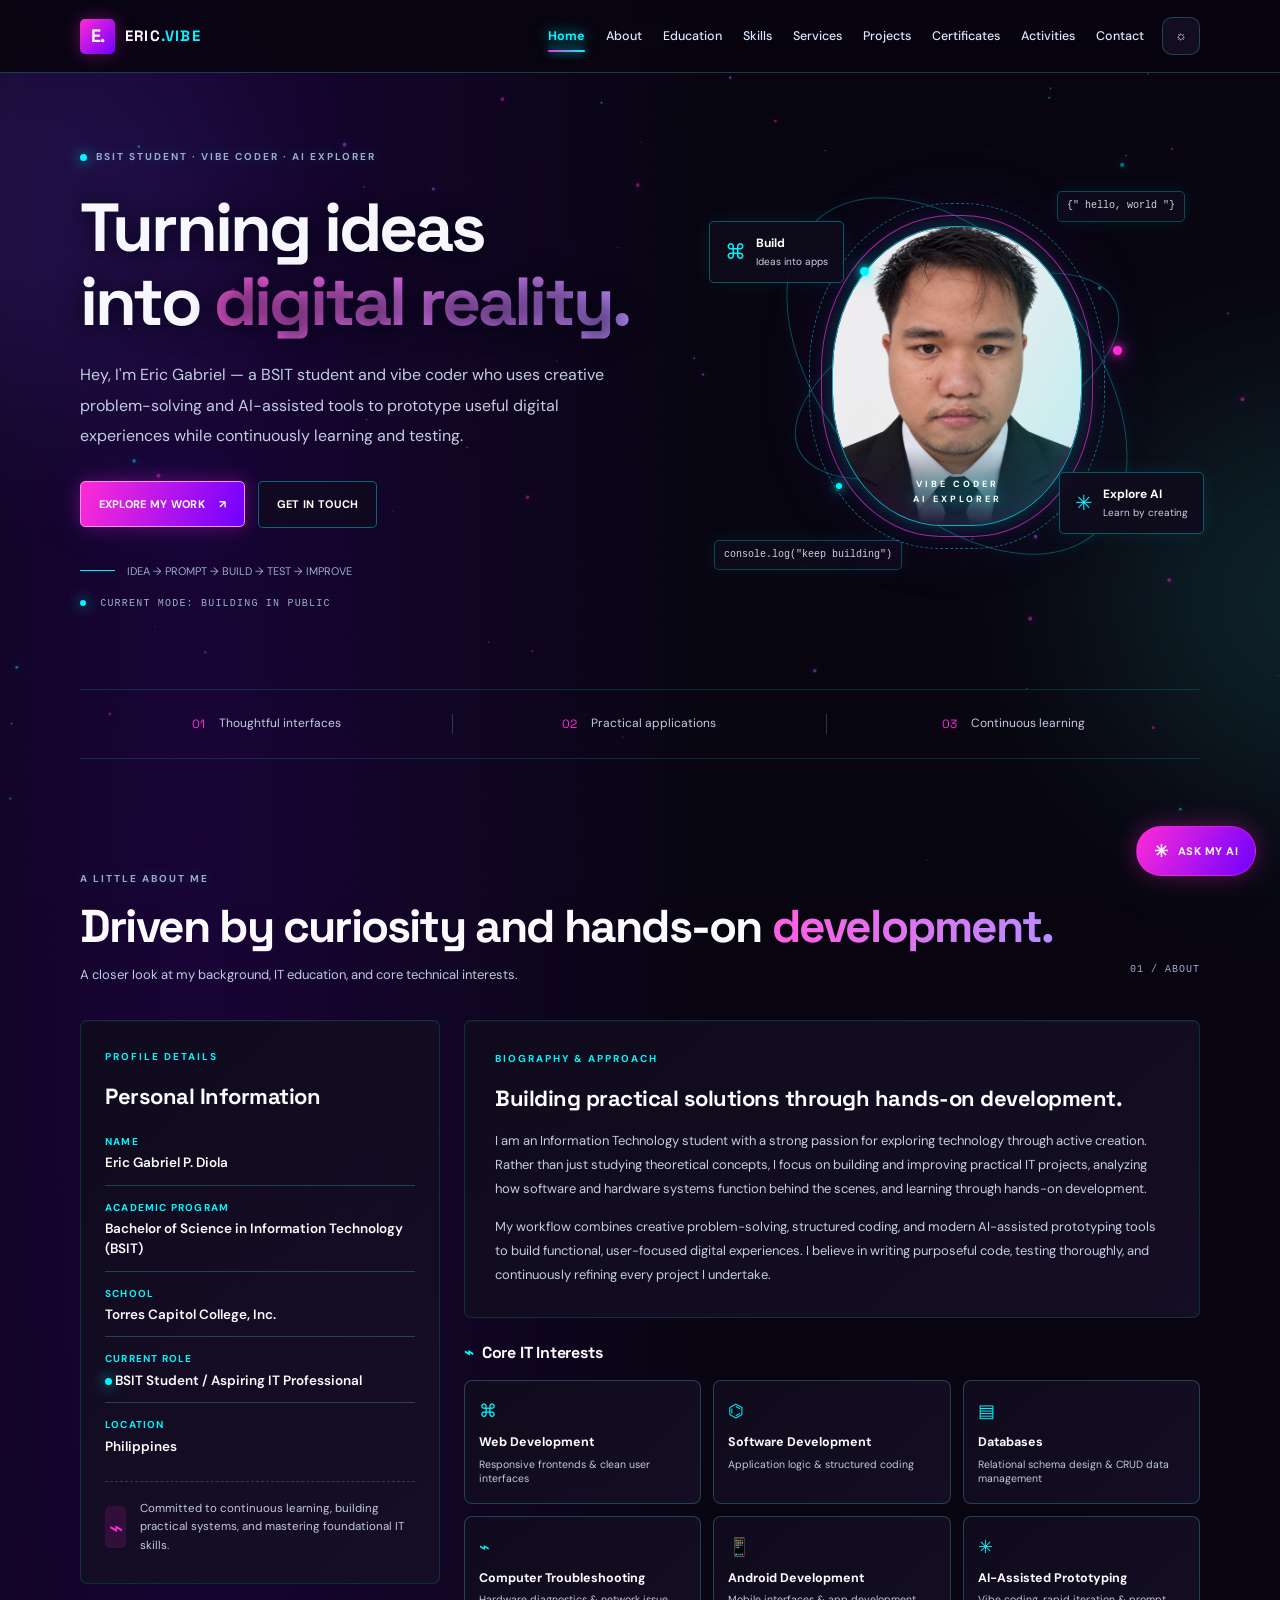
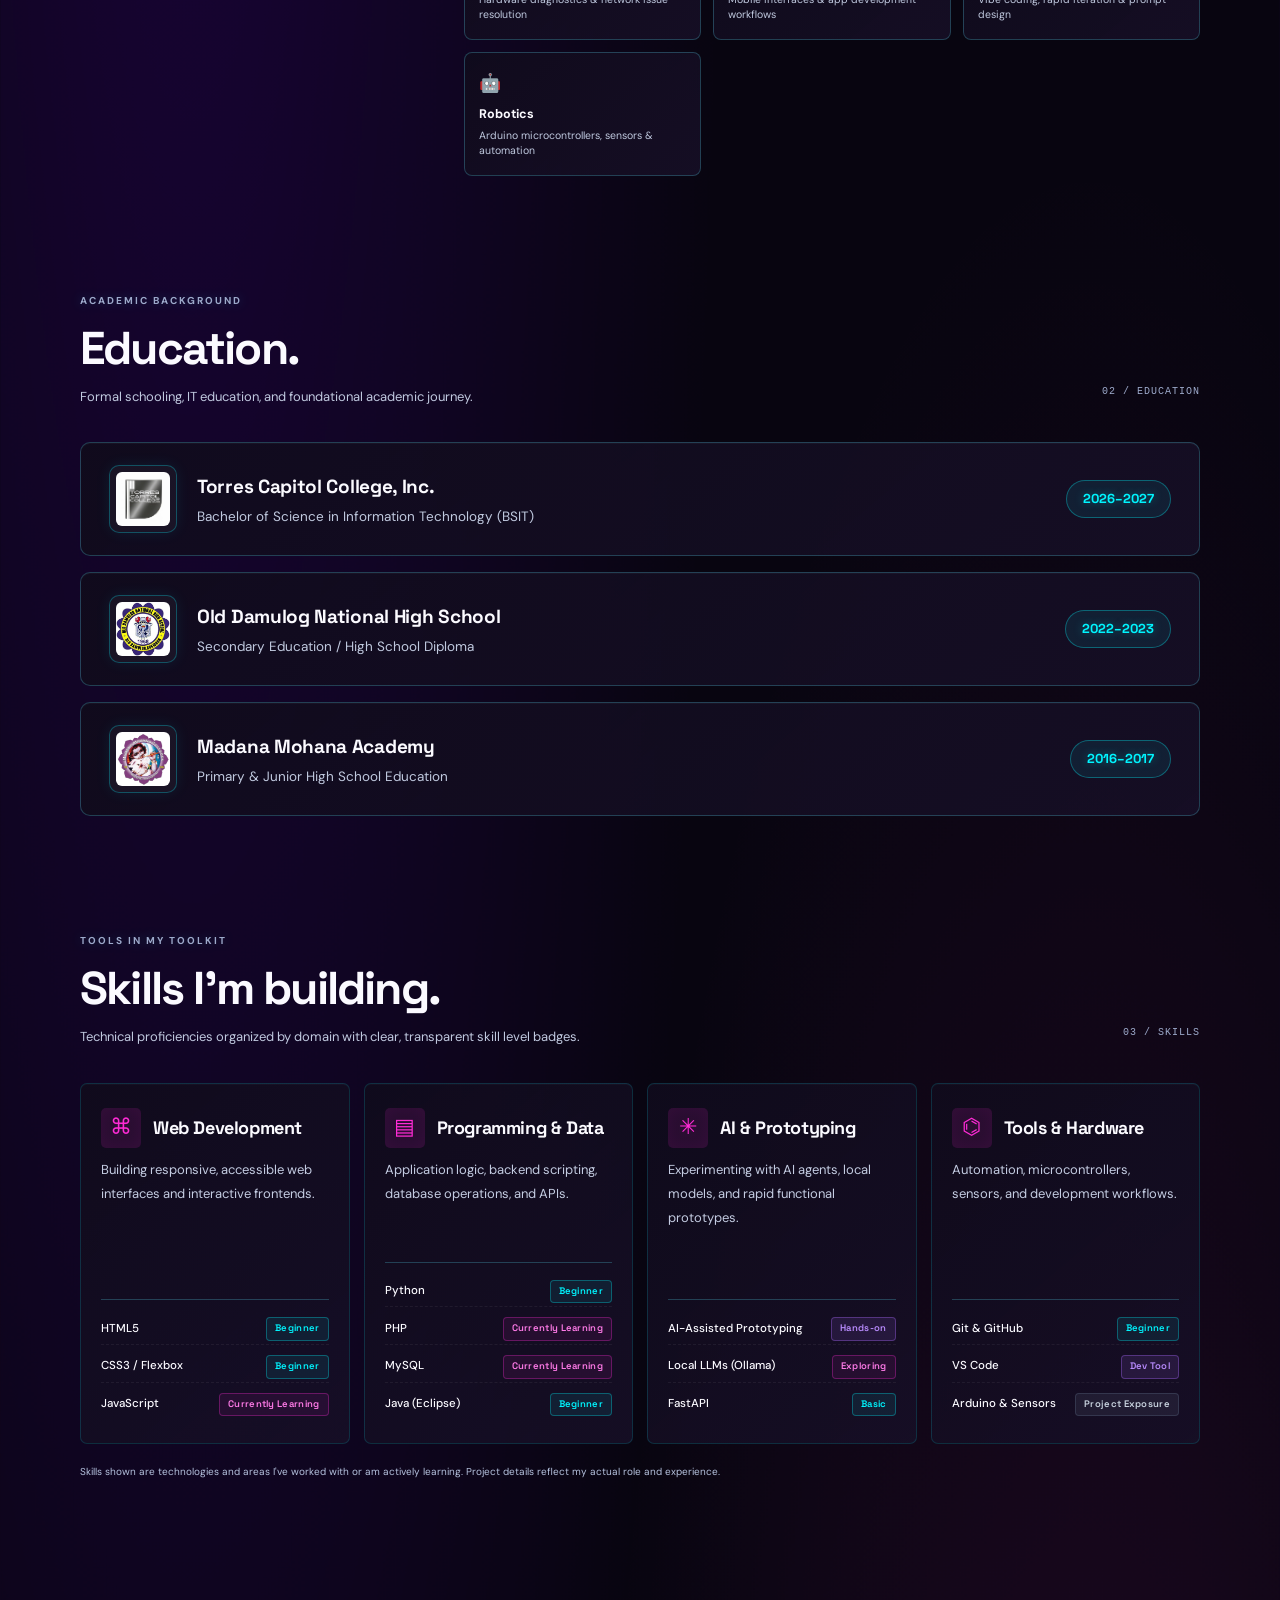
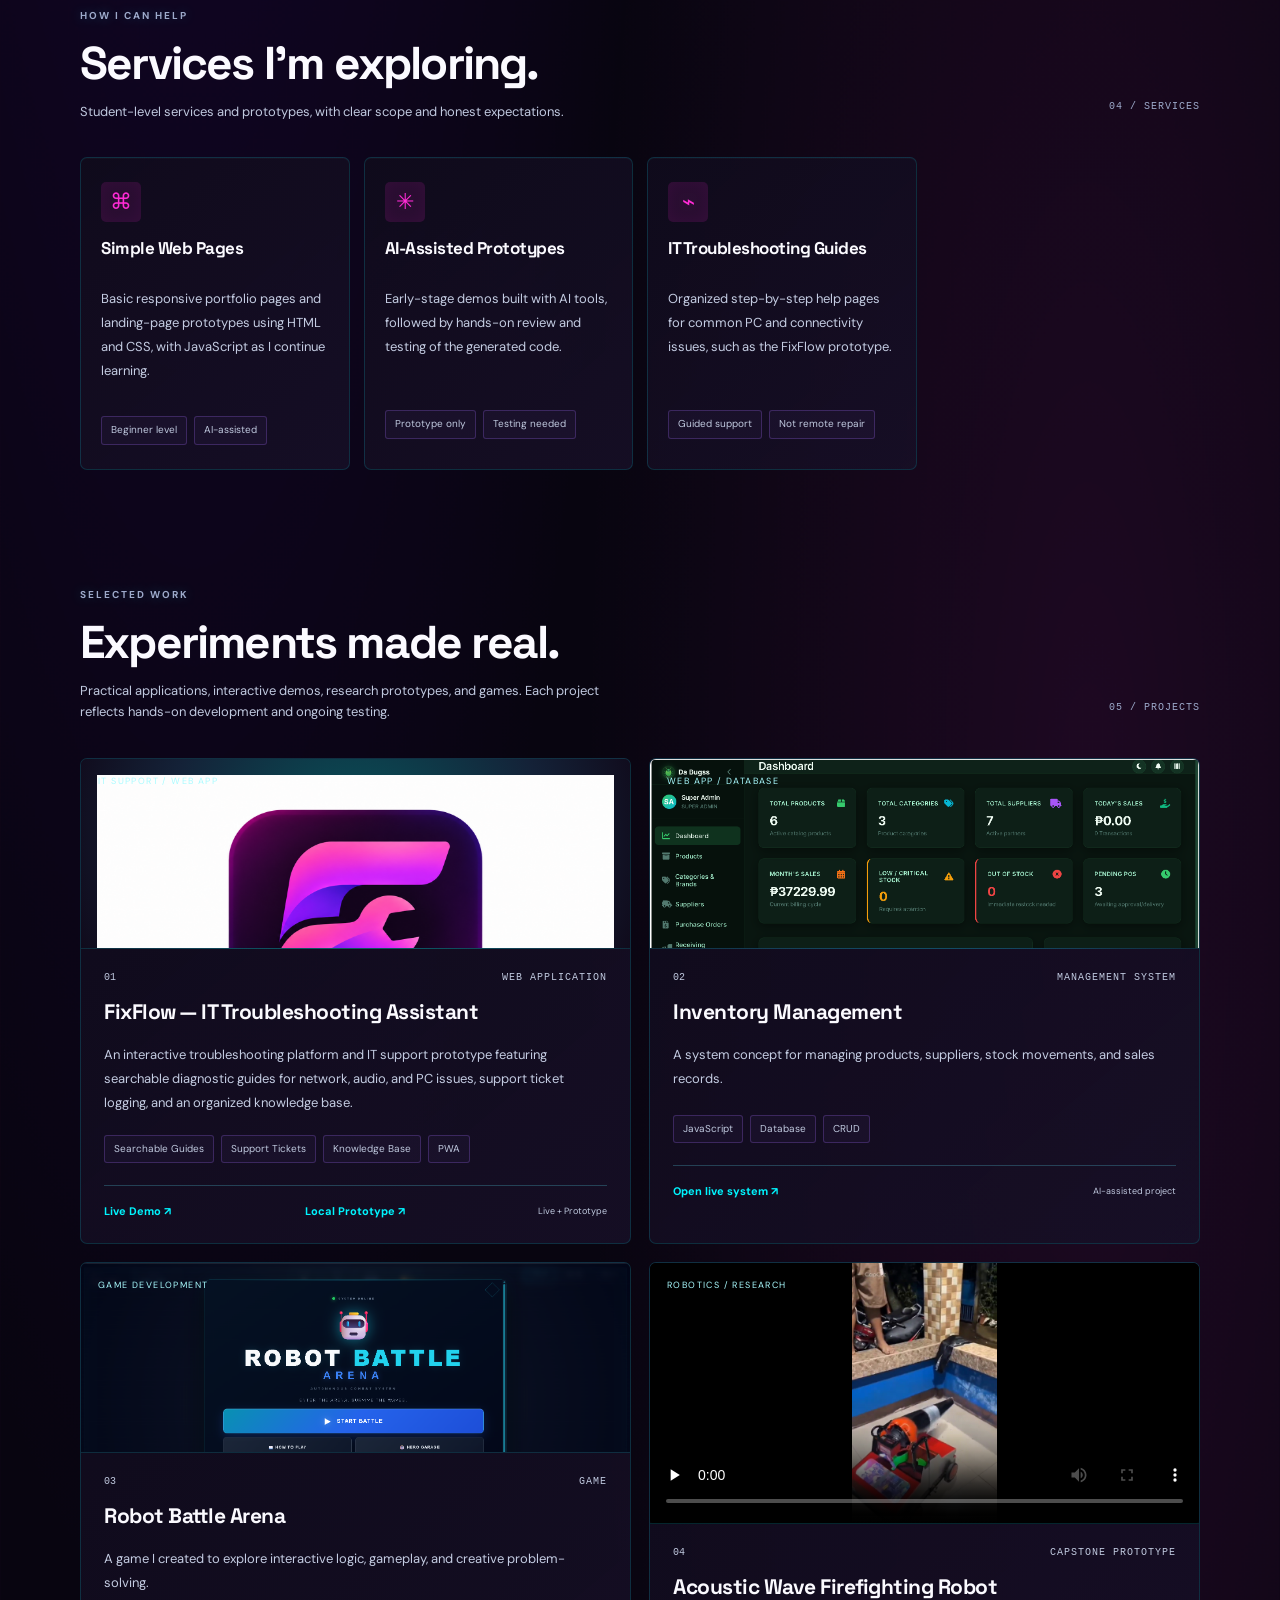
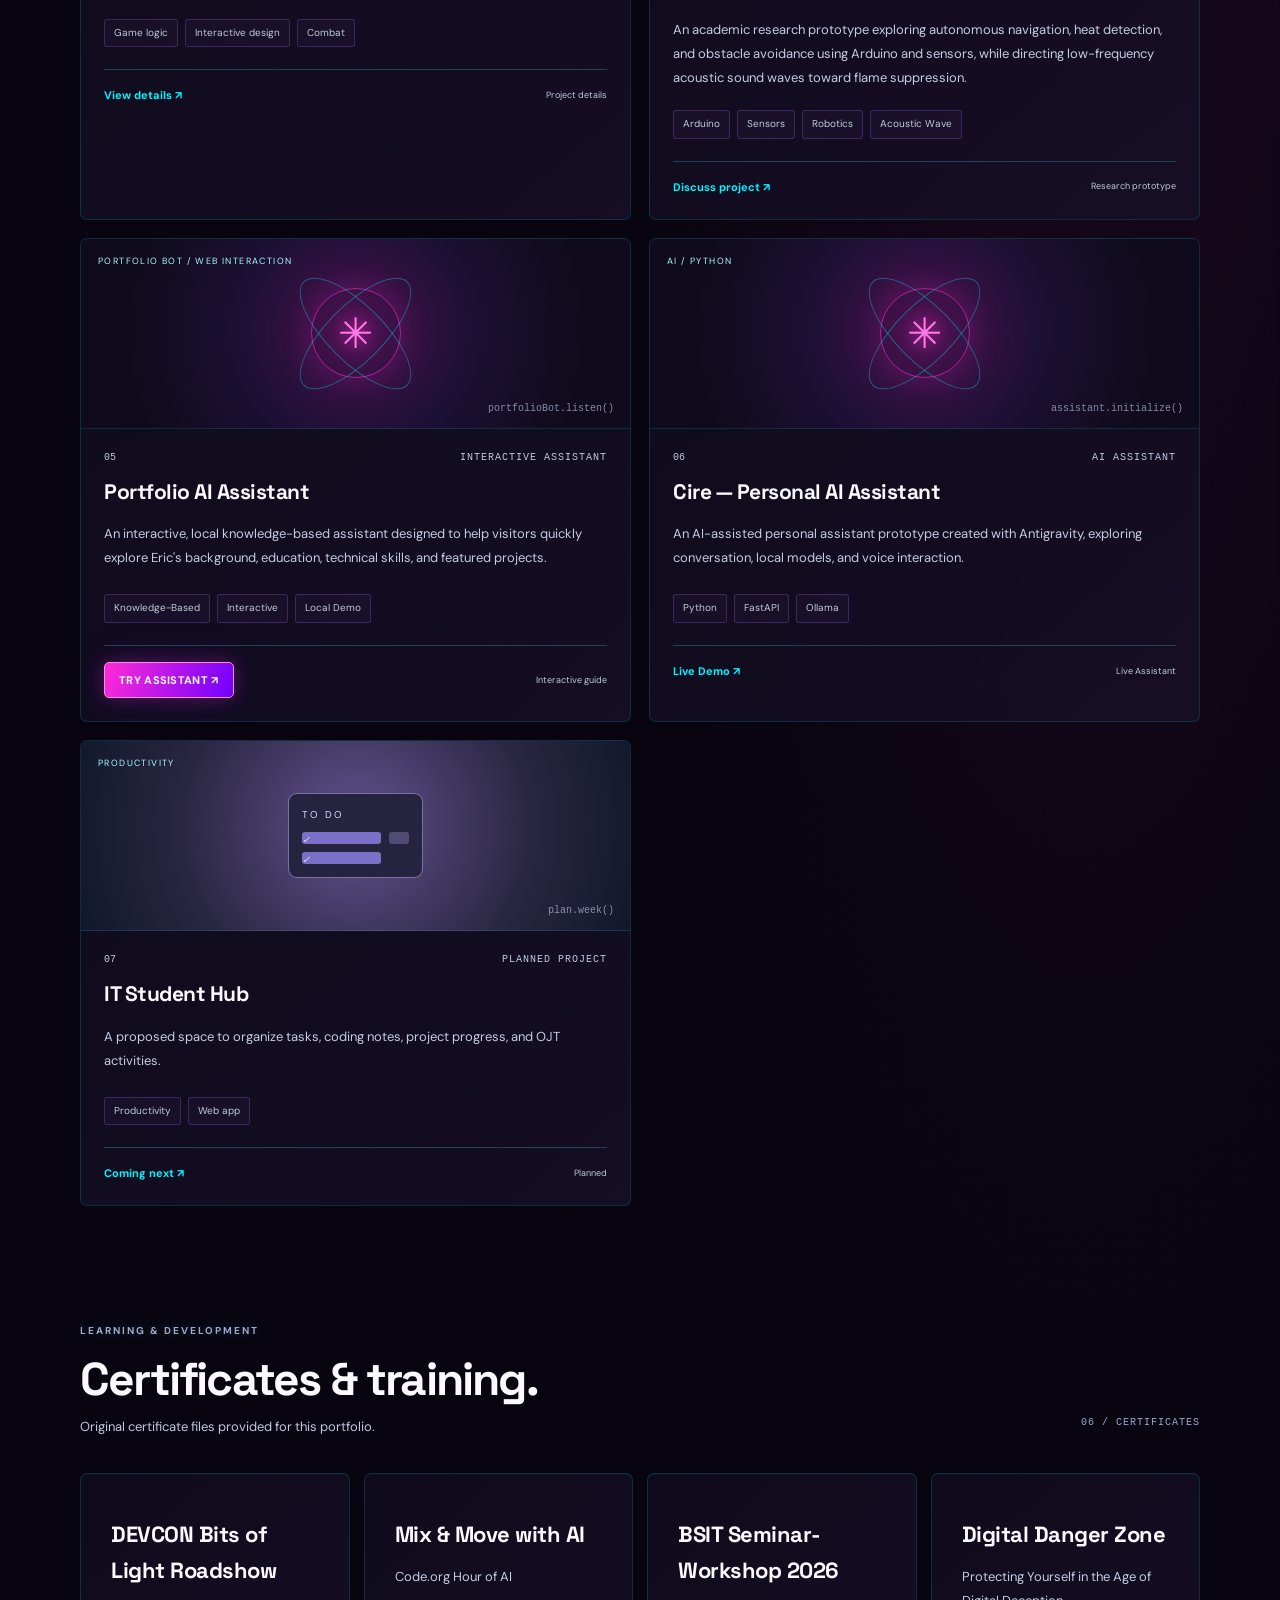
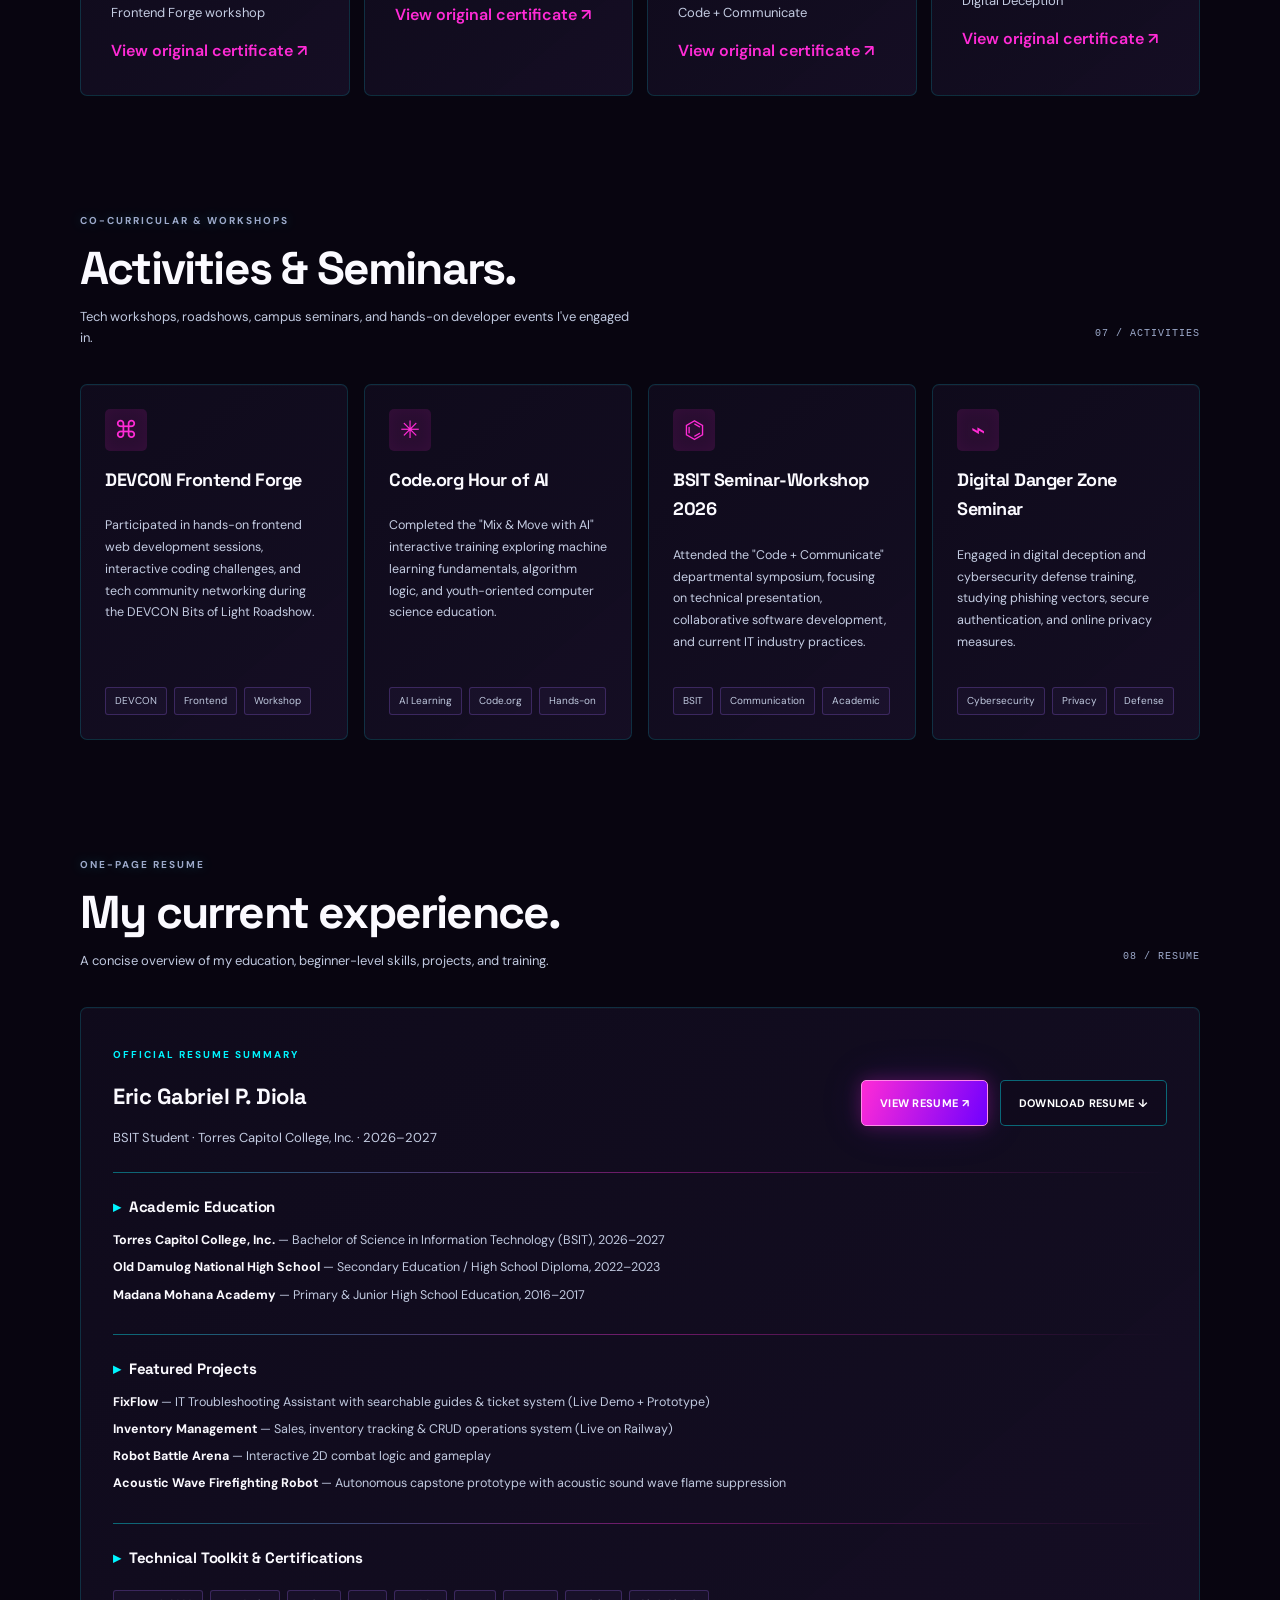
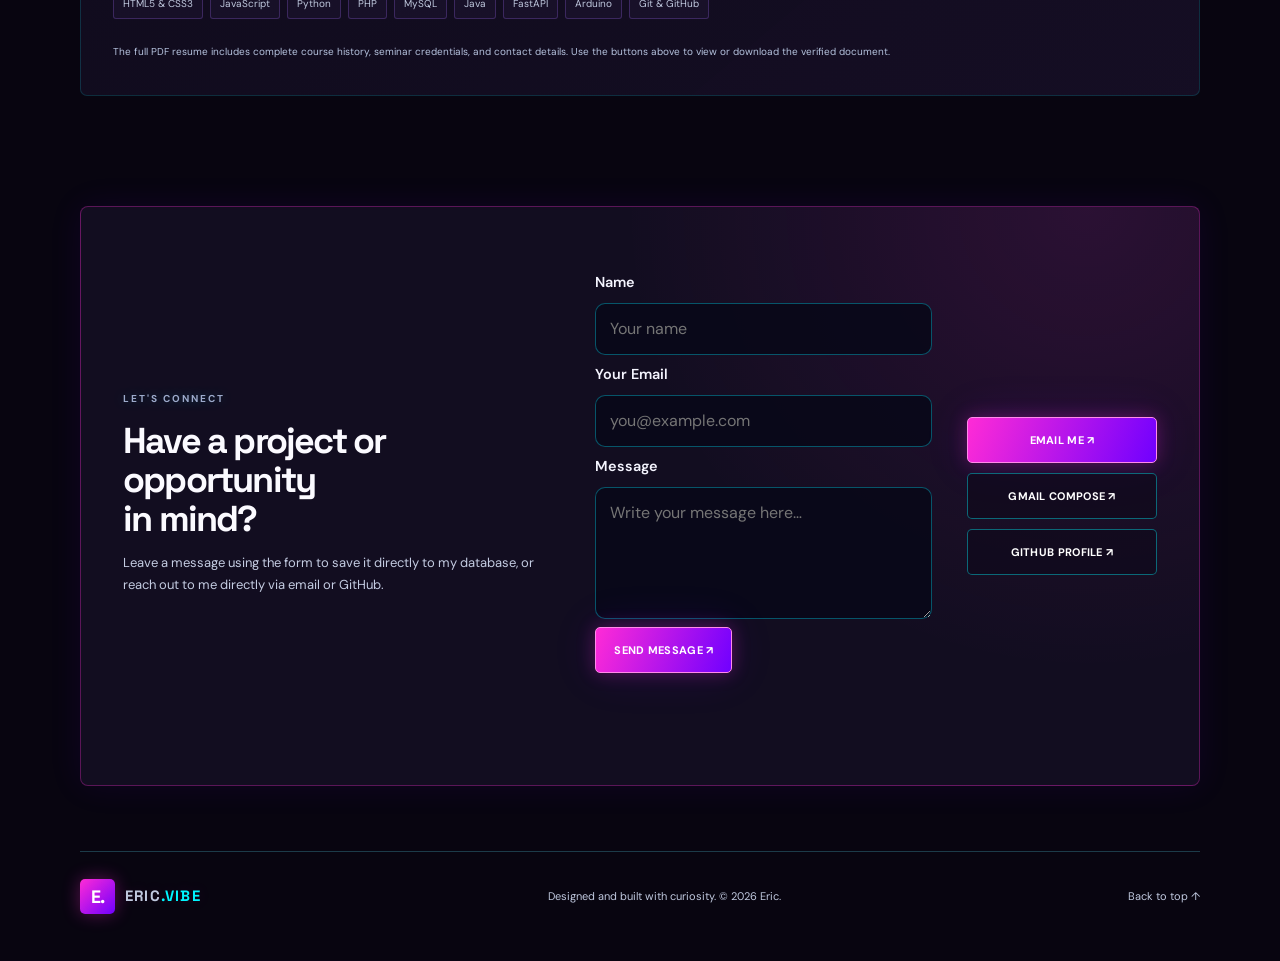
==== index.html @ 93d30a4b "Prepare Vibe Coder Portfolio for deployment" ====
<!doctype html>
<html lang="en">
<head>
  <meta charset="utf-8">
  <meta name="viewport" content="width=device-width, initial-scale=1">
  <meta name="theme-color" content="#080510">
  <meta name="color-scheme" content="dark">
  <meta name="description" content="Eric's developer portfolio — web development, AI, game development, robotics, and IT projects.">
  <title>Eric Gabriel P. Diola | Vibe Coder</title>
  <link rel="preconnect" href="https://fonts.googleapis.com">
  <link rel="preconnect" href="https://fonts.gstatic.com" crossorigin>
  <link href="https://fonts.googleapis.com/css2?family=DM+Sans:wght@400;500;600;700&family=Space+Grotesk:wght@400;500;600;700&display=swap" rel="stylesheet">
  <link rel="stylesheet" href="css/style.css">
</head>
<body class="cyberpunk-theme">
  <canvas id="particleCanvas" class="particle-canvas" aria-hidden="true"></canvas>
  <div class="scanline-overlay" aria-hidden="true"></div>
  <div class="site-glow glow-one"></div><div class="site-glow glow-two"></div>
  <header class="site-header" id="siteHeader">
    <div class="topbar">
      <a class="brand" href="#home" aria-label="Eric home"><span class="brand-mark">E.</span><span>ERIC<span class="brand-muted">.VIBE</span></span></a>
      <button class="menu-toggle" id="menuToggle" aria-label="Toggle navigation" aria-expanded="false">☰</button>
      <nav id="mainNav" aria-label="Main navigation">
        <a href="#home">Home</a>
        <a href="#about">About</a>
        <a href="#education">Education</a>
        <a href="#skills">Skills</a>
        <a href="#services">Services</a>
        <a href="#projects">Projects</a>
        <a href="#certificates">Certificates</a>
        <a href="#activities">Activities</a>
        <a href="#contact">Contact</a>
        <button class="theme-toggle" id="themeToggle" aria-label="Toggle light and dark theme">☼</button>
      </nav>
    </div>
  </header>

  <main>
    <section class="hero section-wrap" id="home">
      <div class="hero-copy">
        <div class="eyebrow"><span class="status-dot"></span> BSIT STUDENT · VIBE CODER · AI EXPLORER</div>
        <h1>Turning ideas<br>into <span class="gradient-text">digital reality.</span></h1>
        <p class="hero-lead">Hey, I'm Eric Gabriel — a BSIT student and vibe coder who uses creative problem-solving and AI-assisted tools to prototype useful digital experiences while continuously learning and testing.</p>
        <div class="hero-actions">
          <a class="button button-primary" href="#projects">Explore my work <span>↗</span></a>
          <a class="button button-ghost" href="#contact">Get in touch</a>
        </div>
        <div class="hero-footnote"><span class="line"></span> IDEA → PROMPT → BUILD → TEST → IMPROVE</div>
        <p class="hero-note"><span class="live-pulse"></span> CURRENT MODE: BUILDING IN PUBLIC</p>
      </div>
      <div class="hero-visual" aria-label="Decorative developer illustration">
        <div class="orbit orbit-a"></div><div class="orbit orbit-b"></div>
        <div class="profile-orb">
          <div class="orb-energy" aria-hidden="true"></div>
          <img class="profile-photo" src="assets/profile-photo.png" alt="Formal profile portrait of Eric Gabriel P. Diola">
          <span class="orb-caption">VIBE CODER<br>AI EXPLORER</span>
        </div>
        <span class="orbit-particle particle-one" aria-hidden="true"></span>
        <span class="orbit-particle particle-two" aria-hidden="true"></span>
        <span class="orbit-particle particle-three" aria-hidden="true"></span>
        <div class="float-card float-code"><span class="float-icon">⌘</span><div><strong>Build</strong><small>Ideas into apps</small></div></div>
        <div class="float-card float-ai"><span class="float-icon">✳</span><div><strong>Explore AI</strong><small>Learn by creating</small></div></div>
        <div class="visual-tag tag-top">{" hello, world "}</div><div class="visual-tag tag-bottom">console.log("keep building")</div>
      </div>
    </section>

    <section class="section-wrap intro-strip">
      <div><span class="strip-number">01</span><p>Thoughtful interfaces</p></div>
      <div><span class="strip-number">02</span><p>Practical applications</p></div>
      <div><span class="strip-number">03</span><p>Continuous learning</p></div>
    </section>

    <section class="section-wrap content-section" id="about">
      <div class="section-heading">
        <div>
          <span class="eyebrow">A LITTLE ABOUT ME</span>
          <h2>Driven by curiosity and hands-on <span class="gradient-text">development.</span></h2>
          <p class="section-description">A closer look at my background, IT education, and core technical interests.</p>
        </div>
        <span class="section-index">01 / ABOUT</span>
      </div>

      <div class="about-grid about-two-col">
        <!-- Left Column: Personal Information Card -->
        <article class="about-card personal-info-card">
          <div class="card-kicker">PROFILE DETAILS</div>
          <h3>Personal Information</h3>
          <div class="personal-info-list">
            <div class="info-row">
              <span class="info-label">Name</span>
              <span class="info-value">Eric Gabriel P. Diola</span>
            </div>
            <div class="info-row">
              <span class="info-label">Academic Program</span>
              <span class="info-value">Bachelor of Science in Information Technology (BSIT)</span>
            </div>
            <div class="info-row">
              <span class="info-label">School</span>
              <span class="info-value">Torres Capitol College, Inc.</span>
            </div>
            <div class="info-row">
              <span class="info-label">Current Role</span>
              <span class="info-value"><span class="status-dot"></span> BSIT Student / Aspiring IT Professional</span>
            </div>
            <div class="info-row">
              <span class="info-label">Location</span>
              <span class="info-value">Philippines</span>
            </div>
          </div>
          <div class="personal-info-tagline">
            <div class="mini-icon">⌁</div>
            <p>Committed to continuous learning, building practical systems, and mastering foundational IT skills.</p>
          </div>
        </article>

        <!-- Right Column: Personal Introduction & Core IT Interests -->
        <div class="about-right-col">
          <article class="about-card intro-card">
            <div class="card-kicker">BIOGRAPHY & APPROACH</div>
            <h3>Building practical solutions through hands-on development.</h3>
            <p>I am an Information Technology student with a strong passion for exploring technology through active creation. Rather than just studying theoretical concepts, I focus on building and improving practical IT projects, analyzing how software and hardware systems function behind the scenes, and learning through hands-on development.</p>
            <p>My workflow combines creative problem-solving, structured coding, and modern AI-assisted prototyping tools to build functional, user-focused digital experiences. I believe in writing purposeful code, testing thoroughly, and continuously refining every project I undertake.</p>
          </article>

          <div class="it-interests-section">
            <h4 class="interests-heading">Core IT Interests</h4>
            <div class="interests-grid">
              <div class="interest-card">
                <span class="interest-icon">⌘</span>
                <strong>Web Development</strong>
                <small>Responsive frontends & clean user interfaces</small>
              </div>
              <div class="interest-card">
                <span class="interest-icon">⌬</span>
                <strong>Software Development</strong>
                <small>Application logic & structured coding</small>
              </div>
              <div class="interest-card">
                <span class="interest-icon">▤</span>
                <strong>Databases</strong>
                <small>Relational schema design & CRUD data management</small>
              </div>
              <div class="interest-card">
                <span class="interest-icon">⌁</span>
                <strong>Computer Troubleshooting</strong>
                <small>Hardware diagnostics & network issue resolution</small>
              </div>
              <div class="interest-card">
                <span class="interest-icon">📱</span>
                <strong>Android Development</strong>
                <small>Mobile interfaces & app development workflows</small>
              </div>
              <div class="interest-card">
                <span class="interest-icon">✳</span>
                <strong>AI-Assisted Prototyping</strong>
                <small>Vibe coding, rapid iteration & prompt design</small>
              </div>
              <div class="interest-card">
                <span class="interest-icon">🤖</span>
                <strong>Robotics</strong>
                <small>Arduino microcontrollers, sensors & automation</small>
              </div>
            </div>
          </div>
        </div>
      </div>
    </section>

    <section class="section-wrap content-section reveal-section" id="education">
      <div class="section-heading">
        <div>
          <span class="eyebrow">ACADEMIC BACKGROUND</span>
          <h2>Education.</h2>
          <p class="section-description">Formal schooling, IT education, and foundational academic journey.</p>
        </div>
        <span class="section-index">02 / EDUCATION</span>
      </div>
      <div class="education-list">
        <article class="education-card">
          <div class="education-main">
            <div class="education-logo-container">
              <img src="assets/education/torres-capitol-college.jpg" alt="Torres Capitol College, Inc. logo" class="education-logo" loading="lazy">
            </div>
            <div class="education-details">
              <h3 class="education-school">Torres Capitol College, Inc.</h3>
              <p class="education-degree">Bachelor of Science in Information Technology (BSIT)</p>
            </div>
          </div>
          <div class="education-period">
            <span class="education-year">2026–2027</span>
          </div>
        </article>

        <article class="education-card">
          <div class="education-main">
            <div class="education-logo-container">
              <img src="assets/education/old-damulog-national-high-school.png" alt="Old Damulog National High School logo" class="education-logo" loading="lazy">
            </div>
            <div class="education-details">
              <h3 class="education-school">Old Damulog National High School</h3>
              <p class="education-degree">Secondary Education / High School Diploma</p>
            </div>
          </div>
          <div class="education-period">
            <span class="education-year">2022–2023</span>
          </div>
        </article>

        <article class="education-card">
          <div class="education-main">
            <div class="education-logo-container">
              <img src="assets/education/madana-mohana-academy.png" alt="Madana Mohana Academy logo" class="education-logo" loading="lazy">
            </div>
            <div class="education-details">
              <h3 class="education-school">Madana Mohana Academy</h3>
              <p class="education-degree">Primary & Junior High School Education</p>
            </div>
          </div>
          <div class="education-period">
            <span class="education-year">2016–2017</span>
          </div>
        </article>
      </div>
    </section>

    <section class="section-wrap content-section" id="skills">
      <div class="section-heading">
        <div>
          <span class="eyebrow">TOOLS IN MY TOOLKIT</span>
          <h2>Skills I'm building.</h2>
          <p class="section-description">Technical proficiencies organized by domain with clear, transparent skill level badges.</p>
        </div>
        <span class="section-index">03 / SKILLS</span>
      </div>
      <div class="skills-grid">
        <article class="skill-card">
          <div class="skill-header">
            <span class="skill-symbol">⌘</span>
            <h3>Web Development</h3>
          </div>
          <p class="skill-summary">Building responsive, accessible web interfaces and interactive frontends.</p>
          <div class="skill-rows">
            <div class="skill-row"><span class="skill-name">HTML5</span><span class="skill-badge badge-beginner">Beginner</span></div>
            <div class="skill-row"><span class="skill-name">CSS3 / Flexbox</span><span class="skill-badge badge-beginner">Beginner</span></div>
            <div class="skill-row"><span class="skill-name">JavaScript</span><span class="skill-badge badge-learning">Currently Learning</span></div>
          </div>
        </article>

        <article class="skill-card">
          <div class="skill-header">
            <span class="skill-symbol">▤</span>
            <h3>Programming & Data</h3>
          </div>
          <p class="skill-summary">Application logic, backend scripting, database operations, and APIs.</p>
          <div class="skill-rows">
            <div class="skill-row"><span class="skill-name">Python</span><span class="skill-badge badge-beginner">Beginner</span></div>
            <div class="skill-row"><span class="skill-name">PHP</span><span class="skill-badge badge-learning">Currently Learning</span></div>
            <div class="skill-row"><span class="skill-name">MySQL</span><span class="skill-badge badge-learning">Currently Learning</span></div>
            <div class="skill-row"><span class="skill-name">Java (Eclipse)</span><span class="skill-badge badge-beginner">Beginner</span></div>
          </div>
        </article>

        <article class="skill-card">
          <div class="skill-header">
            <span class="skill-symbol">✳</span>
            <h3>AI & Prototyping</h3>
          </div>
          <p class="skill-summary">Experimenting with AI agents, local models, and rapid functional prototypes.</p>
          <div class="skill-rows">
            <div class="skill-row"><span class="skill-name">AI-Assisted Prototyping</span><span class="skill-badge badge-active">Hands-on</span></div>
            <div class="skill-row"><span class="skill-name">Local LLMs (Ollama)</span><span class="skill-badge badge-learning">Exploring</span></div>
            <div class="skill-row"><span class="skill-name">FastAPI</span><span class="skill-badge badge-beginner">Basic</span></div>
          </div>
        </article>

        <article class="skill-card">
          <div class="skill-header">
            <span class="skill-symbol">⌬</span>
            <h3>Tools & Hardware</h3>
          </div>
          <p class="skill-summary">Automation, microcontrollers, sensors, and development workflows.</p>
          <div class="skill-rows">
            <div class="skill-row"><span class="skill-name">Git & GitHub</span><span class="skill-badge badge-beginner">Beginner</span></div>
            <div class="skill-row"><span class="skill-name">VS Code</span><span class="skill-badge badge-active">Dev Tool</span></div>
            <div class="skill-row"><span class="skill-name">Arduino & Sensors</span><span class="skill-badge badge-project">Project Exposure</span></div>
          </div>
        </article>
      </div>
      <p class="small-note">Skills shown are technologies and areas I've worked with or am actively learning. Project details reflect my actual role and experience.</p>
    </section>

    <section class="section-wrap content-section reveal-section" id="services">
      <div class="section-heading"><div><span class="eyebrow">HOW I CAN HELP</span><h2>Services I'm exploring.</h2><p class="section-description">Student-level services and prototypes, with clear scope and honest expectations.</p></div><span class="section-index">04 / SERVICES</span></div>
      <div class="skills-grid services-grid">
        <article class="skill-card"><span class="skill-symbol">⌘</span><h3>Simple Web Pages</h3><p>Basic responsive portfolio pages and landing-page prototypes using HTML and CSS, with JavaScript as I continue learning.</p><div class="chip-row"><span>Beginner level</span><span>AI-assisted</span></div></article>
        <article class="skill-card"><span class="skill-symbol">✳</span><h3>AI-Assisted Prototypes</h3><p>Early-stage demos built with AI tools, followed by hands-on review and testing of the generated code.</p><div class="chip-row"><span>Prototype only</span><span>Testing needed</span></div></article>
        <article class="skill-card"><span class="skill-symbol">⌁</span><h3>IT Troubleshooting Guides</h3><p>Organized step-by-step help pages for common PC and connectivity issues, such as the FixFlow prototype.</p><div class="chip-row"><span>Guided support</span><span>Not remote repair</span></div></article>
      </div>
    </section>

    <section class="section-wrap content-section" id="projects">
      <div class="section-heading"><div><span class="eyebrow">SELECTED WORK</span><h2>Experiments made real.</h2><p class="section-description">Practical applications, interactive demos, research prototypes, and games. Each project reflects hands-on development and ongoing testing.</p></div><span class="section-index">05 / PROJECTS</span></div>
      <div class="project-grid">
        <article class="project-card">
          <div class="project-art art-troubleshoot">
            <img src="assets/projects/fix-flow-logo.png" alt="FixFlow logo" loading="lazy" style="width:100%;height:100%;object-fit:contain;padding:16px;">
            <span class="art-label">IT SUPPORT / WEB APP</span>
          </div>
          <div class="project-body">
            <div class="project-meta"><span>01</span><span class="project-type">WEB APPLICATION</span></div>
            <h3>FixFlow — IT Troubleshooting Assistant</h3>
            <p>An interactive troubleshooting platform and IT support prototype featuring searchable diagnostic guides for network, audio, and PC issues, support ticket logging, and an organized knowledge base.</p>
            <div class="chip-row"><span>Searchable Guides</span><span>Support Tickets</span><span>Knowledge Base</span><span>PWA</span></div>
            <div class="project-links">
              <a href="https://fixflow-web-opnb.onrender.com/" target="_blank" rel="noopener noreferrer">Live Demo ↗</a>
              <a href="projects/fixflow/index.html">Local Prototype ↗</a>
              <span class="status-label">Live + Prototype</span>
            </div>
          </div>
        </article>

        <article class="project-card">
          <div class="project-art art-inventory">
            <img src="assets/projects/inventory-dashboard.png" alt="Screenshot of the inventory management system dashboard" loading="lazy" style="width:100%;height:100%;object-fit:cover;object-position:top;">
            <span class="art-label">WEB APP / DATABASE</span>
          </div>
          <div class="project-body">
            <div class="project-meta"><span>02</span><span class="project-type">MANAGEMENT SYSTEM</span></div>
            <h3>Inventory Management</h3>
            <p>A system concept for managing products, suppliers, stock movements, and sales records.</p>
            <div class="chip-row"><span>JavaScript</span><span>Database</span><span>CRUD</span></div>
            <div class="project-links">
              <a href="https://inventory-management-system-production-7080.up.railway.app/" target="_blank" rel="noopener noreferrer">Open live system ↗</a>
              <span class="status-label">AI-assisted project</span>
            </div>
          </div>
        </article>

        <article class="project-card">
          <div class="project-art art-game">
            <img src="assets/projects/Robot-Battle-Arena.png" alt="Robot Battle Arena game art and thumbnail" loading="lazy" style="width:100%;height:100%;object-fit:cover;object-position:center;">
            <span class="art-label">GAME DEVELOPMENT</span>
          </div>
          <div class="project-body">
            <div class="project-meta"><span>03</span><span class="project-type">GAME</span></div>
            <h3>Robot Battle Arena</h3>
            <p>A game I created to explore interactive logic, gameplay, and creative problem-solving.</p>
            <div class="chip-row"><span>Game logic</span><span>Interactive design</span><span>Combat</span></div>
            <div class="project-links">
              <a href="#contact">View details ↗</a>
              <span class="status-label">Project details</span>
            </div>
          </div>
        </article>

        <article class="project-card project-featured">
          <div class="project-art art-robot" style="height:auto;min-height:220px;padding:0;background:#05030a;">
            <video class="project-video" controls preload="none" poster="assets/projects/acoustic-wave-firefighting-robot-poster.jpg" title="Acoustic Wave Firefighting Robot demonstration video" aria-label="Demonstration video showing the acoustic wave firefighting robot prototype in action" style="width:100%;height:100%;max-height:260px;object-fit:contain;display:block;">
              <source src="assets/projects/acoustic-wave-firefighting-robot.mp4" type="video/mp4">
              Your browser does not support the video tag. You can <a href="assets/projects/acoustic-wave-firefighting-robot.mp4">download the demonstration video</a> directly to watch it.
            </video>
            <span class="art-label" style="pointer-events:none;">ROBOTICS / RESEARCH</span>
          </div>
          <div class="project-body">
            <div class="project-meta"><span>04</span><span class="project-type">CAPSTONE PROTOTYPE</span></div>
            <h3>Acoustic Wave Firefighting Robot</h3>
            <p>An academic research prototype exploring autonomous navigation, heat detection, and obstacle avoidance using Arduino and sensors, while directing low-frequency acoustic sound waves toward flame suppression.</p>
            <div class="chip-row"><span>Arduino</span><span>Sensors</span><span>Robotics</span><span>Acoustic Wave</span></div>
            <div class="project-links">
              <a href="#contact">Discuss project ↗</a>
              <span class="status-label">Research prototype</span>
            </div>
          </div>
        </article>

        <article class="project-card">
          <div class="project-art art-troubleshoot" style="background: radial-gradient(circle at 50% 48%, #4c124f 0, #1c1034 40%, #100b1c 78%);">
            <span class="art-label">PORTFOLIO BOT / WEB INTERACTION</span>
            <div class="ai-orbit"><span>✳</span></div>
            <span class="art-code">portfolioBot.listen()</span>
          </div>
          <div class="project-body">
            <div class="project-meta"><span>05</span><span class="project-type">INTERACTIVE ASSISTANT</span></div>
            <h3>Portfolio AI Assistant</h3>
            <p>An interactive, local knowledge-based assistant designed to help visitors quickly explore Eric's background, education, technical skills, and featured projects.</p>
            <div class="chip-row"><span>Knowledge-Based</span><span>Interactive</span><span>Local Demo</span></div>
            <div class="project-links">
              <button type="button" class="button button-primary" id="tryAssistantBtn" aria-label="Try Portfolio AI Assistant" style="padding: 8px 14px; font-size: 11px; cursor: pointer;">Try Assistant ↗</button>
              <span class="status-label">Interactive guide</span>
            </div>
          </div>
        </article>

        <article class="project-card">
          <div class="project-art art-ai">
            <span class="art-label">AI / PYTHON</span>
            <div class="ai-orbit"><span>✳</span></div>
            <span class="art-code">assistant.initialize()</span>
          </div>
          <div class="project-body">
            <div class="project-meta"><span>06</span><span class="project-type">AI ASSISTANT</span></div>
            <h3>Cire — Personal AI Assistant</h3>
            <p>An AI-assisted personal assistant prototype created with Antigravity, exploring conversation, local models, and voice interaction.</p>
            <div class="chip-row"><span>Python</span><span>FastAPI</span><span>Ollama</span></div>
            <div class="project-links">
              <a href="https://cire-web.onrender.com/" target="_blank" rel="noopener noreferrer">Live Demo ↗</a>
              <span class="status-label">Live Assistant</span>
            </div>
          </div>
        </article>

        <article class="project-card project-coming">
          <div class="project-art art-student">
            <span class="art-label">PRODUCTIVITY</span>
            <div class="planner"><span>TO DO</span><i>✓</i><i></i><i>✓</i></div>
            <span class="art-code">plan.week()</span>
          </div>
          <div class="project-body">
            <div class="project-meta"><span>07</span><span class="project-type">PLANNED PROJECT</span></div>
            <h3>IT Student Hub</h3>
            <p>A proposed space to organize tasks, coding notes, project progress, and OJT activities.</p>
            <div class="chip-row"><span>Productivity</span><span>Web app</span></div>
            <div class="project-links">
              <a href="#contact">Coming next ↗</a>
              <span class="status-label">Planned</span>
            </div>
          </div>
        </article>
      </div>
    </section>

    <section class="section-wrap content-section" id="certificates">
      <div class="section-heading"><div><span class="eyebrow">LEARNING & DEVELOPMENT</span><h2>Certificates & training.</h2><p class="section-description">Original certificate files provided for this portfolio.</p></div><span class="section-index">06 / CERTIFICATES</span></div>
      <div class="skills-grid certificate-grid">
        <article class="about-card"><h3>DEVCON Bits of Light Roadshow</h3><p>Frontend Forge workshop</p><a href="assets/certificates/devcon-bits-of-light.jpg" target="_blank" rel="noopener noreferrer">View original certificate ↗</a></article>
        <article class="about-card"><h3>Mix & Move with AI</h3><p>Code.org Hour of AI</p><a href="assets/certificates/mix-move-with-ai.jpg" target="_blank" rel="noopener noreferrer">View original certificate ↗</a></article>
        <article class="about-card"><h3>BSIT Seminar-Workshop 2026</h3><p>Code + Communicate</p><a href="assets/certificates/bsit-seminar-workshop-2026.pdf" target="_blank" rel="noopener noreferrer">View original certificate ↗</a></article>
        <article class="about-card"><h3>Digital Danger Zone</h3><p>Protecting Yourself in the Age of Digital Deception</p><a href="assets/certificates/digital-danger-zone.pdf" target="_blank" rel="noopener noreferrer">View original certificate ↗</a></article>
      </div>
    </section>

    <section class="section-wrap content-section reveal-section" id="activities">
      <div class="section-heading">
        <div>
          <span class="eyebrow">CO-CURRICULAR & WORKSHOPS</span>
          <h2>Activities & Seminars.</h2>
          <p class="section-description">Tech workshops, roadshows, campus seminars, and hands-on developer events I've engaged in.</p>
        </div>
        <span class="section-index">07 / ACTIVITIES</span>
      </div>
      <div class="skills-grid activities-grid">
        <article class="about-card">
          <div class="mini-icon">⌘</div>
          <h3>DEVCON Frontend Forge</h3>
          <p>Participated in hands-on frontend web development sessions, interactive coding challenges, and tech community networking during the DEVCON Bits of Light Roadshow.</p>
          <div class="about-tags"><span>DEVCON</span><span>Frontend</span><span>Workshop</span></div>
        </article>
        <article class="about-card">
          <div class="mini-icon">✳</div>
          <h3>Code.org Hour of AI</h3>
          <p>Completed the "Mix & Move with AI" interactive training exploring machine learning fundamentals, algorithm logic, and youth-oriented computer science education.</p>
          <div class="about-tags"><span>AI Learning</span><span>Code.org</span><span>Hands-on</span></div>
        </article>
        <article class="about-card">
          <div class="mini-icon">⌬</div>
          <h3>BSIT Seminar-Workshop 2026</h3>
          <p>Attended the "Code + Communicate" departmental symposium, focusing on technical presentation, collaborative software development, and current IT industry practices.</p>
          <div class="about-tags"><span>BSIT</span><span>Communication</span><span>Academic</span></div>
        </article>
        <article class="about-card">
          <div class="mini-icon">⌁</div>
          <h3>Digital Danger Zone Seminar</h3>
          <p>Engaged in digital deception and cybersecurity defense training, studying phishing vectors, secure authentication, and online privacy measures.</p>
          <div class="about-tags"><span>Cybersecurity</span><span>Privacy</span><span>Defense</span></div>
        </article>
      </div>
    </section>

    <section class="section-wrap content-section" id="resume">
      <div class="section-heading">
        <div>
          <span class="eyebrow">ONE-PAGE RESUME</span>
          <h2>My current experience.</h2>
          <p class="section-description">A concise overview of my education, beginner-level skills, projects, and training.</p>
        </div>
        <span class="section-index">08 / RESUME</span>
      </div>
      <div class="about-card resume-card">
        <div class="resume-card-header">
          <div>
            <span class="card-kicker">OFFICIAL RESUME SUMMARY</span>
            <h3>Eric Gabriel P. Diola</h3>
            <p class="resume-subtitle">BSIT Student · Torres Capitol College, Inc. · 2026–2027</p>
          </div>
          <div class="hero-actions resume-actions">
            <a class="button button-primary" href="assets/eric-gabriel-diola-resume.pdf" target="_blank" rel="noopener noreferrer">View Resume ↗</a>
            <a class="button button-ghost" href="assets/eric-gabriel-diola-resume.pdf" download="Eric-Gabriel-Diola-Resume.pdf">Download Resume ↓</a>
          </div>
        </div>

        <hr class="resume-divider" aria-hidden="true">

        <div class="resume-content-groups">
          <div class="resume-group">
            <h4>Academic Education</h4>
            <div class="resume-group-content">
              <p><strong>Torres Capitol College, Inc.</strong> — Bachelor of Science in Information Technology (BSIT), 2026–2027</p>
              <p><strong>Old Damulog National High School</strong> — Secondary Education / High School Diploma, 2022–2023</p>
              <p><strong>Madana Mohana Academy</strong> — Primary & Junior High School Education, 2016–2017</p>
            </div>
          </div>

          <hr class="resume-divider" aria-hidden="true">

          <div class="resume-group">
            <h4>Featured Projects</h4>
            <div class="resume-group-content">
              <p><strong>FixFlow</strong> — IT Troubleshooting Assistant with searchable guides & ticket system (Live Demo + Prototype)</p>
              <p><strong>Inventory Management</strong> — Sales, inventory tracking & CRUD operations system (Live on Railway)</p>
              <p><strong>Robot Battle Arena</strong> — Interactive 2D combat logic and gameplay</p>
              <p><strong>Acoustic Wave Firefighting Robot</strong> — Autonomous capstone prototype with acoustic sound wave flame suppression</p>
            </div>
          </div>

          <hr class="resume-divider" aria-hidden="true">

          <div class="resume-group">
            <h4>Technical Toolkit & Certifications</h4>
            <div class="chip-row">
              <span>HTML5 & CSS3</span>
              <span>JavaScript</span>
              <span>Python</span>
              <span>PHP</span>
              <span>MySQL</span>
              <span>Java</span>
              <span>FastAPI</span>
              <span>Arduino</span>
              <span>Git & GitHub</span>
            </div>
          </div>
        </div>

        <div class="resume-footer-note">
          <small class="small-note">The full PDF resume includes complete course history, seminar credentials, and contact details. Use the buttons above to view or download the verified document.</small>
        </div>
      </div>
    </section>
    <section class="section-wrap contact-banner" id="contact">
      <div>
        <span class="eyebrow">LET'S CONNECT</span>
        <h2>Have a project or opportunity<br>in mind?</h2>
        <p>Leave a message using the form to save it directly to my database, or reach out to me directly via email or GitHub.</p>
      </div>
      <form id="portfolioContactForm" class="portfolio-contact-form" novalidate>
        <label for="contactName">Name</label>
        <input id="contactName" name="name" maxlength="100" required placeholder="Your name" autocomplete="name">
        <label for="contactEmail">Your Email</label>
        <input id="contactEmail" name="email" type="email" maxlength="190" required placeholder="you@example.com" autocomplete="email">
        <label for="contactMessage">Message</label>
        <textarea id="contactMessage" name="message" rows="4" maxlength="5000" required placeholder="Write your message here…"></textarea>
        <button class="button button-primary" type="submit" id="contactSubmitBtn">Send message ↗</button>
        <p id="contactFormStatus" role="status" aria-live="polite"></p>
      </form>
      <div class="contact-actions">
        <a class="button button-primary" href="mailto:ericgabrieldiola9@gmail.com?subject=Portfolio%20Inquiry">Email me ↗</a>
        <a class="button button-ghost" href="https://mail.google.com/mail/?view=cm&fs=1&to=ericgabrieldiola9@gmail.com&su=Portfolio+Inquiry" target="_blank" rel="noopener noreferrer">Gmail compose ↗</a>
        <a class="button button-ghost" href="https://github.com/ericgabrieldiola" target="_blank" rel="noopener noreferrer">GitHub profile ↗</a>
      </div>
    </section>
  </main>

  <footer class="footer section-wrap"><a class="brand" href="#home"><span class="brand-mark">E.</span><span>ERIC<span class="brand-muted">.VIBE</span></span></a><p>Designed and built with curiosity. © <span id="year"></span> Eric.</p><a href="#home">Back to top ↑</a></footer>

  <button class="chat-launcher" id="chatLauncher" aria-label="Open portfolio AI assistant"><span class="chat-spark">✳</span><span>Ask my AI</span></button>
  <section class="chat-panel" id="chatPanel" aria-label="Portfolio AI assistant" hidden>
    <header class="chat-header"><div class="chat-avatar">✳</div><div><strong>Eric's Portfolio AI</strong><small><span class="status-dot"></span> Portfolio guide · Demo mode</small></div><button id="chatClose" aria-label="Close assistant">×</button></header>
    <div class="chat-messages" id="chatMessages" aria-live="polite"><div class="message assistant-message">Hi! I'm Eric's portfolio assistant. Ask me about Eric Gabriel, his education, technical skills, or featured projects!</div><div class="quick-prompts"><button data-prompt="Tell me about Eric">About Eric</button><button data-prompt="Where does Eric study?">Education</button><button data-prompt="What skills does Eric have?">Skills</button><button data-prompt="What projects has Eric built?">Projects</button></div></div>
    <form class="chat-form" id="chatForm"><label class="sr-only" for="chatInput">Ask a question</label><input id="chatInput" placeholder="Ask about Eric's work…" autocomplete="off" maxlength="300"><button type="submit" aria-label="Send message">↑</button></form>
    <p class="chat-disclaimer">Demo assistant using portfolio information. A live AI API can be connected later.</p>
  </section>
  <script src="js/portfolio-api.js"></script>
  <script src="js/script.js"></script>
  <script src="js/cyber-effects.js"></script>
</body>
</html>
---- css/style.css ----
:root{--bg:#0b1020;--panel:#11182b;--panel2:#151e34;--text:#f4f6ff;--muted:#9ba8c3;--border:rgba(168,185,222,.15);--accent:#9b8cff;--cyan:#61e6d5;--shadow:0 20px 60px rgba(0,0,0,.25)}
*{box-sizing:border-box}html{scroll-behavior:smooth;scroll-padding-top:95px}body{margin:0;background:var(--bg);color:var(--text);font-family:'DM Sans',sans-serif;line-height:1.65;overflow-x:hidden}body.light-theme{--bg:#f5f7fc;--panel:#fff;--panel2:#eef2fa;--text:#171d32;--muted:#5d6880;--border:rgba(41,56,91,.14);--shadow:0 20px 50px rgba(35,48,82,.10)}a{color:inherit;text-decoration:none}button,input{font:inherit}.site-glow{position:absolute;width:400px;height:400px;border-radius:50%;filter:blur(100px);opacity:.14;pointer-events:none;z-index:-1}.glow-one{background:#725dff;top:0;left:-180px}.glow-two{background:#36d8c5;top:400px;right:-230px}.section-wrap{width:min(1120px,calc(100% - 48px));margin-inline:auto}.topbar{width:min(1120px,calc(100% - 48px));margin:auto;height:84px;display:flex;align-items:center;justify-content:space-between;border-bottom:1px solid var(--border);position:relative;z-index:5}.brand{display:inline-flex;align-items:center;gap:10px;font-family:'Space Grotesk',sans-serif;font-size:15px;font-weight:700;letter-spacing:1.2px}.brand-mark{width:35px;height:35px;border-radius:11px;display:grid;place-items:center;background:linear-gradient(135deg,var(--accent),#6655d9);color:white;font-size:18px;letter-spacing:-1px}.brand-muted{color:var(--muted)}nav{display:flex;align-items:center;gap:28px;color:var(--muted);font-size:13px}nav a:hover,footer a:hover{color:var(--text)}.theme-toggle,.menu-toggle{background:var(--panel);border:1px solid var(--border);color:var(--text);border-radius:10px;width:38px;height:38px;cursor:pointer}.menu-toggle{display:none}.hero{min-height:610px;display:grid;grid-template-columns:1.1fr .9fr;align-items:center;gap:40px;padding-block:70px 80px}.eyebrow{font-size:10px;letter-spacing:2px;font-weight:700;color:var(--cyan);display:inline-flex;align-items:center;gap:9px}.status-dot{display:inline-block;width:7px;height:7px;border-radius:50%;background:var(--cyan);box-shadow:0 0 12px #61e6d577}.hero h1,.section-heading h2,.contact-banner h2{font-family:'Space Grotesk',sans-serif;font-size:clamp(42px,5.6vw,68px);letter-spacing:-2.8px;line-height:1.08;margin:22px 0}.gradient-text{background:linear-gradient(100deg,#b0a5ff,#69e6d7);-webkit-background-clip:text;background-clip:text;color:transparent}.hero-lead{max-width:570px;color:var(--muted);font-size:16px;line-height:1.9}.hero-actions{display:flex;gap:12px;flex-wrap:wrap;margin-top:30px}.button{display:inline-flex;align-items:center;justify-content:center;gap:14px;border-radius:10px;padding:13px 18px;font-size:13px;font-weight:700;transition:transform .2s,border-color .2s}.button:hover{transform:translateY(-2px)}.button-primary{background:linear-gradient(110deg,#9281ff,#7565e6);color:white;box-shadow:0 10px 30px #7866e533}.button-ghost{border:1px solid var(--border);background:var(--panel);color:var(--text)}.hero-footnote{margin-top:34px;display:flex;align-items:center;gap:12px;color:var(--muted);font-size:11px}.line{height:1px;width:35px;background:var(--cyan)}.hero-visual{height:420px;position:relative;display:grid;place-items:center}.profile-orb{width:230px;height:230px;border-radius:50%;border:1px solid #a99bff66;background:radial-gradient(circle at 35% 25%,#2c3154,#141b30 65%);box-shadow:inset 0 0 45px #8c7bff1c,0 0 80px #7e6aff1c;display:flex;align-items:center;justify-content:center;flex-direction:column;position:relative;z-index:1}.orb-initials{font-family:'Space Grotesk';font-size:100px;letter-spacing:-8px;line-height:1;color:#f4f1ff}.orb-initials span{color:var(--cyan)}.orb-caption{font-size:9px;letter-spacing:3px;text-align:center;color:#aeb8d3;margin-top:12px}.orbit{position:absolute;border:1px solid var(--border);border-radius:50%;transform:rotate(-25deg)}.orbit-a{width:350px;height:160px}.orbit-b{width:420px;height:260px;transform:rotate(48deg)}.float-card{position:absolute;display:flex;align-items:center;gap:10px;padding:12px 15px;border:1px solid var(--border);background:color-mix(in srgb,var(--panel) 92%,transparent);box-shadow:var(--shadow);border-radius:12px;z-index:2}.float-card strong,.float-card small{display:block}.float-card strong{font-size:12px}.float-card small{font-size:10px;color:var(--muted)}.float-icon{font-size:21px;color:var(--cyan)}.float-code{top:55px;left:-5px}.float-ai{bottom:52px;right:-4px}.visual-tag{position:absolute;font-family:monospace;font-size:10px;color:var(--muted);border:1px solid var(--border);background:var(--panel);padding:6px 9px;border-radius:6px}.tag-top{right:15px;top:25px}.tag-bottom{bottom:15px;left:0}.intro-strip{display:grid;grid-template-columns:repeat(3,1fr);border-block:1px solid var(--border);padding:24px 0;margin-bottom:105px}.intro-strip>div{display:flex;align-items:center;gap:14px;justify-content:center;border-right:1px solid var(--border)}.intro-strip>div:last-child{border:0}.strip-number{color:var(--cyan);font:12px 'Space Grotesk'}.intro-strip p{font-size:12px;color:var(--muted);margin:0}.content-section{padding-bottom:110px}.section-heading{display:flex;align-items:end;justify-content:space-between;gap:24px;margin-bottom:35px}.section-heading h2,.contact-banner h2{font-size:clamp(32px,4vw,46px);letter-spacing:-1.8px;margin:12px 0}.section-index{font:10px monospace;letter-spacing:1px;color:var(--muted);padding-bottom:10px;white-space:nowrap}.about-grid{display:grid;grid-template-columns:1.35fr .65fr;gap:18px}.about-card,.skill-card,.project-card{border:1px solid var(--border);background:linear-gradient(140deg,var(--panel),color-mix(in srgb,var(--panel) 80%,var(--panel2)));border-radius:17px;overflow:hidden}.about-card{padding:30px}.card-kicker{font-size:10px;letter-spacing:2px;color:var(--cyan);font-weight:700}.about-card h3,.skill-card h3,.project-body h3{font-family:'Space Grotesk';font-size:22px;letter-spacing:-.5px;margin:12px 0}.about-card p,.skill-card p,.project-body p{color:var(--muted);font-size:13px;line-height:1.85}.about-side{display:flex;flex-direction:column;justify-content:center}.mini-icon{width:42px;height:42px;border-radius:12px;display:grid;place-items:center;background:#8f7fff20;color:var(--accent);font-size:24px}.about-tags,.chip-row{display:flex;flex-wrap:wrap;gap:7px;margin-top:20px}.about-tags span,.chip-row span{font-size:10px;color:var(--muted);padding:5px 9px;border-radius:6px;border:1px solid var(--border);background:var(--panel2)}.skills-grid{display:grid;grid-template-columns:repeat(4,1fr);gap:14px}.skill-card{padding:23px 20px}.skill-symbol{display:grid;place-items:center;width:40px;height:40px;border-radius:11px;background:#8f7fff1b;color:var(--accent);font-size:22px}.skill-card h3{font-size:17px}.skill-card p{min-height:90px}.small-note{font-size:10px;color:var(--muted);margin-top:20px}.section-description{font-size:13px;color:var(--muted);margin:0;max-width:550px}.project-grid{display:grid;grid-template-columns:repeat(2,minmax(0,1fr));gap:18px}.project-card{transition:transform .25s,border-color .25s}.project-card:hover{transform:translateY(-4px);border-color:#9b8cff66}.project-art{height:190px;position:relative;overflow:hidden;display:grid;place-items:center;border-bottom:1px solid var(--border)}.art-ai{background:radial-gradient(circle at 50% 48%,#54459a 0,#202344 35%,#11182b 75%)}.art-game{background:radial-gradient(circle at 55% 40%,#256b69,#132a3d 65%,#10182a)}.art-robot{background:radial-gradient(circle at 50% 40%,#594b36,#282338 55%,#12182a)}.art-inventory{background:radial-gradient(circle at 50% 45%,#314f79,#18243c 60%,#11182b)}.art-troubleshoot{background:radial-gradient(circle at 50% 45%,#28665e,#172d3b 65%,#11182b)}.art-student{background:radial-gradient(circle at 50% 45%,#62518d,#292641 60%,#11182b)}.art-label{position:absolute;top:15px;left:17px;font-size:9px;letter-spacing:1.4px;color:#d0d8f4}.art-code{position:absolute;bottom:14px;right:16px;font:10px monospace;color:#c1c8e6aa}.ai-orbit{width:90px;height:90px;border-radius:50%;border:1px solid #b1a6ff99;display:grid;place-items:center;box-shadow:0 0 35px #9380ff33}.ai-orbit:before,.ai-orbit:after{content:"";position:absolute;width:145px;height:55px;border:1px solid #b1a6ff66;border-radius:50%;transform:rotate(45deg)}.ai-orbit:after{transform:rotate(-45deg)}.ai-orbit span{font-size:42px;color:#c7c0ff}.pixel-scene{width:180px;height:90px;position:relative;border-bottom:3px solid #7ce6d3}.pixel-scene i{position:absolute;width:24px;height:24px;background:#6ce1ce;bottom:0;box-shadow:0 0 20px #61e6d577}.pixel-scene i:nth-child(1){left:20px;height:40px}.pixel-scene i:nth-child(2){left:70px;height:60px;background:#9b8cff}.pixel-scene i:nth-child(3){right:22px;height:30px}.pixel-scene b{position:absolute;top:5px;right:8px;font-size:18px;color:#fff}.robot-drawing{width:110px;height:78px;border:2px solid #d3b783;border-radius:12px;background:#8a7958;position:relative;box-shadow:0 12px 30px #0005}.robot-eye{position:absolute;width:18px;height:18px;border-radius:50%;background:#f7b77c;left:45px;top:13px;box-shadow:0 0 15px #f7b77c}.robot-grill{position:absolute;bottom:12px;left:28px;width:52px;height:15px;border-block:2px solid #51475c}.robot-wheel{position:absolute;width:25px;height:25px;border-radius:50%;background:#252a3c;border:4px solid #777b8e;bottom:-15px}.wheel-left{left:7px}.wheel-right{right:7px}.inventory-bars{height:95px;width:180px;display:flex;align-items:end;justify-content:center;gap:12px;border-bottom:1px solid #9dc5ff77}.inventory-bars i{display:block;width:17px;border-radius:5px 5px 0 0;background:#9dc5ff}.inventory-bars i:nth-child(1){height:35%}.inventory-bars i:nth-child(2){height:60%;background:#8f80ff}.inventory-bars i:nth-child(3){height:48%}.inventory-bars i:nth-child(4){height:85%;background:#61e6d5}.inventory-bars i:nth-child(5){height:70%}.inventory-bars i:nth-child(6){height:100%;background:#8f80ff}.diag-window{width:175px;height:110px;border:1px solid #9be4d1aa;border-radius:10px;background:#122c37;padding:12px;position:relative}.diag-dots{font-size:8px;letter-spacing:3px;color:#7ae1c8}.diag-line{height:5px;width:100px;background:#527a81;border-radius:5px;margin-top:13px}.diag-line.short{width:70px;margin-top:8px}.diag-check{position:absolute;right:13px;bottom:13px;color:#7ce6c5;font-size:28px}.planner{width:135px;padding:13px;border:1px solid #c4b7ff88;border-radius:9px;background:#26233f;display:grid;grid-template-columns:1fr 20px;gap:8px;color:#ddd8ff;font-size:10px}.planner span{grid-column:span 2;letter-spacing:2px}.planner i{height:12px;border-radius:3px;background:#514b75}.planner i:nth-of-type(1),.planner i:nth-of-type(3){background:#7a70c7}.project-body{padding:23px}.project-meta{display:flex;justify-content:space-between;color:var(--muted);font:10px monospace}.project-type{letter-spacing:1px}.project-body h3{font-size:21px}.project-body p{min-height:52px}.project-links{display:flex;align-items:center;justify-content:space-between;gap:10px;margin-top:22px;padding-top:16px;border-top:1px solid var(--border);font-size:11px}.project-links a{color:var(--cyan);font-weight:700}.status-label{color:var(--muted);font-size:9px;text-align:right}.contact-banner{margin-bottom:65px;padding:42px;border:1px solid var(--border);border-radius:20px;background:radial-gradient(circle at 90% 0%,#7766e31c,transparent 40%),var(--panel);display:flex;align-items:center;justify-content:space-between;gap:35px}.contact-banner h2{font-size:36px}.contact-banner p{font-size:13px;color:var(--muted)}.contact-actions{min-width:190px;display:flex;flex-direction:column;align-items:stretch;gap:10px}.contact-actions .small-note{margin:0}.footer{min-height:90px;border-top:1px solid var(--border);display:flex;align-items:center;justify-content:space-between;gap:20px;color:var(--muted);font-size:11px}.footer p{margin:0}.chat-launcher{position:fixed;right:24px;bottom:22px;z-index:20;border:1px solid #c1b7ff55;border-radius:999px;background:linear-gradient(120deg,#8978f5,#6556ce);color:white;box-shadow:0 12px 35px #4f40a855;padding:12px 17px;display:flex;align-items:center;gap:9px;font-size:12px;font-weight:700;cursor:pointer}.chat-spark{font-size:17px}.chat-panel{position:fixed;right:24px;bottom:82px;width:min(360px,calc(100vw - 32px));height:460px;max-height:calc(100vh - 115px);z-index:20;border:1px solid var(--border);border-radius:17px;background:var(--panel);box-shadow:var(--shadow);overflow:hidden;display:flex;flex-direction:column}.chat-panel[hidden]{display:none}.chat-header{padding:15px;display:flex;align-items:center;gap:10px;border-bottom:1px solid var(--border)}.chat-avatar{width:35px;height:35px;border-radius:11px;display:grid;place-items:center;background:#8f7fff25;color:var(--accent);font-size:22px}.chat-header strong,.chat-header small{display:block}.chat-header strong{font-size:12px}.chat-header small{font-size:10px;color:var(--muted)}.chat-header small .status-dot{width:6px;height:6px;margin-right:5px}.chat-header button{margin-left:auto;border:0;background:transparent;color:var(--muted);font-size:24px;cursor:pointer}.chat-messages{flex:1;overflow:auto;padding:15px;display:flex;flex-direction:column;align-items:flex-start;gap:12px}.message{max-width:92%;padding:11px 12px;border-radius:12px;font-size:12px;line-height:1.65}.assistant-message{background:var(--panel2);border:1px solid var(--border)}.user-message{align-self:flex-end;background:#7565d9;color:white}.quick-prompts{display:flex;gap:6px;flex-wrap:wrap}.quick-prompts button{border:1px solid var(--border);background:transparent;color:var(--muted);padding:6px 9px;border-radius:999px;font-size:10px;cursor:pointer}.chat-form{display:flex;gap:8px;padding:12px;border-top:1px solid var(--border)}.chat-form input{min-width:0;flex:1;border:1px solid var(--border);background:var(--bg);color:var(--text);border-radius:9px;padding:11px;font-size:12px;outline:none}.chat-form input:focus{border-color:var(--accent)}.chat-form button{width:40px;border:0;border-radius:9px;background:var(--accent);color:white;font-size:20px;cursor:pointer}.chat-disclaimer{margin:0;padding:0 13px 11px;color:var(--muted);font-size:9px}.sr-only{position:absolute;width:1px;height:1px;padding:0;margin:-1px;overflow:hidden;clip:rect(0,0,0,0);white-space:nowrap;border:0}
@media(max-width:850px){.hero{grid-template-columns:1fr;padding-top:65px;gap:10px}.hero-visual{height:360px}.float-code{left:10%}.float-ai{right:8%}.skills-grid{grid-template-columns:repeat(2,1fr)}.about-grid{grid-template-columns:1fr 1fr}.contact-banner{align-items:flex-start;flex-direction:column}.contact-actions{width:100%;flex-direction:row;flex-wrap:wrap}.contact-actions .small-note{flex-basis:100%}.contact-actions .button{flex:1}}
@media(max-width:600px){.section-wrap,.topbar{width:calc(100% - 32px)}.topbar{height:70px}.menu-toggle{display:block}nav{display:none;position:absolute;top:62px;right:0;left:0;padding:16px;background:var(--panel);border:1px solid var(--border);border-radius:13px;flex-direction:column;gap:17px;align-items:stretch}nav.open{display:flex}nav a{text-align:center}.theme-toggle{align-self:center}.hero{padding-block:55px 45px;min-height:auto}.hero h1{font-size:44px;letter-spacing:-2px}.hero-lead{font-size:14px}.hero-visual{height:320px;transform:scale(.92);margin-inline:-10px}.profile-orb{width:190px;height:190px}.orb-initials{font-size:82px}.orbit-a{width:300px}.orbit-b{width:340px}.intro-strip{margin-bottom:75px;padding:17px 0}.intro-strip>div{gap:7px;flex-direction:column;text-align:center}.intro-strip p{font-size:10px}.content-section{padding-bottom:75px}.section-heading{align-items:flex-start;flex-direction:column;gap:4px}.section-heading h2{font-size:35px}.about-grid,.project-grid{grid-template-columns:1fr}.about-card{padding:23px}.skills-grid{gap:10px}.skill-card{padding:17px 14px}.skill-card h3{font-size:15px}.skill-card p{font-size:12px;min-height:0}.project-art{height:175px}.project-body{padding:19px}.project-body p{min-height:0}.contact-banner{padding:25px 21px}.contact-banner h2{font-size:30px}.contact-actions{flex-direction:column}.footer{padding-block:20px;flex-wrap:wrap}.footer p{order:3;flex-basis:100%}.chat-launcher{right:14px;bottom:14px}.chat-panel{right:12px;bottom:72px}}
@media(prefers-reduced-motion:reduce){html{scroll-behavior:auto}*,*::before,*::after{transition:none!important}}


/* === CYBERPUNK VIBE CODER UPGRADE === */
:root{--bg:#080510;--panel:#100b1c;--panel2:#171027;--text:#f7f3ff;--muted:#b0a3c9;--border:rgba(0,245,255,.2);--accent:#ff2bd6;--cyan:#00f5ff;--shadow:0 0 30px rgba(0,245,255,.08),0 18px 60px rgba(0,0,0,.4)}
html{scroll-behavior:smooth}body{background:radial-gradient(ellipse at 15% 10%,rgba(112,0,255,.16),transparent 35%),radial-gradient(ellipse at 85% 45%,rgba(255,43,214,.09),transparent 33%),#080510}body.light-theme{--bg:#f7f3ff;--panel:#fff;--panel2:#f0e8ff;--text:#171027;--muted:#625674;--border:rgba(112,0,255,.2);--shadow:0 15px 45px rgba(65,0,120,.1)}
.particle-canvas{position:fixed;inset:0;width:100%;height:100%;pointer-events:none;z-index:0;opacity:.58}.scanline-overlay{position:fixed;inset:0;pointer-events:none;z-index:30;opacity:.07;background:repeating-linear-gradient(to bottom,transparent 0px,transparent 3px,rgba(0,245,255,.22) 4px);mix-blend-mode:screen}.topbar,.hero,.intro-strip,.content-section,.contact-banner,.footer{position:relative;z-index:1}.topbar{border-bottom-color:rgba(0,245,255,.22)}.brand-mark{border-radius:5px;background:linear-gradient(135deg,#ff2bd6,#7000ff);box-shadow:0 0 18px #ff2bd655;color:white}.brand{text-shadow:0 0 14px #ff2bd622}.brand-muted{color:var(--cyan)}nav a{transition:color .2s,text-shadow .2s}nav a:hover{color:var(--cyan);text-shadow:0 0 12px #00f5ff99}.eyebrow{color:var(--cyan);text-shadow:0 0 12px #00f5ff44}.status-dot,.live-pulse{background:var(--cyan);box-shadow:0 0 14px var(--cyan)}.hero h1{animation:heroIn .85s cubic-bezier(.2,.8,.2,1) both}.hero-lead{animation:heroIn .9s .12s both}.hero-actions{animation:heroIn .9s .2s both}.gradient-text{background:linear-gradient(100deg,#ff2bd6 0%,#a96bff 42%,#00f5ff 100%);background-size:200% auto;animation:gradientFlow 6s linear infinite;-webkit-background-clip:text;background-clip:text;color:transparent}.button{border-radius:5px;letter-spacing:.3px;text-transform:uppercase;font-size:11px}.button-primary{background:linear-gradient(110deg,#ff2bd6,#7000ff);border:1px solid #ff8ae9;box-shadow:0 0 18px #ff2bd644,0 0 45px #7000ff22}.button-primary:hover{box-shadow:0 0 24px #ff2bd688,0 0 55px #7000ff44;transform:translateY(-3px) scale(1.02)}.button-ghost{border-color:#00f5ff55;background:rgba(16,11,28,.72)}.button-ghost:hover{border-color:var(--cyan);box-shadow:0 0 20px #00f5ff22}.profile-orb{border-radius:28%;border-color:#00f5ff99;background:radial-gradient(circle at 35% 25%,#38204c,#100b1c 70%);box-shadow:inset 0 0 55px #ff2bd622,0 0 28px #00f5ff22,0 0 95px #7000ff25;animation:orbFloat 7s ease-in-out infinite}.orb-initials{text-shadow:0 0 20px #ff2bd655}.orbit{border-color:#00f5ff2d;animation:orbitSpin 24s linear infinite}.orbit-b{animation-direction:reverse;animation-duration:32s}.float-card,.visual-tag{border-radius:5px;border-color:#00f5ff45;background:rgba(16,11,28,.84);backdrop-filter:blur(12px);box-shadow:0 0 20px #00f5ff13}.float-card{animation:cardFloat 5s ease-in-out infinite}.float-ai{animation-delay:-2.5s}.visual-tag{color:#d7c9ff}.intro-strip{border-color:#00f5ff28}.strip-number{color:var(--accent)}.about-card,.skill-card,.project-card{border-radius:7px;border-color:#00f5ff26;background:linear-gradient(140deg,rgba(16,11,28,.94),rgba(23,16,39,.86));box-shadow:inset 0 1px rgba(255,255,255,.025);transition:transform .3s,border-color .3s,box-shadow .3s}.about-card:hover,.skill-card:hover,.project-card:hover{transform:translateY(-6px);border-color:#ff2bd688;box-shadow:0 0 26px #ff2bd614,0 16px 55px rgba(0,0,0,.28)}.card-kicker,.project-links a{color:var(--cyan)}.mini-icon,.skill-symbol{border-radius:5px;background:#ff2bd61c;color:var(--accent);box-shadow:inset 0 0 15px #ff2bd60d}.about-tags span,.chip-row span{border-radius:3px;border-color:#a96bff40;background:#a96bff0b}.project-art{border-bottom-color:#00f5ff24}.art-ai{background:radial-gradient(circle at 50% 48%,#4c124f 0,#1c1034 40%,#100b1c 78%)}.art-game{background:radial-gradient(circle at 55% 40%,#07565c,#132039 65%,#100b1c)}.art-robot{background:radial-gradient(circle at 50% 40%,#3e2451,#20162f 55%,#100b1c)}.art-inventory{background:radial-gradient(circle at 50% 45%,#133c59,#18203b 60%,#100b1c)}.art-troubleshoot{background:radial-gradient(circle at 50% 45%,#07565c,#142238 65%,#100b1c)}.art-label{color:#a9fbff}.ai-orbit{border-color:#ff2bd699;box-shadow:0 0 35px #ff2bd633;animation:orbFloat 6s ease-in-out infinite}.ai-orbit:before,.ai-orbit:after{border-color:#00f5ff55}.ai-orbit span{color:#ff7be8;text-shadow:0 0 20px #ff2bd6}.contact-banner{border-radius:8px;border-color:#ff2bd64d;background:radial-gradient(circle at 90% 0%,#ff2bd61b,transparent 40%),var(--panel);box-shadow:0 0 35px #7000ff15}.section-index{color:var(--cyan)}.hero-note{margin:18px 0 0;font:10px monospace;letter-spacing:1.2px;color:var(--muted)}.live-pulse{display:inline-block;width:6px;height:6px;border-radius:50%;margin-right:7px;animation:pulse 1.5s ease-in-out infinite}.chat-launcher{border-radius:5px;background:linear-gradient(120deg,#ff2bd6,#7000ff);box-shadow:0 0 24px #ff2bd655;text-transform:uppercase;letter-spacing:.5px}.chat-panel{border-radius:8px;border-color:#00f5ff55;box-shadow:0 0 35px #7000ff33}.chat-header{border-bottom-color:#00f5ff33}.chat-form button{background:linear-gradient(135deg,#ff2bd6,#7000ff)}.reveal{opacity:0;transform:translateY(24px);transition:opacity .7s ease,transform .7s cubic-bezier(.2,.8,.2,1)}.reveal.is-visible{opacity:1;transform:translateY(0)}.project-card.reveal:nth-child(2),.skill-card.reveal:nth-child(2){transition-delay:.08s}.project-card.reveal:nth-child(3),.skill-card.reveal:nth-child(3){transition-delay:.16s}.project-card.reveal:nth-child(4),.skill-card.reveal:nth-child(4){transition-delay:.24s}.project-card.reveal:nth-child(5){transition-delay:.32s}
@keyframes gradientFlow{to{background-position:200% center}}@keyframes heroIn{from{opacity:0;transform:translateY(18px)}to{opacity:1;transform:translateY(0)}}@keyframes orbFloat{0%,100%{transform:translateY(0) rotate(-2deg)}50%{transform:translateY(-12px) rotate(2deg)}}@keyframes cardFloat{0%,100%{transform:translateY(0)}50%{transform:translateY(-8px)}}@keyframes orbitSpin{from{rotate:0deg}to{rotate:360deg}}@keyframes pulse{0%,100%{opacity:.55;box-shadow:0 0 5px var(--cyan)}50%{opacity:1;box-shadow:0 0 15px var(--cyan)}}
@media(max-width:600px){.scanline-overlay{opacity:.035}.hero-visual{overflow:visible}.hero-note{font-size:9px}.project-card:hover,.skill-card:hover,.about-card:hover{transform:translateY(-2px)}}
@media(prefers-reduced-motion:reduce){.particle-canvas,.scanline-overlay{display:none!important}.reveal{opacity:1;transform:none;transition:none}.hero h1,.hero-lead,.hero-actions,.profile-orb,.orbit,.float-card,.gradient-text,.ai-orbit,.live-pulse{animation:none!important}*,*::before,*::after{scroll-behavior:auto!important;transition-duration:.01ms!important}}

/* Readability + animated profile core upgrade */
:root{--muted:#c0c9df;--text:#fbfaff;--panel:#120d20;--panel2:#1a1230;--border:rgba(94,235,255,.24)}
body{color:var(--text)}
nav{color:#d4d9ee}
.hero-lead,.about-card p,.skill-card p,.project-body p,.contact-banner p,footer,.intro-strip p{color:#c5cce0}
.hero-note,.hero-footnote,.section-index,.float-card small,.visual-tag{color:#cbd3e8}
.button-ghost{color:#fff;border-color:#00f5ff66}
.profile-orb{width:250px;height:300px;border-radius:48% 48% 44% 44%;overflow:visible;border:1px solid #00f5ffb3;background:radial-gradient(circle at 50% 20%,#38204e,#100a1b 70%);box-shadow:inset 0 0 45px #ff2bd622,0 0 24px #00f5ff33,0 0 85px #8b2cff22;animation:coreHover 5s ease-in-out infinite}
.profile-orb:before{content:"";position:absolute;inset:-12px;border-radius:inherit;border:1px solid #ff2bd6a6;animation:corePulse 3s ease-in-out infinite;pointer-events:none}
.profile-orb:after{content:"";position:absolute;inset:-24px;border-radius:inherit;border:1px dashed #00f5ff70;animation:coreSpin 18s linear infinite;pointer-events:none}
.profile-photo{display:block;width:100%;height:100%;position:absolute;inset:0;object-fit:cover;object-position:center 25%;border-radius:inherit;opacity:.93;mask-image:linear-gradient(to bottom,#000 0%,#000 74%,transparent 100%)}
.orb-energy{position:absolute;inset:0;border-radius:inherit;pointer-events:none;background:linear-gradient(115deg,transparent 25%,#00f5ff28 48%,#ff2bd62c 54%,transparent 72%);background-size:220% 100%;animation:energySweep 4.5s ease-in-out infinite;z-index:1}
.orb-caption{position:absolute;bottom:18px;left:0;right:0;z-index:3;color:#fff;text-shadow:0 0 12px #00f5ff;font-weight:700;letter-spacing:3px}
.orbit{border-color:#00f5ff4f;box-shadow:0 0 15px #00f5ff0c}
.orbit-a{animation:orbitSpin 14s linear infinite}
.orbit-b{animation:orbitSpin 22s linear infinite reverse}
.orbit-particle{position:absolute;width:9px;height:9px;border-radius:50%;background:#00f5ff;box-shadow:0 0 8px #00f5ff,0 0 20px #00f5ff;z-index:2;animation:particleDrift 4s ease-in-out infinite}
.particle-one{top:24%;left:30%}.particle-two{right:16%;top:43%;background:#ff2bd6;box-shadow:0 0 8px #ff2bd6,0 0 20px #ff2bd6;animation-delay:-1.2s}.particle-three{bottom:23%;left:25%;width:6px;height:6px;animation-delay:-2.3s}
.float-card{color:#fbfaff;border-color:#00f5ff55}
.float-card strong{color:#fff}
.gradient-text{background-image:linear-gradient(100deg,#ff5de0,#ba8cff,#00f5ff);background-size:200% auto;animation:gradientFlow 5s linear infinite}
@keyframes coreHover{0%,100%{transform:translateY(0) rotate(-1deg)}50%{transform:translateY(-9px) rotate(1deg)}}
@keyframes corePulse{0%,100%{transform:scale(1);opacity:.55;box-shadow:0 0 8px #ff2bd633}50%{transform:scale(1.025);opacity:1;box-shadow:0 0 25px #ff2bd655}}
@keyframes coreSpin{from{transform:rotate(0deg)}to{transform:rotate(360deg)}}
@keyframes energySweep{0%,100%{background-position:120% 0}50%{background-position:-120% 0}}
@keyframes particleDrift{0%,100%{transform:translate(0,0)}50%{transform:translate(12px,-18px)}}
body.light-theme{--muted:#4a5671;--text:#15182a;--panel:#fff;--panel2:#edf1fa;--border:rgba(41,56,91,.18);background:#f7f3ff;color:#15182a}
body.light-theme .section-heading h2{color:#14162b}
body.light-theme nav{color:#3f4962}
body.light-theme .hero-lead,body.light-theme .about-card p,body.light-theme .skill-card p,body.light-theme .project-body p,body.light-theme .contact-banner p,body.light-theme footer,body.light-theme .intro-strip p{color:#46516b}
body.light-theme .hero-note,body.light-theme .hero-footnote,body.light-theme .section-index,body.light-theme .visual-tag{color:#46516b}
body.light-theme .float-card,body.light-theme .float-card strong{color:#15182a}
@media(max-width:760px){.profile-orb{width:205px;height:250px}.hero-visual{min-height:370px}.float-code{left:0}.float-ai{right:0}}
@media(prefers-reduced-motion:reduce){.profile-orb,.profile-orb:before,.profile-orb:after,.orbit,.orbit-particle,.orb-energy,.gradient-text{animation:none!important}}

/* Portfolio review additions */
.certificate-grid .about-card a { color: var(--accent, #66f6ff); font-weight: 600; text-decoration: none; }
.certificate-grid .about-card a:hover { text-decoration: underline; }
#resume .hero-actions { margin-top: 1rem; flex-wrap: wrap; }
.project-art img { display: block; }


/* Sticky Navigation Header & Contrast improvements */
:root { scroll-behavior: smooth; scroll-padding-top: 86px; }
.site-header {
  position: sticky;
  top: 0;
  left: 0;
  width: 100%;
  z-index: 1000;
  background: rgba(8, 5, 16, 0.90);
  backdrop-filter: blur(14px);
  -webkit-backdrop-filter: blur(14px);
  border-bottom: 1px solid var(--border);
  transition: background-color 0.25s ease, border-color 0.25s ease, box-shadow 0.25s ease;
}
.site-header.scrolled {
  background: rgba(8, 5, 16, 0.97);
  border-bottom-color: rgba(0, 245, 255, 0.4);
  box-shadow: 0 4px 25px rgba(0, 0, 0, 0.6), 0 0 15px rgba(0, 245, 255, 0.12);
}
.topbar {
  width: min(1120px, calc(100% - 48px));
  margin: auto;
  height: 72px;
  display: flex;
  align-items: center;
  justify-content: space-between;
  border-bottom: none;
  position: relative;
  z-index: 5;
}
.topbar nav { display: flex; align-items: center; gap: 15px; flex-wrap: nowrap; }
.topbar nav a {
  color: #dce6ff;
  font-size: 12.5px;
  font-weight: 500;
  white-space: nowrap;
  position: relative;
  padding: 6px 3px;
  text-decoration: none;
  transition: color .22s ease, text-shadow .22s ease;
}
.topbar nav a:hover, .topbar nav a:focus-visible {
  color: #55f6ff;
  text-shadow: 0 0 12px #00eaff75;
}
.topbar nav a.active {
  color: #00f5ff;
  font-weight: 700;
  text-shadow: 0 0 14px rgba(0, 245, 255, 0.85);
}
.topbar nav a.active::after {
  content: '';
  position: absolute;
  bottom: 0px;
  left: 3px;
  right: 3px;
  height: 2px;
  background: linear-gradient(90deg, #ff2bd6, #00f5ff);
  box-shadow: 0 0 8px #00f5ff;
  border-radius: 2px;
}
.hero-copy h1 { color: #f7f8ff; text-shadow: 0 2px 24px #070015; }
.hero-lead, .about-card p, .skill-card p, .project-body p, .contact-banner p, .intro-strip p { color: #c4cce2; }
.eyebrow, .section-index, .hero-note, .hero-footnote { color: #9daacb; }
.small-note { color: #b6c3df; }
.content-section, .contact-banner, .intro-strip { opacity: 1; }
.reveal-ready .reveal-section, .reveal-ready .content-section, .reveal-ready .contact-banner, .reveal-ready .intro-strip { opacity: 0; transform: translateY(24px); transition: opacity .7s ease, transform .7s cubic-bezier(.2,.75,.25,1); }
.reveal-ready .is-visible { opacity: 1 !important; transform: translateY(0) !important; }
.reveal-ready .skills-grid > *, .reveal-ready .project-grid > * { transition: transform .35s ease, box-shadow .35s ease, border-color .35s ease; }
.skills-grid > *:hover, .project-grid > *:hover { transform: translateY(-6px); box-shadow: 0 14px 38px #0005, 0 0 22px #00eaff12; border-color: #00eaff6b; }
.services-grid { margin-top: 1.4rem; }
body.light-theme .site-header { background: rgba(248, 247, 252, 0.94); border-bottom-color: rgba(90, 60, 150, 0.28); }
body.light-theme .site-header.scrolled { background: rgba(248, 247, 252, 0.98); border-bottom-color: rgba(112, 0, 255, 0.35); box-shadow: 0 4px 20px rgba(65, 0, 120, 0.1); }
body.light-theme .topbar nav a { color: #26314c; }
body.light-theme .topbar nav a:hover, body.light-theme .topbar nav a:focus-visible { color: #7000ff; text-shadow: none; }
body.light-theme .topbar nav a.active { color: #7000ff; font-weight: 700; text-shadow: none; }
body.light-theme .topbar nav a.active::after { background: #7000ff; box-shadow: 0 0 6px rgba(112, 0, 255, 0.4); }
body.light-theme .hero-copy h1 { color: #14162b; text-shadow: none; }
body.light-theme .hero-lead, body.light-theme .about-card p, body.light-theme .skill-card p, body.light-theme .project-body p, body.light-theme .contact-banner p, body.light-theme .intro-strip p { color: #34405a; }
body.light-theme .eyebrow, body.light-theme .section-index, body.light-theme .hero-note, body.light-theme .hero-footnote, body.light-theme .small-note { color: #4b5874; }
@media (prefers-reduced-motion: reduce) { html { scroll-behavior: auto; } .reveal-ready .reveal-section, .reveal-ready .content-section, .reveal-ready .contact-banner, .reveal-ready .intro-strip { transition: none; transform: none; opacity: 1; } }


/* === EDUCATION SECTION STYLES === */
.education-list {
  display: flex;
  flex-direction: column;
  gap: 16px;
}
.education-card {
  display: flex;
  align-items: center;
  justify-content: space-between;
  gap: 22px;
  padding: 22px 28px;
  border-radius: 10px;
  border: 1px solid var(--border);
  background: linear-gradient(140deg, rgba(16, 11, 28, 0.94), rgba(23, 16, 39, 0.86));
  box-shadow: inset 0 1px rgba(255, 255, 255, 0.03);
  transition: transform 0.3s ease, border-color 0.3s ease, box-shadow 0.3s ease;
}
.education-card:hover {
  transform: translateY(-4px);
  border-color: #00f5ff88;
  box-shadow: 0 0 24px rgba(0, 245, 255, 0.14), 0 16px 40px rgba(0, 0, 0, 0.35);
}
.education-main {
  display: flex;
  align-items: center;
  gap: 20px;
  flex: 1;
  min-width: 0;
}
.education-logo-container {
  width: 68px;
  height: 68px;
  min-width: 68px;
  border-radius: 10px;
  background: rgba(255, 255, 255, 0.04);
  border: 1px solid rgba(0, 245, 255, 0.28);
  display: flex;
  align-items: center;
  justify-content: center;
  padding: 6px;
  box-shadow: 0 0 15px rgba(0, 245, 255, 0.08);
}
.education-logo {
  width: 100%;
  height: 100%;
  object-fit: contain;
  display: block;
  border-radius: 6px;
}
.education-details {
  flex: 1;
  min-width: 0;
  text-align: left;
}
.education-school {
  font-family: 'Space Grotesk', sans-serif;
  font-size: 19px;
  font-weight: 700;
  color: var(--text);
  margin: 0 0 4px 0;
  letter-spacing: -0.3px;
  text-align: left;
}
.education-degree {
  font-size: 13.5px;
  color: var(--muted);
  margin: 0;
  line-height: 1.5;
  text-align: left;
}
.education-period {
  margin-left: auto;
  text-align: right;
  white-space: nowrap;
  flex-shrink: 0;
}
.education-year {
  font-family: 'Space Grotesk', monospace;
  font-size: 13px;
  font-weight: 700;
  color: var(--cyan);
  background: rgba(0, 245, 255, 0.08);
  border: 1px solid rgba(0, 245, 255, 0.32);
  padding: 7px 16px;
  border-radius: 999px;
  text-shadow: 0 0 10px rgba(0, 245, 255, 0.35);
  display: inline-block;
}

/* === ENHANCED TECHNICAL SKILLS STYLES === */
.skill-card {
  display: flex;
  flex-direction: column;
  padding: 24px 20px;
}
.skill-header {
  display: flex;
  align-items: center;
  gap: 12px;
  margin-bottom: 10px;
}
.skill-header h3 {
  margin: 0;
  font-size: 18px;
  letter-spacing: -0.4px;
}
.skill-summary {
  color: var(--muted);
  font-size: 12.5px;
  line-height: 1.6;
  margin: 0 0 14px 0;
  flex-grow: 1;
}
.skill-rows {
  display: flex;
  flex-direction: column;
  gap: 7px;
  margin-top: auto;
  padding-top: 14px;
  border-top: 1px solid var(--border);
}
.skill-row {
  display: flex;
  align-items: center;
  justify-content: space-between;
  gap: 8px;
  font-size: 11.5px;
  padding: 3px 0;
  border-bottom: 1px dashed rgba(255, 255, 255, 0.06);
}
.skill-row:last-child {
  border-bottom: 0;
}
.skill-name {
  color: var(--text);
  font-weight: 500;
}
.skill-badge {
  font-size: 9.5px;
  font-family: 'Space Grotesk', sans-serif;
  letter-spacing: 0.3px;
  padding: 3px 8px;
  border-radius: 4px;
  font-weight: 600;
  white-space: nowrap;
}
.badge-beginner {
  background: rgba(0, 245, 255, 0.08);
  color: var(--cyan);
  border: 1px solid rgba(0, 245, 255, 0.3);
}
.badge-learning {
  background: rgba(255, 43, 214, 0.08);
  color: #ff7be8;
  border: 1px solid rgba(255, 43, 214, 0.3);
}
.badge-active {
  background: rgba(169, 107, 255, 0.12);
  color: #ba8cff;
  border: 1px solid rgba(169, 107, 255, 0.35);
}
.badge-project {
  background: rgba(100, 116, 139, 0.15);
  color: #cbd5e1;
  border: 1px solid rgba(100, 116, 139, 0.3);
}

/* Light Theme Overrides */
body.light-theme .education-card {
  background: #fff;
  border-color: rgba(41, 56, 91, 0.16);
  box-shadow: 0 4px 20px rgba(35, 48, 82, 0.08);
}
body.light-theme .education-card:hover {
  border-color: rgba(112, 0, 255, 0.4);
  box-shadow: 0 8px 30px rgba(65, 0, 120, 0.12);
}
body.light-theme .education-logo-container {
  background: #f4f6fc;
  border-color: rgba(41, 56, 91, 0.18);
}
body.light-theme .education-school {
  color: #171d32;
}
body.light-theme .education-degree {
  color: #5d6880;
}
body.light-theme .education-year {
  color: #6343e8;
  background: rgba(112, 0, 255, 0.08);
  border-color: rgba(112, 0, 255, 0.25);
  text-shadow: none;
}
body.light-theme .skill-row {
  border-bottom-color: rgba(41, 56, 91, 0.08);
}
body.light-theme .skill-name {
  color: #171d32;
}
body.light-theme .badge-beginner {
  background: rgba(0, 160, 180, 0.08);
  color: #0369a1;
  border-color: rgba(3, 105, 161, 0.25);
}
body.light-theme .badge-learning {
  background: rgba(219, 39, 119, 0.08);
  color: #be185d;
  border-color: rgba(190, 24, 93, 0.25);
}
body.light-theme .badge-active {
  background: rgba(109, 40, 217, 0.08);
  color: #6d28d9;
  border-color: rgba(109, 40, 217, 0.25);
}
body.light-theme .badge-project {
  background: rgba(71, 85, 105, 0.08);
  color: #475569;
  border-color: rgba(71, 85, 105, 0.25);
}

/* Responsive adjustments */
@media(max-width: 600px) {
  .education-card {
    display: flex;
    flex-direction: column;
    align-items: stretch;
    gap: 12px;
    padding: 18px 18px;
  }
  .education-main {
    display: flex;
    align-items: center;
    gap: 14px;
    width: 100%;
  }
  .education-logo-container {
    width: 52px;
    height: 52px;
    min-width: 52px;
  }
  .education-details {
    flex: 1;
    min-width: 0;
    text-align: left;
  }
  .education-school {
    font-size: 15.5px;
    margin-bottom: 2px;
  }
  .education-degree {
    font-size: 12px;
  }
  .education-period {
    align-self: flex-end;
    margin-left: auto;
    text-align: right;
  }
  .education-year {
    font-size: 10.5px;
    padding: 4px 10px;
  }
}


/* Backend contact form additions */
.portfolio-contact-form{width:min(100%,520px);display:grid;gap:8px;margin:22px 0;color:var(--text-color,#f5f5ff)}.portfolio-contact-form label{font-size:.9rem;font-weight:600}.portfolio-contact-form input,.portfolio-contact-form textarea{width:100%;padding:12px 14px;border:1px solid rgba(0,225,255,.35);border-radius:10px;background:rgba(8,8,24,.88);color:#fff;font:inherit}.portfolio-contact-form input:focus,.portfolio-contact-form textarea:focus{outline:2px solid #13dfff;outline-offset:2px}.portfolio-contact-form button{justify-self:start}.portfolio-contact-form #contactFormStatus{min-height:1.5em;color:#6fffd0;font-size:0.9rem;margin-top:4px}.portfolio-contact-form #contactFormStatus.error{color:#ff9aaa}.portfolio-contact-form #contactFormStatus.success{color:#6fffd0;font-weight:600}

/* === ACTIVITIES SECTION STYLES === */
.activities-grid {
  display: grid;
  grid-template-columns: repeat(4, 1fr);
  gap: 16px;
}
.activities-grid .about-card {
  padding: 24px;
  display: flex;
  flex-direction: column;
}
.activities-grid .about-card h3 {
  font-size: 18px;
  margin: 14px 0 8px;
}
.activities-grid .about-card p {
  font-size: 12.5px;
  line-height: 1.75;
  flex-grow: 1;
}
@media (max-width: 960px) {
  .activities-grid {
    grid-template-columns: repeat(2, 1fr);
  }
}
@media (max-width: 600px) {
  .activities-grid {
    grid-template-columns: 1fr;
  }
}

/* === PROJECT VIDEO RESPONSIVENESS === */
.project-video {
  width: 100%;
  height: 100%;
  max-height: 250px;
  object-fit: contain;
  display: block;
  background: #000;
  border-radius: 4px;
  outline: none;
}
.project-art.art-robot {
  pointer-events: auto;
}

/* === AI ASSISTANT CHAT IMPROVEMENTS === */
.assistant-message a {
  color: var(--cyan, #00f5ff);
  text-decoration: underline;
  word-break: break-all;
}
.assistant-message a:hover {
  color: #ff2bd6;
}
.assistant-message strong {
  color: #fff;
}
body.light-theme .assistant-message strong {
  color: #100b1c;
}
body.light-theme .assistant-message a {
  color: #7000ff;
}
.chat-messages {
  scroll-behavior: smooth;
}

/* === TWO-COLUMN ABOUT SECTION STYLES === */
.about-two-col {
  display: grid;
  grid-template-columns: 360px 1fr;
  gap: 24px;
  align-items: start;
}
.personal-info-card {
  padding: 28px 24px;
}
.personal-info-list {
  display: flex;
  flex-direction: column;
  gap: 14px;
  margin: 20px 0 24px;
}
.info-row {
  display: flex;
  flex-direction: column;
  gap: 3px;
  padding-bottom: 11px;
  border-bottom: 1px solid var(--border);
}
.info-row:last-child {
  border-bottom: none;
  padding-bottom: 0;
}
.info-label {
  font-size: 10px;
  font-weight: 700;
  letter-spacing: 1.2px;
  text-transform: uppercase;
  color: var(--cyan);
}
.info-value {
  font-size: 13.5px;
  font-weight: 600;
  color: var(--text);
  line-height: 1.5;
}
.personal-info-tagline {
  display: flex;
  align-items: center;
  gap: 14px;
  padding-top: 18px;
  border-top: 1px dashed var(--border);
}
.personal-info-tagline p {
  font-size: 11.5px;
  line-height: 1.6;
  margin: 0;
  color: var(--muted);
}
.about-right-col {
  display: flex;
  flex-direction: column;
  gap: 22px;
}
.intro-card {
  padding: 30px;
}
.intro-card p {
  margin-bottom: 14px;
  line-height: 1.85;
}
.intro-card p:last-child {
  margin-bottom: 0;
}
.it-interests-section {
  display: flex;
  flex-direction: column;
  gap: 14px;
}
.interests-heading {
  font-family: 'Space Grotesk', sans-serif;
  font-size: 16px;
  letter-spacing: -0.2px;
  color: var(--text);
  margin: 0;
  display: flex;
  align-items: center;
  gap: 8px;
}
.interests-heading::before {
  content: '⌁';
  color: var(--cyan);
}
.interests-grid {
  display: grid;
  grid-template-columns: repeat(auto-fill, minmax(210px, 1fr));
  gap: 12px;
}
.interest-card {
  border: 1px solid var(--border);
  background: linear-gradient(140deg, rgba(16, 11, 28, 0.94), rgba(23, 16, 39, 0.86));
  border-radius: 8px;
  padding: 16px 14px;
  display: flex;
  flex-direction: column;
  gap: 5px;
  transition: transform 0.25s ease, border-color 0.25s ease, box-shadow 0.25s ease;
}
.interest-card:hover {
  transform: translateY(-3px);
  border-color: #00f5ff;
  box-shadow: 0 0 16px rgba(0, 245, 255, 0.15);
}
.interest-icon {
  font-size: 18px;
  color: var(--cyan);
}
.interest-card strong {
  font-size: 12.5px;
  color: var(--text);
  font-weight: 700;
}
.interest-card small {
  font-size: 10.5px;
  color: var(--muted);
  line-height: 1.4;
}
@media (max-width: 900px) {
  .about-two-col {
    grid-template-columns: 1fr;
  }
}

/* === RESUME SECTION & DIVIDER STYLES === */
.resume-card {
  padding: 32px;
}
.resume-card-header {
  display: flex;
  align-items: center;
  justify-content: space-between;
  gap: 20px;
  flex-wrap: wrap;
}
.resume-subtitle {
  font-size: 13.5px;
  color: var(--muted);
  margin: 4px 0 0;
}
.resume-divider {
  height: 1px;
  border: none;
  background: linear-gradient(90deg, rgba(0, 245, 255, 0.4), rgba(255, 43, 214, 0.4), transparent);
  margin: 22px 0;
}
.resume-content-groups {
  display: flex;
  flex-direction: column;
}
.resume-group h4 {
  font-family: 'Space Grotesk', sans-serif;
  font-size: 15px;
  letter-spacing: -0.2px;
  color: var(--text);
  margin: 0 0 10px;
  display: flex;
  align-items: center;
  gap: 8px;
}
.resume-group h4::before {
  content: '▸';
  color: var(--cyan);
}
.resume-group-content p {
  font-size: 12.5px;
  line-height: 1.7;
  color: var(--muted);
  margin: 6px 0;
}
.resume-group-content strong {
  color: var(--text);
}
.resume-footer-note {
  margin-top: 18px;
}

/* === FLOATING CHAT LAUNCHER & PANEL ENHANCEMENTS === */
.chat-launcher {
  position: fixed;
  right: 24px;
  bottom: 24px;
  z-index: 1040;
  border: 1px solid #ff2bd688;
  border-radius: 999px;
  background: linear-gradient(120deg, #ff2bd6, #7000ff);
  color: #fff;
  box-shadow: 0 0 24px rgba(255, 43, 214, 0.35), 0 10px 30px rgba(0, 0, 0, 0.4);
  padding: 10px 17px;
  font-size: 11px;
  font-weight: 700;
  letter-spacing: 0.5px;
  cursor: pointer;
  transition: transform 0.2s, box-shadow 0.2s;
}
.chat-launcher:hover {
  transform: translateY(-2px) scale(1.03);
  box-shadow: 0 0 30px rgba(255, 43, 214, 0.6), 0 12px 35px rgba(0, 0, 0, 0.5);
}
.chat-panel {
  position: fixed;
  right: 24px;
  bottom: 84px;
  width: min(380px, calc(100vw - 32px));
  height: 490px;
  max-height: calc(100vh - 105px);
  z-index: 1050;
  border: 1px solid rgba(0, 245, 255, 0.4);
  border-radius: 12px;
  background: var(--panel);
  box-shadow: 0 0 35px rgba(112, 0, 255, 0.35), 0 20px 60px rgba(0, 0, 0, 0.6);
  display: flex;
  flex-direction: column;
  overflow: hidden;
}
#chatClose {
  width: 30px;
  height: 30px;
  border-radius: 6px;
  border: 1px solid var(--border);
  background: rgba(255, 255, 255, 0.08);
  color: var(--text);
  font-size: 20px;
  line-height: 1;
  display: grid;
  place-items: center;
  cursor: pointer;
  transition: background 0.2s, color 0.2s, border-color 0.2s;
}
#chatClose:hover {
  background: #ff2bd6;
  color: #ffffff;
  border-color: #ff2bd6;
}
.chat-messages {
  flex: 1;
  overflow-y: auto;
  overflow-x: hidden;
  padding: 15px;
  display: flex;
  flex-direction: column;
  gap: 12px;
  scroll-behavior: smooth;
}
body {
  padding-bottom: 20px;
}

/* === LIGHT THEME COMPREHENSIVE CONTRAST IMPROVEMENTS === */
body.light-theme {
  --bg: #f8f7fc;
  --panel: #ffffff;
  --panel2: #f2edf8;
  --text: #141724;
  --muted: #384259;
  --border: rgba(90, 60, 150, 0.28);
  --shadow: 0 10px 30px rgba(70, 20, 130, 0.08);
}
body.light-theme .about-card,
body.light-theme .skill-card,
body.light-theme .project-card,
body.light-theme .education-card,
body.light-theme .interest-card {
  background: #ffffff;
  border-color: rgba(90, 60, 150, 0.24);
  box-shadow: 0 4px 18px rgba(70, 20, 130, 0.06);
}
body.light-theme .about-card:hover,
body.light-theme .skill-card:hover,
body.light-theme .project-card:hover,
body.light-theme .education-card:hover,
body.light-theme .interest-card:hover {
  border-color: #7000ff;
  box-shadow: 0 8px 24px rgba(112, 0, 255, 0.14);
}
body.light-theme .info-label,
body.light-theme .interest-icon,
body.light-theme .card-kicker,
body.light-theme .eyebrow,
body.light-theme .section-index,
body.light-theme .interests-heading::before,
body.light-theme .resume-group h4::before {
  color: #6200ea;
  font-weight: 700;
  text-shadow: none;
}
body.light-theme .info-value,
body.light-theme .interest-card strong,
body.light-theme .hero-copy h1,
body.light-theme .section-heading h2,
body.light-theme .contact-banner h2,
body.light-theme .resume-group h4,
body.light-theme .interests-heading,
body.light-theme .resume-group-content strong {
  color: #141724;
}
body.light-theme .hero-lead,
body.light-theme .about-card p,
body.light-theme .skill-card p,
body.light-theme .project-body p,
body.light-theme .contact-banner p,
body.light-theme .intro-strip p,
body.light-theme .resume-subtitle,
body.light-theme .resume-group-content p {
  color: #2c364e;
}
body.light-theme .hero-note,
body.light-theme .hero-footnote,
body.light-theme .small-note,
body.light-theme .project-meta,
body.light-theme .interest-card small {
  color: #4a5673;
}
body.light-theme .resume-divider,
body.light-theme .section-divider {
  background: linear-gradient(90deg, rgba(112, 0, 255, 0.5), rgba(0, 180, 216, 0.45), transparent);
}
body.light-theme .button-ghost {
  background: #ffffff;
  color: #171027;
  border-color: rgba(90, 60, 150, 0.38);
}
body.light-theme .button-ghost:hover {
  border-color: #7000ff;
  color: #7000ff;
  background: #f7f3ff;
}
body.light-theme .button-primary {
  background: linear-gradient(110deg, #7000ff, #a920df);
  border-color: #b752ff;
  color: #ffffff;
  box-shadow: 0 4px 18px rgba(112, 0, 255, 0.3);
}
body.light-theme .chip-row span,
body.light-theme .about-tags span {
  background: #ede6fc;
  color: #432874;
  border-color: rgba(112, 0, 255, 0.28);
  font-weight: 600;
}
body.light-theme .topbar nav a {
  color: #2c364e;
}
body.light-theme .topbar nav a:hover {
  color: #7000ff;
  text-shadow: none;
}
body.light-theme .topbar nav a.active {
  color: #6200ea;
  font-weight: 700;
}
body.light-theme .topbar nav a.active::after {
  background: linear-gradient(90deg, #7000ff, #00b4d8);
  box-shadow: 0 0 6px rgba(112, 0, 255, 0.5);
}
body.light-theme #chatClose {
  background: rgba(0, 0, 0, 0.06);
  color: #141724;
  border-color: rgba(90, 60, 150, 0.3);
}
body.light-theme #chatClose:hover {
  background: #7000ff;
  color: #ffffff;
}

body.light-theme .portfolio-contact-form {
  color: #141724;
}
body.light-theme .portfolio-contact-form input,
body.light-theme .portfolio-contact-form textarea {
  background: #ffffff;
  color: #141724;
  border-color: rgba(90, 60, 150, 0.35);
}
body.light-theme .portfolio-contact-form input:focus,
body.light-theme .portfolio-contact-form textarea:focus {
  outline-color: #7000ff;
  border-color: #7000ff;
}
body.light-theme .portfolio-contact-form #contactFormStatus {
  color: #0b7a5a;
}
body.light-theme .portfolio-contact-form #contactFormStatus.error {
  color: #c9183b;
}
body.light-theme .portfolio-contact-form #contactFormStatus.success {
  color: #0b7a5a;
}

@media (max-width: 600px) {
  .chat-launcher {
    right: 14px;
    bottom: 14px;
    padding: 9px 14px;
    font-size: 10.5px;
  }
  .chat-panel {
    right: 10px;
    bottom: 68px;
    width: calc(100vw - 20px);
    max-height: calc(100vh - 85px);
  }
  .resume-card {
    padding: 22px 18px;
  }
}
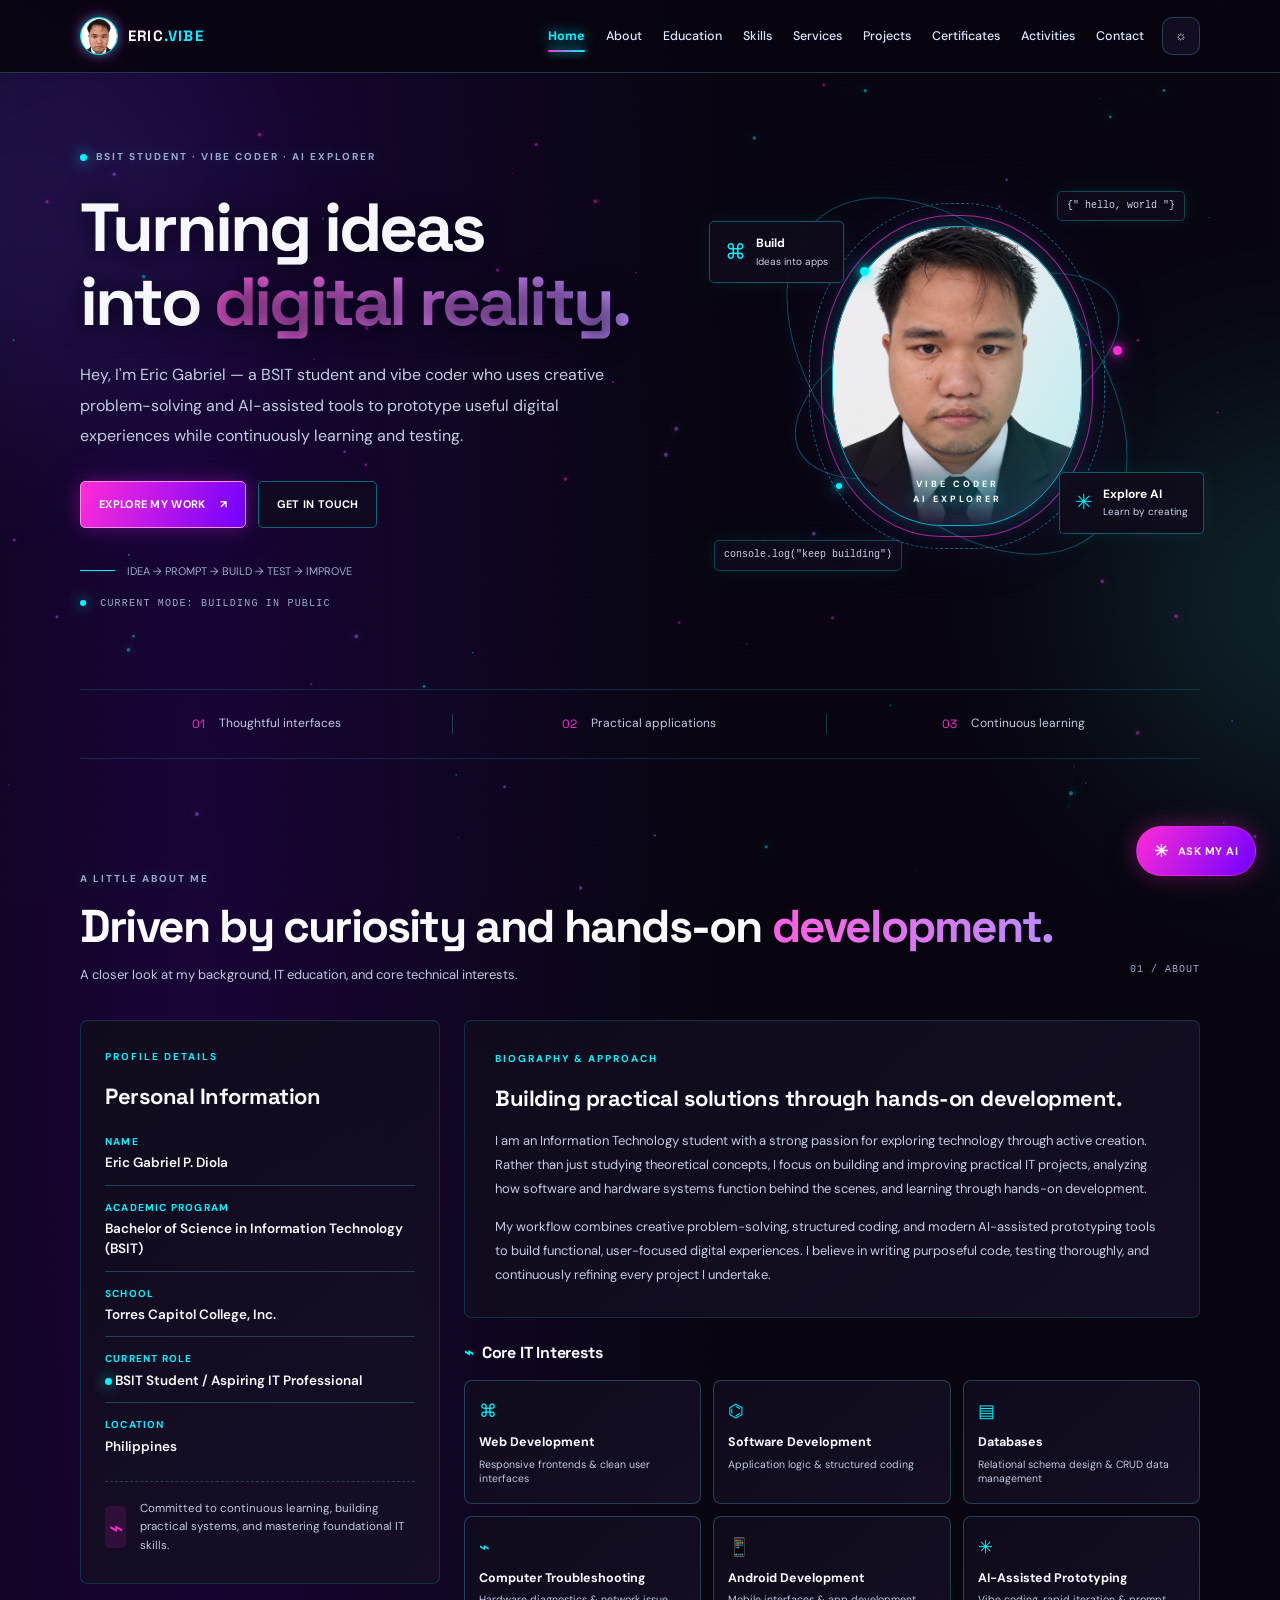
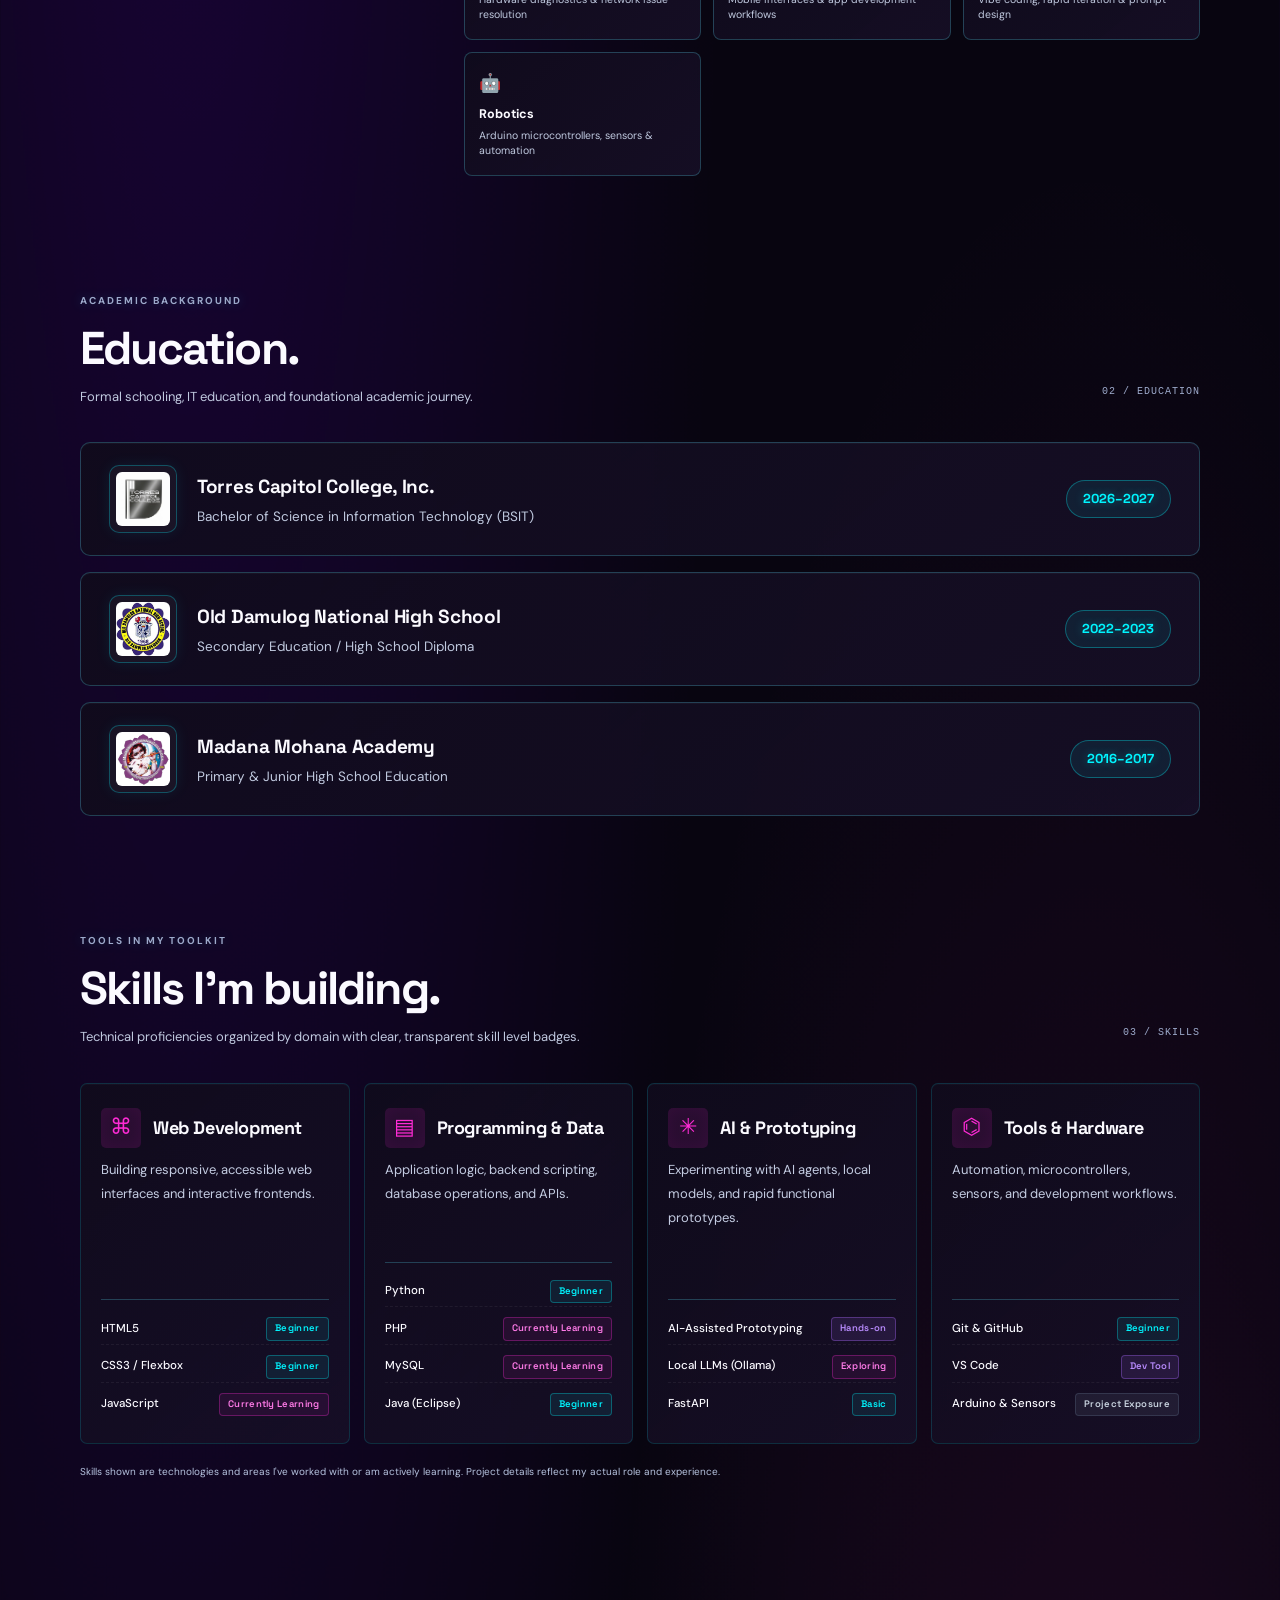
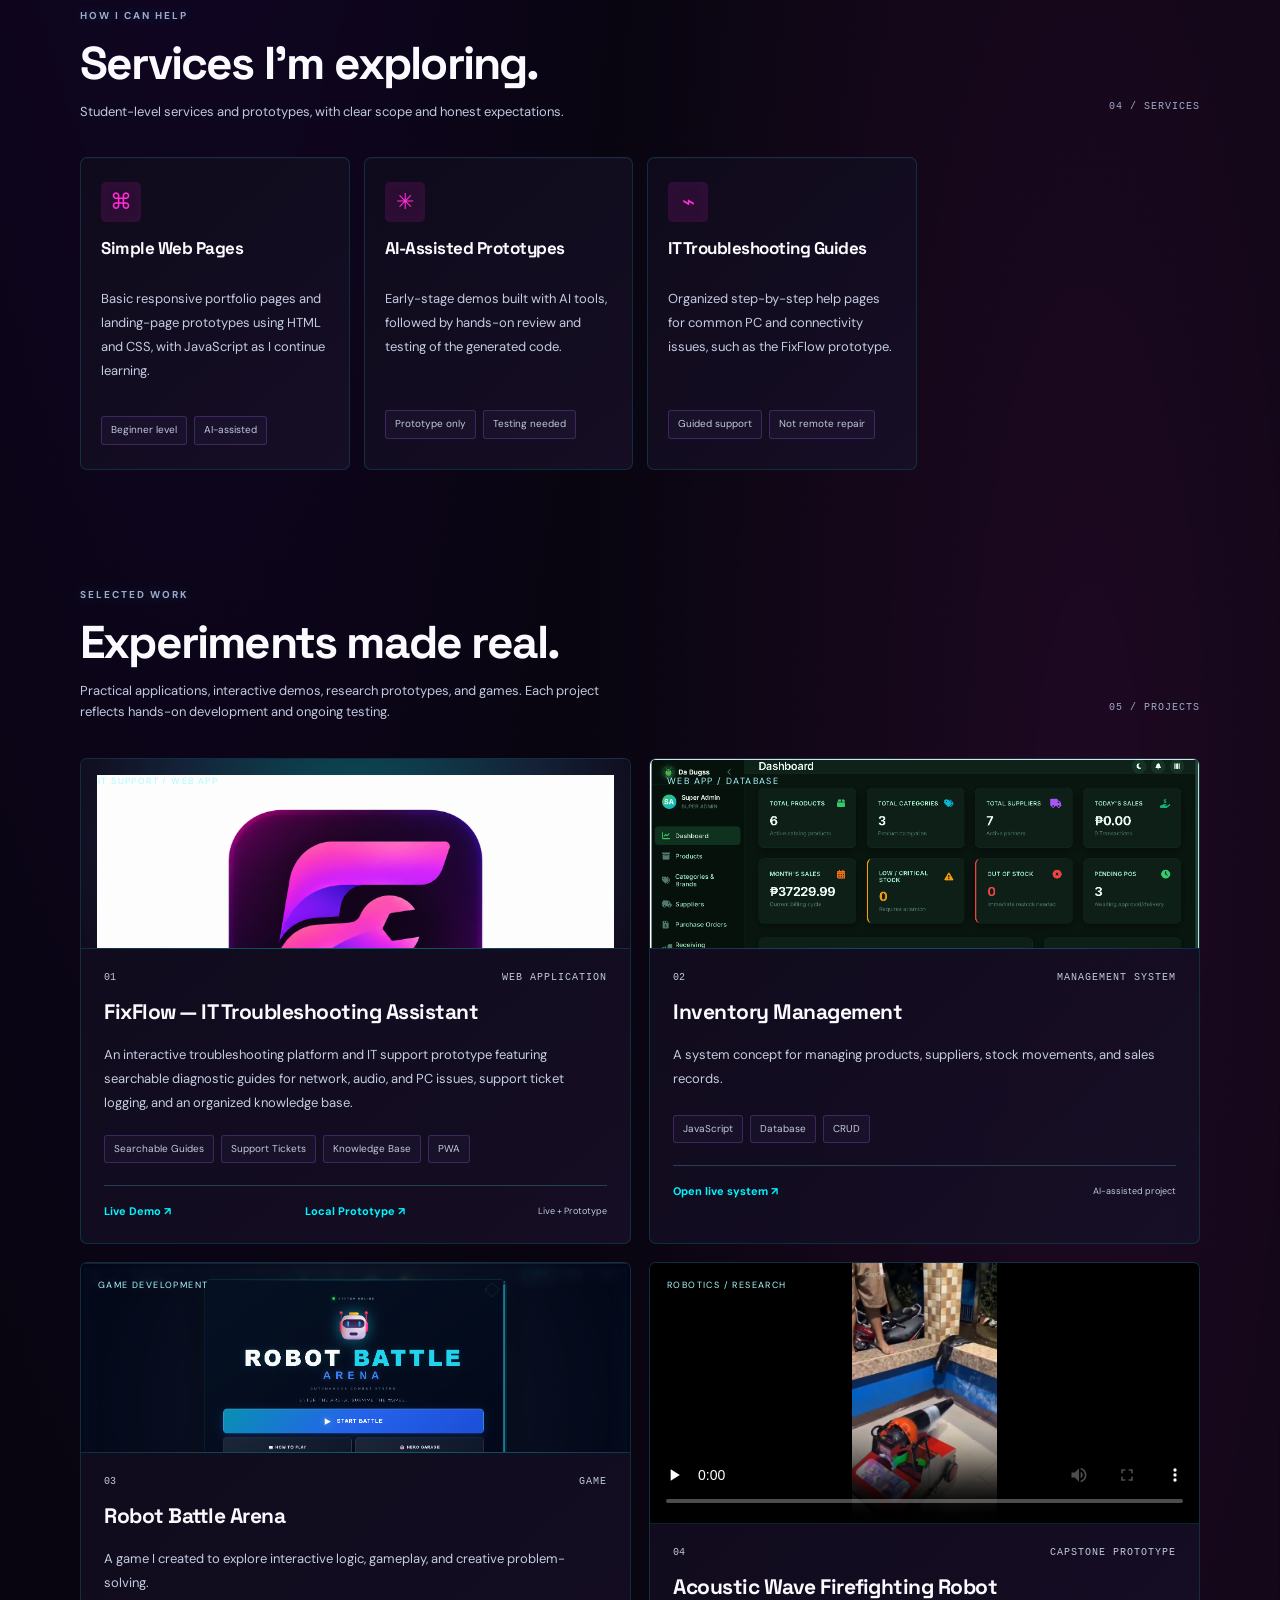
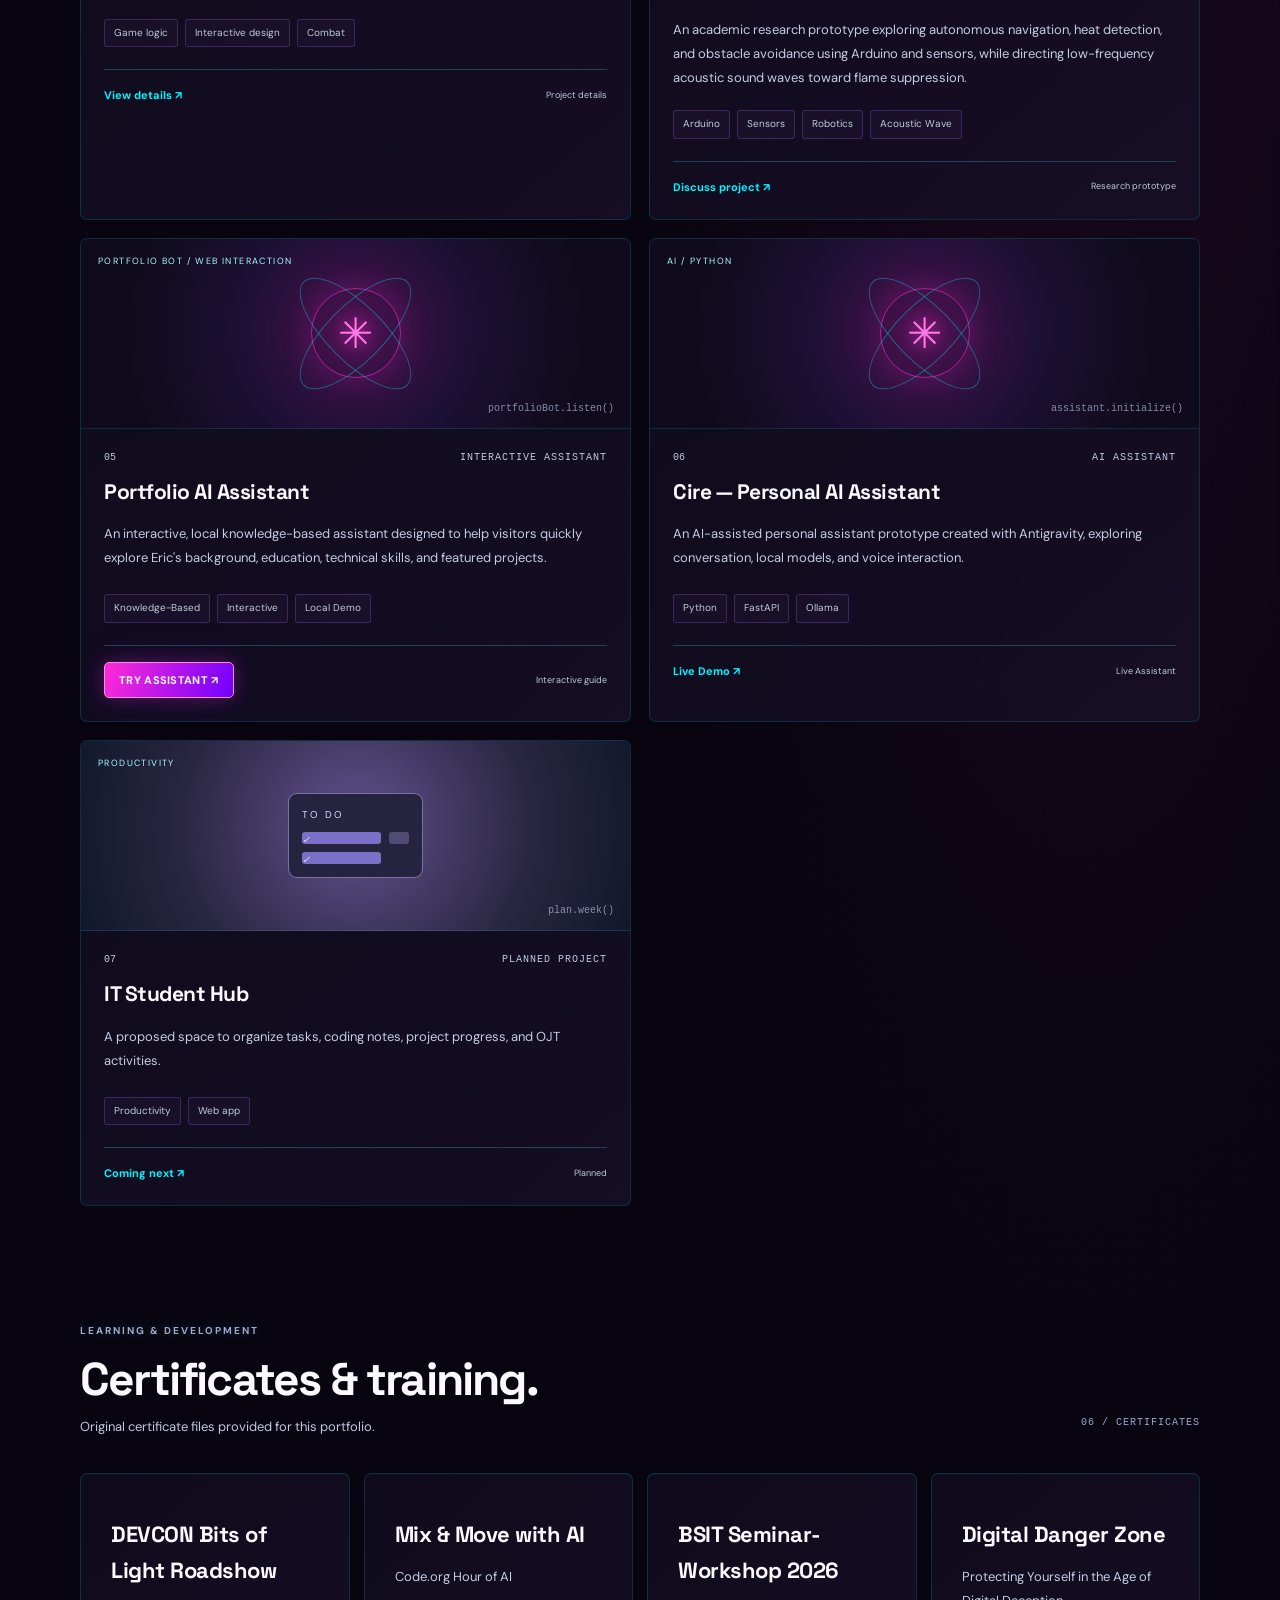
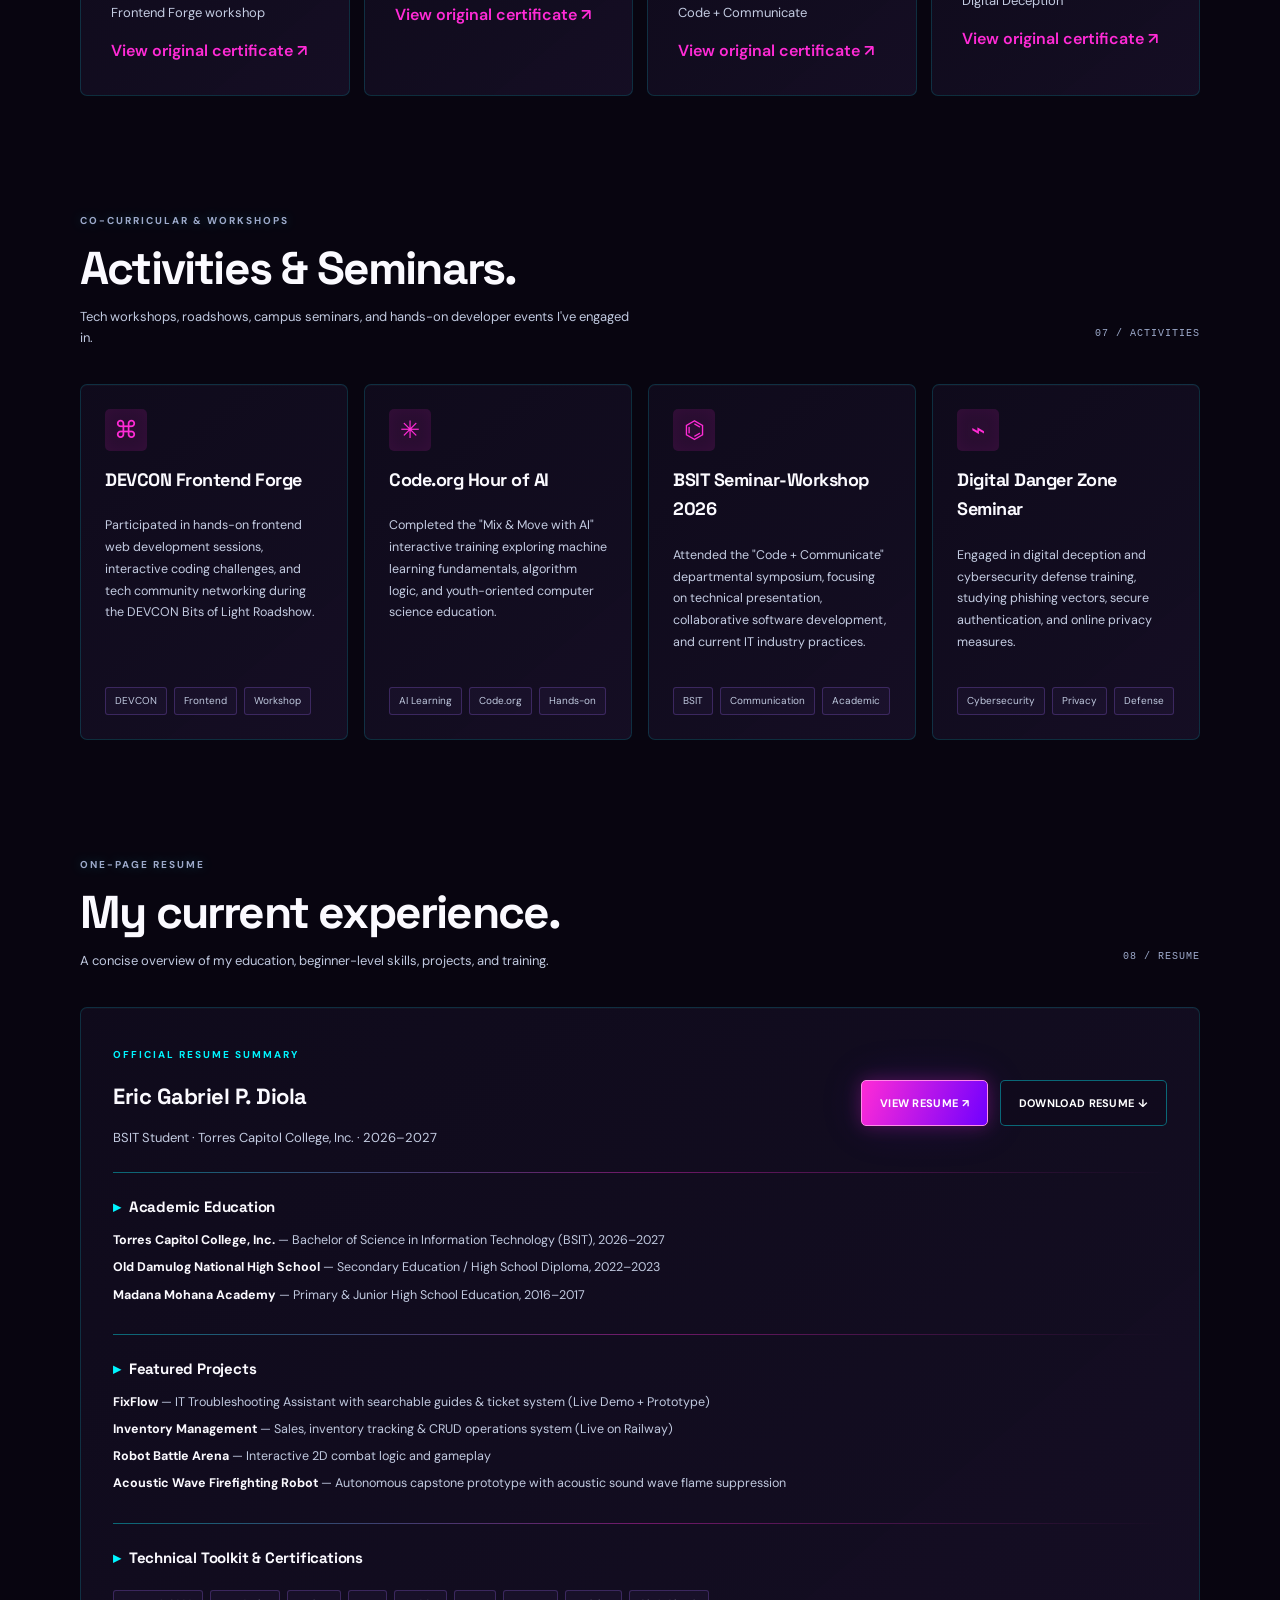
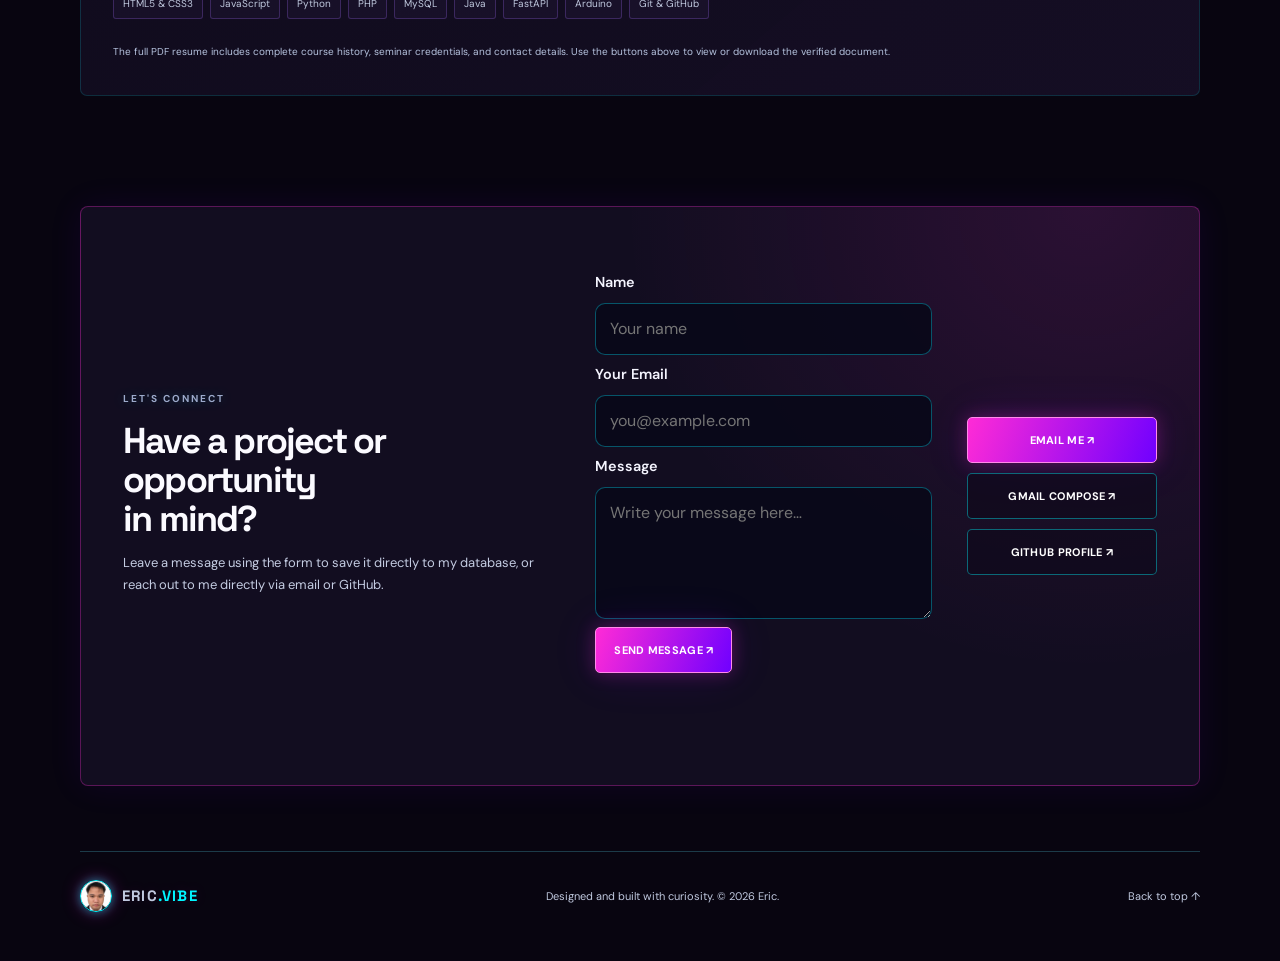
==== commit d616e0d3: "Add profile photo and portfolio favicon" ====
--- a/index.html
+++ b/index.html
@@ -7,6 +7,10 @@
   <meta name="color-scheme" content="dark">
   <meta name="description" content="Eric's developer portfolio — web development, AI, game development, robotics, and IT projects.">
   <title>Eric Gabriel P. Diola | Vibe Coder</title>
+  <link rel="icon" type="image/x-icon" href="favicon.ico">
+  <link rel="icon" type="image/png" sizes="32x32" href="assets/favicon-32x32.png">
+  <link rel="icon" type="image/png" sizes="16x16" href="assets/favicon-16x16.png">
+  <link rel="apple-touch-icon" sizes="180x180" href="assets/apple-touch-icon.png">
   <link rel="preconnect" href="https://fonts.googleapis.com">
   <link rel="preconnect" href="https://fonts.gstatic.com" crossorigin>
   <link href="https://fonts.googleapis.com/css2?family=DM+Sans:wght@400;500;600;700&family=Space+Grotesk:wght@400;500;600;700&display=swap" rel="stylesheet">
@@ -18,7 +22,7 @@
   <div class="site-glow glow-one"></div><div class="site-glow glow-two"></div>
   <header class="site-header" id="siteHeader">
     <div class="topbar">
-      <a class="brand" href="#home" aria-label="Eric home"><span class="brand-mark">E.</span><span>ERIC<span class="brand-muted">.VIBE</span></span></a>
+      <a class="brand" href="#home" aria-label="Eric Gabriel P. Diola Home"><img class="brand-avatar" src="assets/profile-photo.png" alt="Profile photo of Eric Gabriel P. Diola" width="38" height="38"><span>ERIC<span class="brand-muted">.VIBE</span></span></a>
       <button class="menu-toggle" id="menuToggle" aria-label="Toggle navigation" aria-expanded="false">☰</button>
       <nav id="mainNav" aria-label="Main navigation">
         <a href="#home">Home</a>
@@ -569,7 +573,7 @@
     </section>
   </main>
 
-  <footer class="footer section-wrap"><a class="brand" href="#home"><span class="brand-mark">E.</span><span>ERIC<span class="brand-muted">.VIBE</span></span></a><p>Designed and built with curiosity. © <span id="year"></span> Eric.</p><a href="#home">Back to top ↑</a></footer>
+  <footer class="footer section-wrap"><a class="brand" href="#home" aria-label="Back to top"><img class="brand-avatar brand-avatar-footer" src="assets/profile-photo.png" alt="Profile photo of Eric Gabriel P. Diola" width="32" height="32"><span>ERIC<span class="brand-muted">.VIBE</span></span></a><p>Designed and built with curiosity. © <span id="year"></span> Eric.</p><a href="#home">Back to top ↑</a></footer>
 
   <button class="chat-launcher" id="chatLauncher" aria-label="Open portfolio AI assistant"><span class="chat-spark">✳</span><span>Ask my AI</span></button>
   <section class="chat-panel" id="chatPanel" aria-label="Portfolio AI assistant" hidden>
--- a/css/style.css
+++ b/css/style.css
@@ -85,6 +85,28 @@
   position: relative;
   z-index: 5;
 }
+.brand-avatar {
+  width: 38px;
+  height: 38px;
+  border-radius: 50%;
+  object-fit: cover;
+  object-position: center top;
+  border: 1.5px solid var(--cyan, #00f5ff);
+  box-shadow: 0 0 10px rgba(0, 245, 255, 0.45), 0 0 18px rgba(255, 43, 214, 0.35);
+  display: block;
+  flex-shrink: 0;
+  transition: transform 0.25s ease, box-shadow 0.25s ease, border-color 0.25s ease;
+}
+.brand-avatar-footer {
+  width: 32px;
+  height: 32px;
+}
+.brand:hover .brand-avatar,
+.brand:focus-visible .brand-avatar {
+  transform: scale(1.06);
+  border-color: #ff2bd6;
+  box-shadow: 0 0 14px rgba(0, 245, 255, 0.7), 0 0 24px rgba(255, 43, 214, 0.6);
+}
 .topbar nav { display: flex; align-items: center; gap: 15px; flex-wrap: nowrap; }
 .topbar nav a {
   color: #dce6ff;
@@ -866,7 +888,48 @@
   color: #0b7a5a;
 }
 
+body.light-theme .brand-avatar {
+  border-color: #7000ff;
+  box-shadow: 0 0 8px rgba(112, 0, 255, 0.35), 0 0 14px rgba(0, 220, 255, 0.25);
+}
+body.light-theme .brand:hover .brand-avatar,
+body.light-theme .brand:focus-visible .brand-avatar {
+  border-color: #ff2bd6;
+  box-shadow: 0 0 12px rgba(112, 0, 255, 0.5), 0 0 18px rgba(255, 43, 214, 0.45);
+}
+
 @media (max-width: 600px) {
+  .menu-toggle {
+    display: block;
+  }
+  .topbar nav {
+    display: none;
+    position: absolute;
+    top: 62px;
+    right: 0;
+    left: 0;
+    padding: 16px;
+    background: var(--panel);
+    border: 1px solid var(--border);
+    border-radius: 13px;
+    flex-direction: column;
+    gap: 17px;
+    align-items: stretch;
+  }
+  .topbar nav.open {
+    display: flex;
+  }
+  .topbar nav a {
+    text-align: center;
+  }
+  .brand-avatar {
+    width: 34px;
+    height: 34px;
+  }
+  .brand-avatar-footer {
+    width: 30px;
+    height: 30px;
+  }
   .chat-launcher {
     right: 14px;
     bottom: 14px;
@@ -883,5 +946,3 @@
     padding: 22px 18px;
   }
 }
-
-
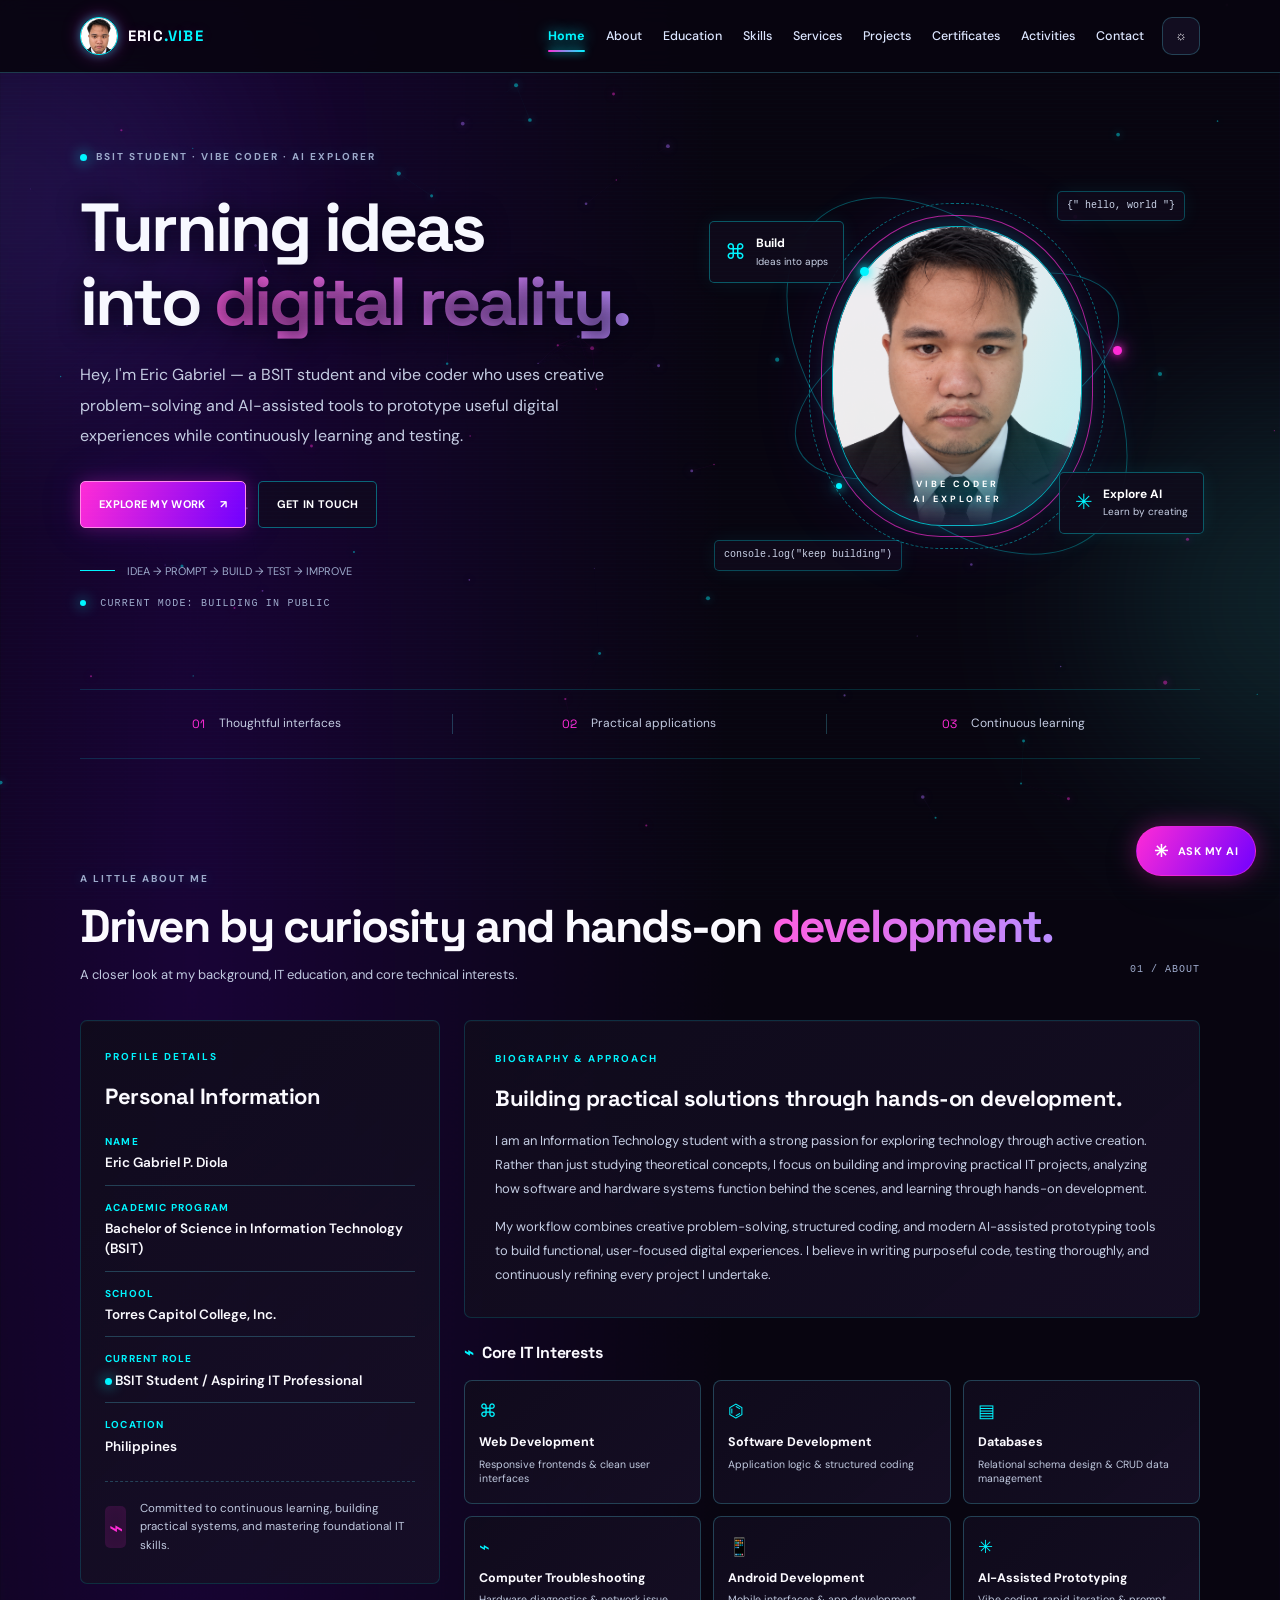
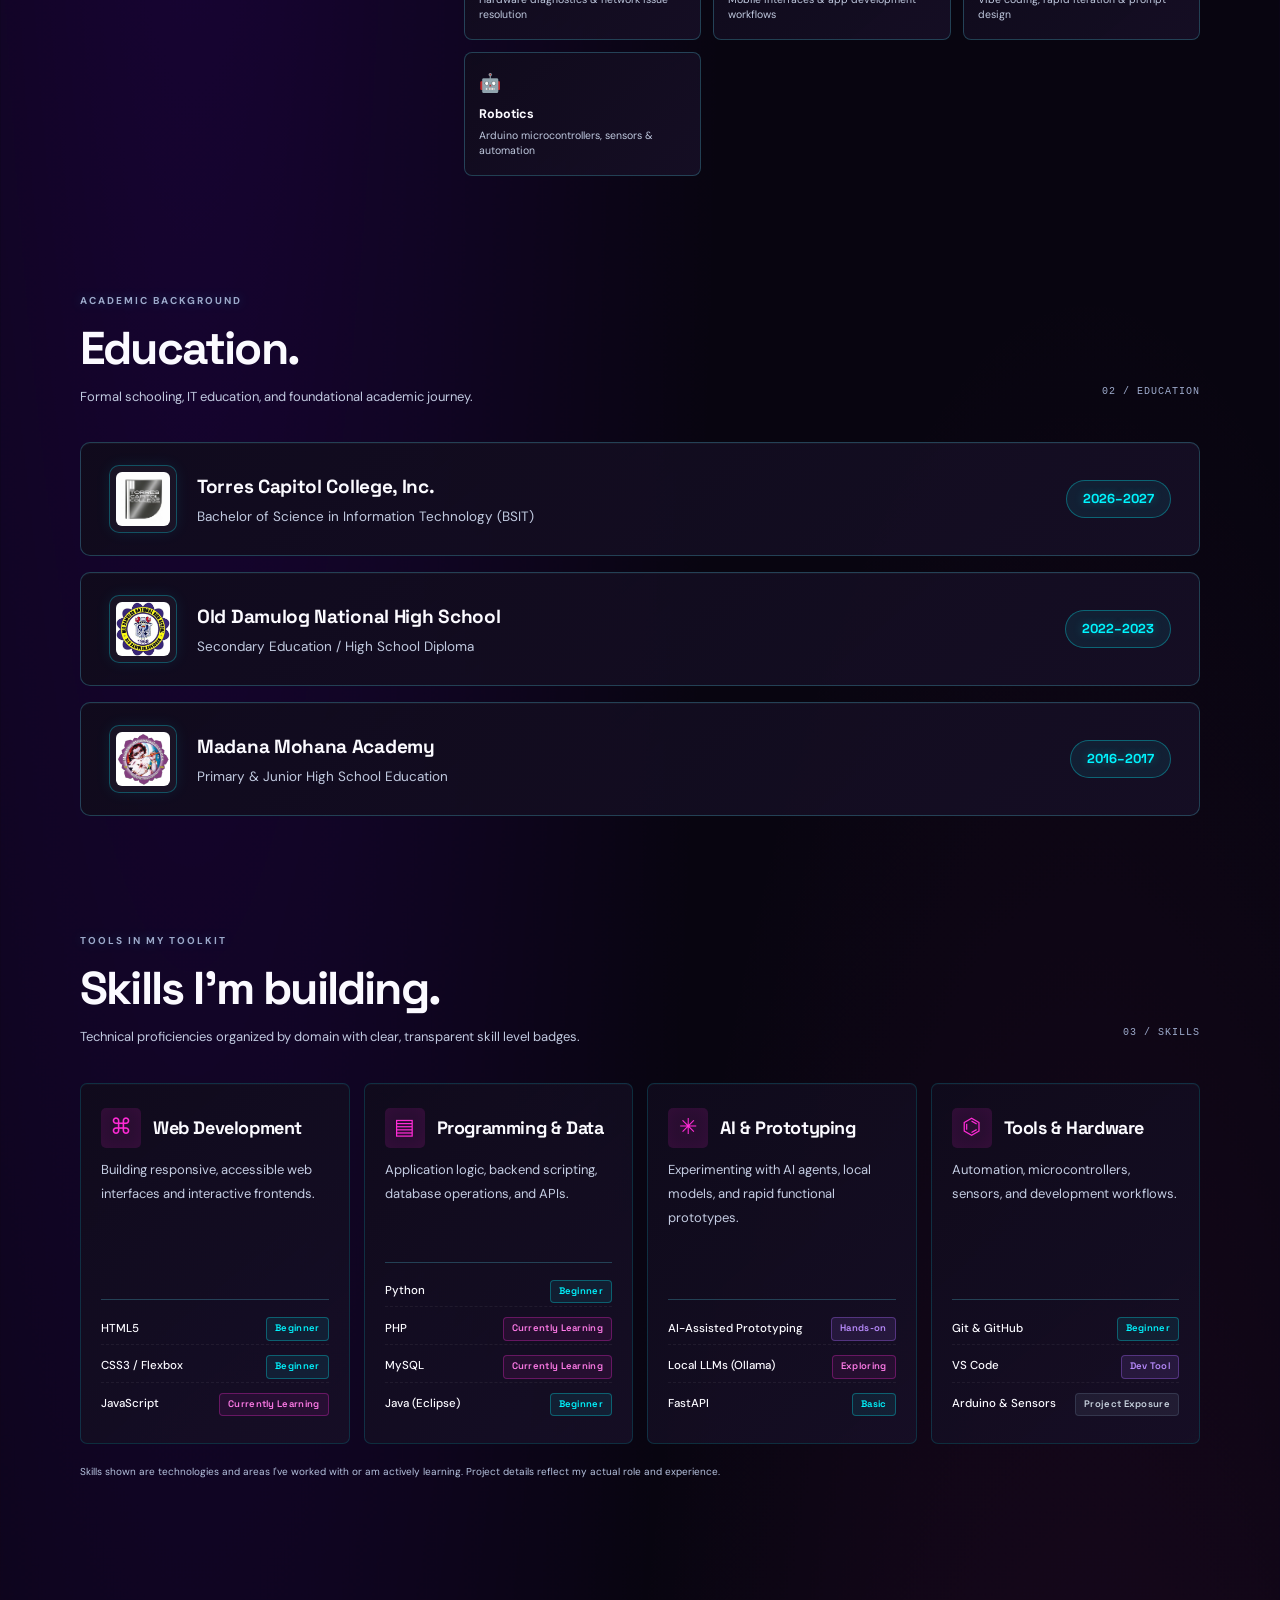
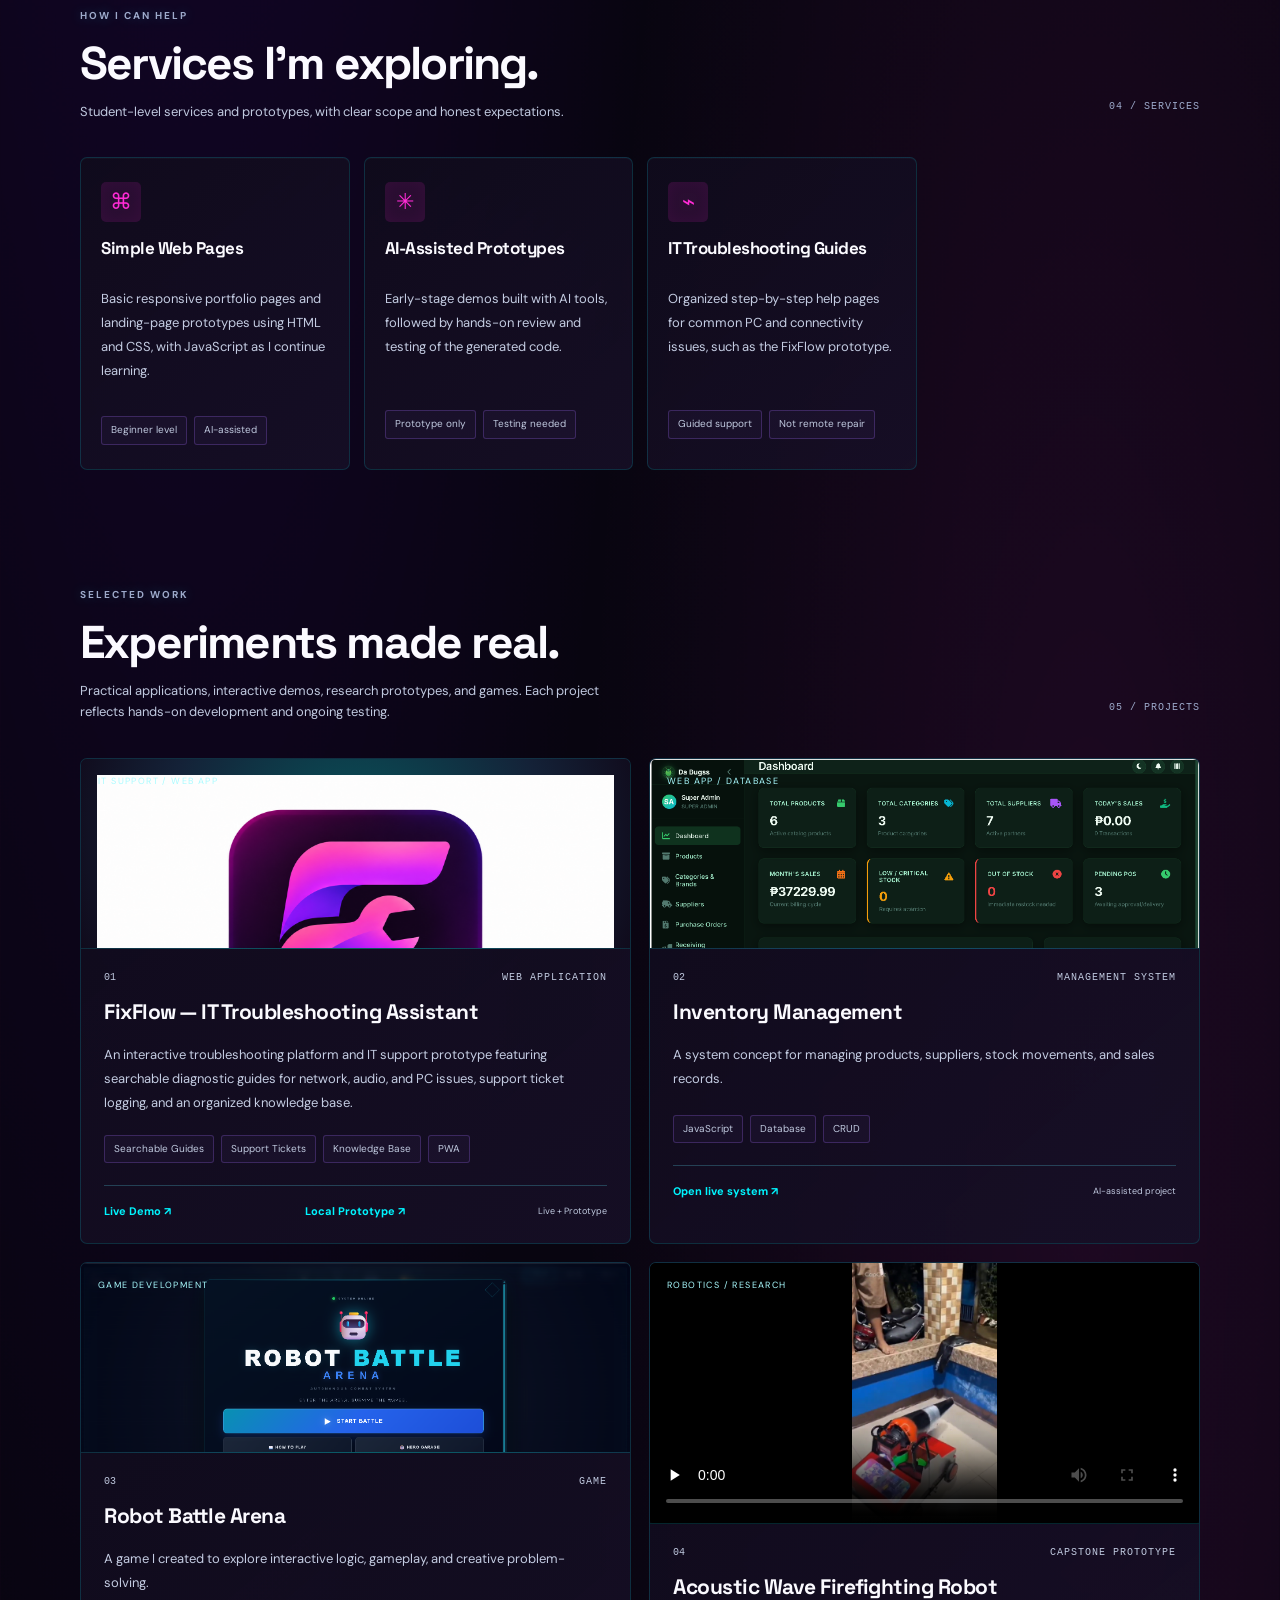
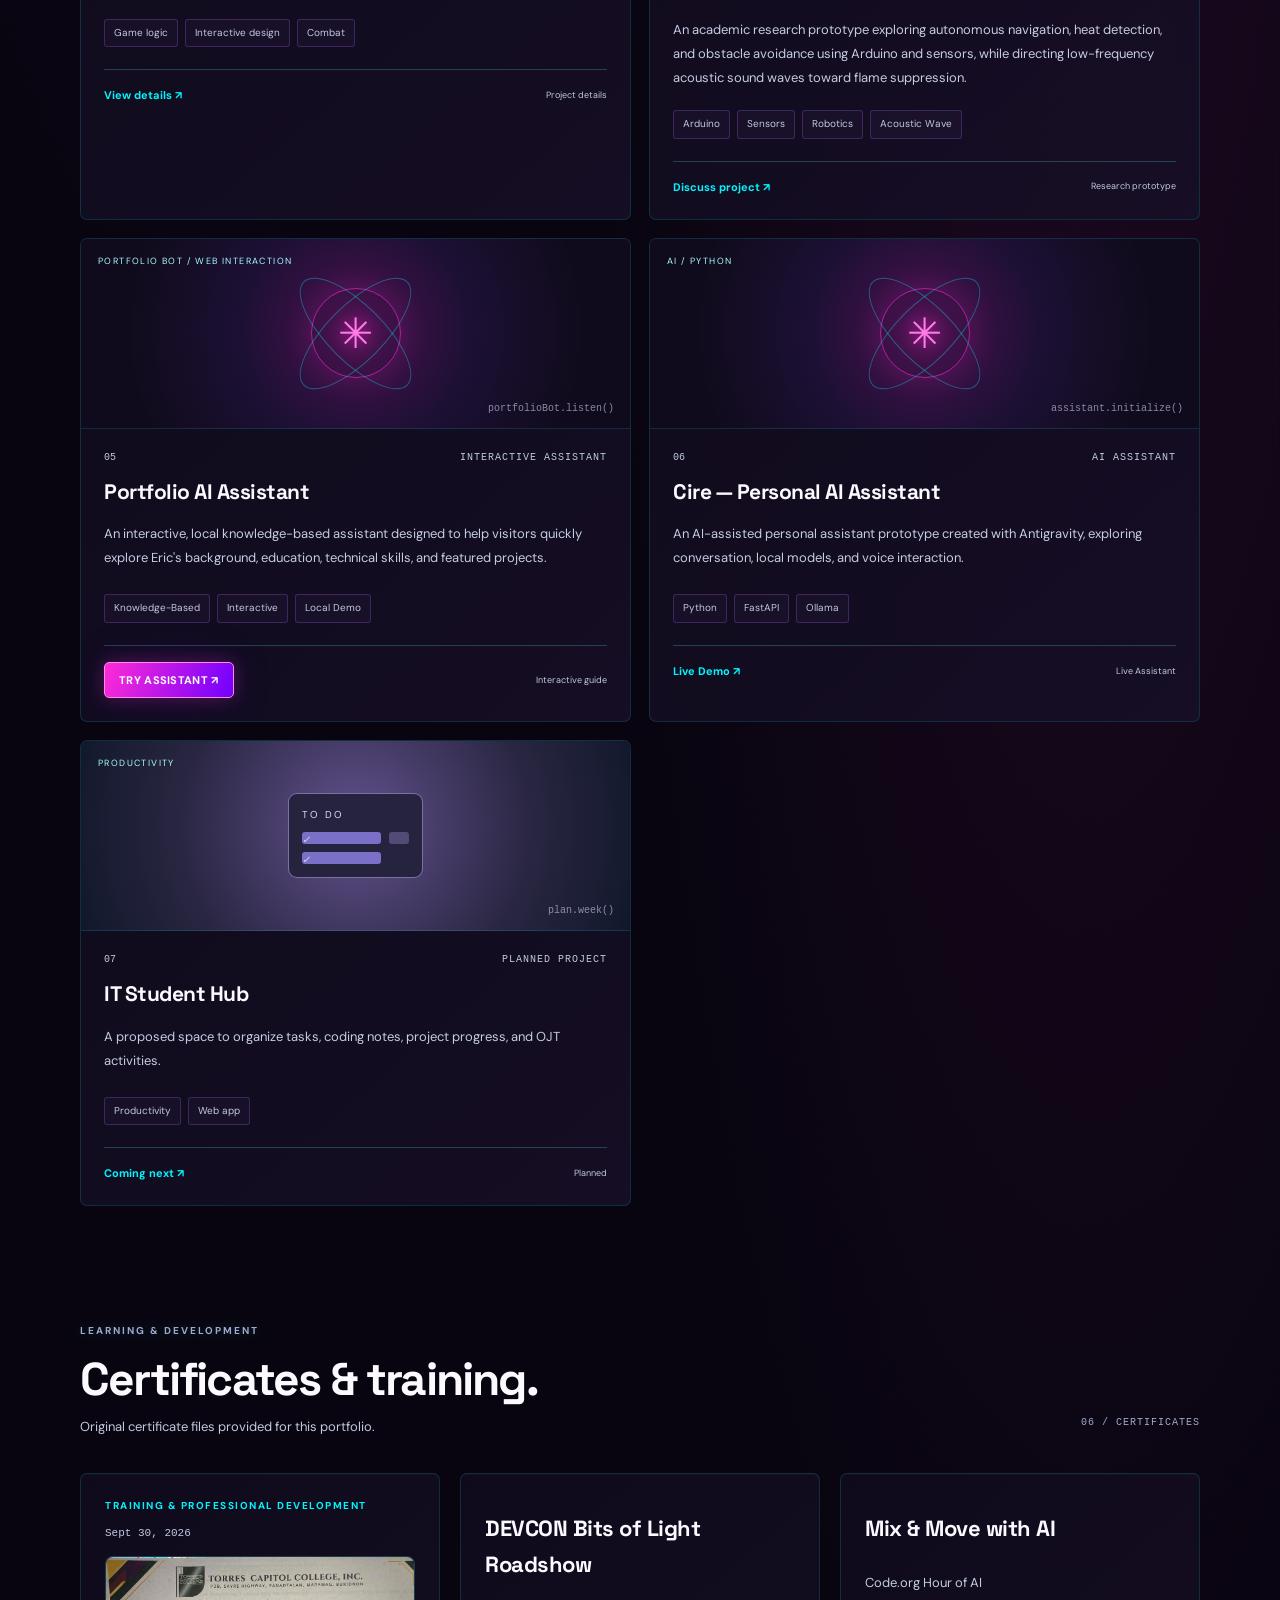
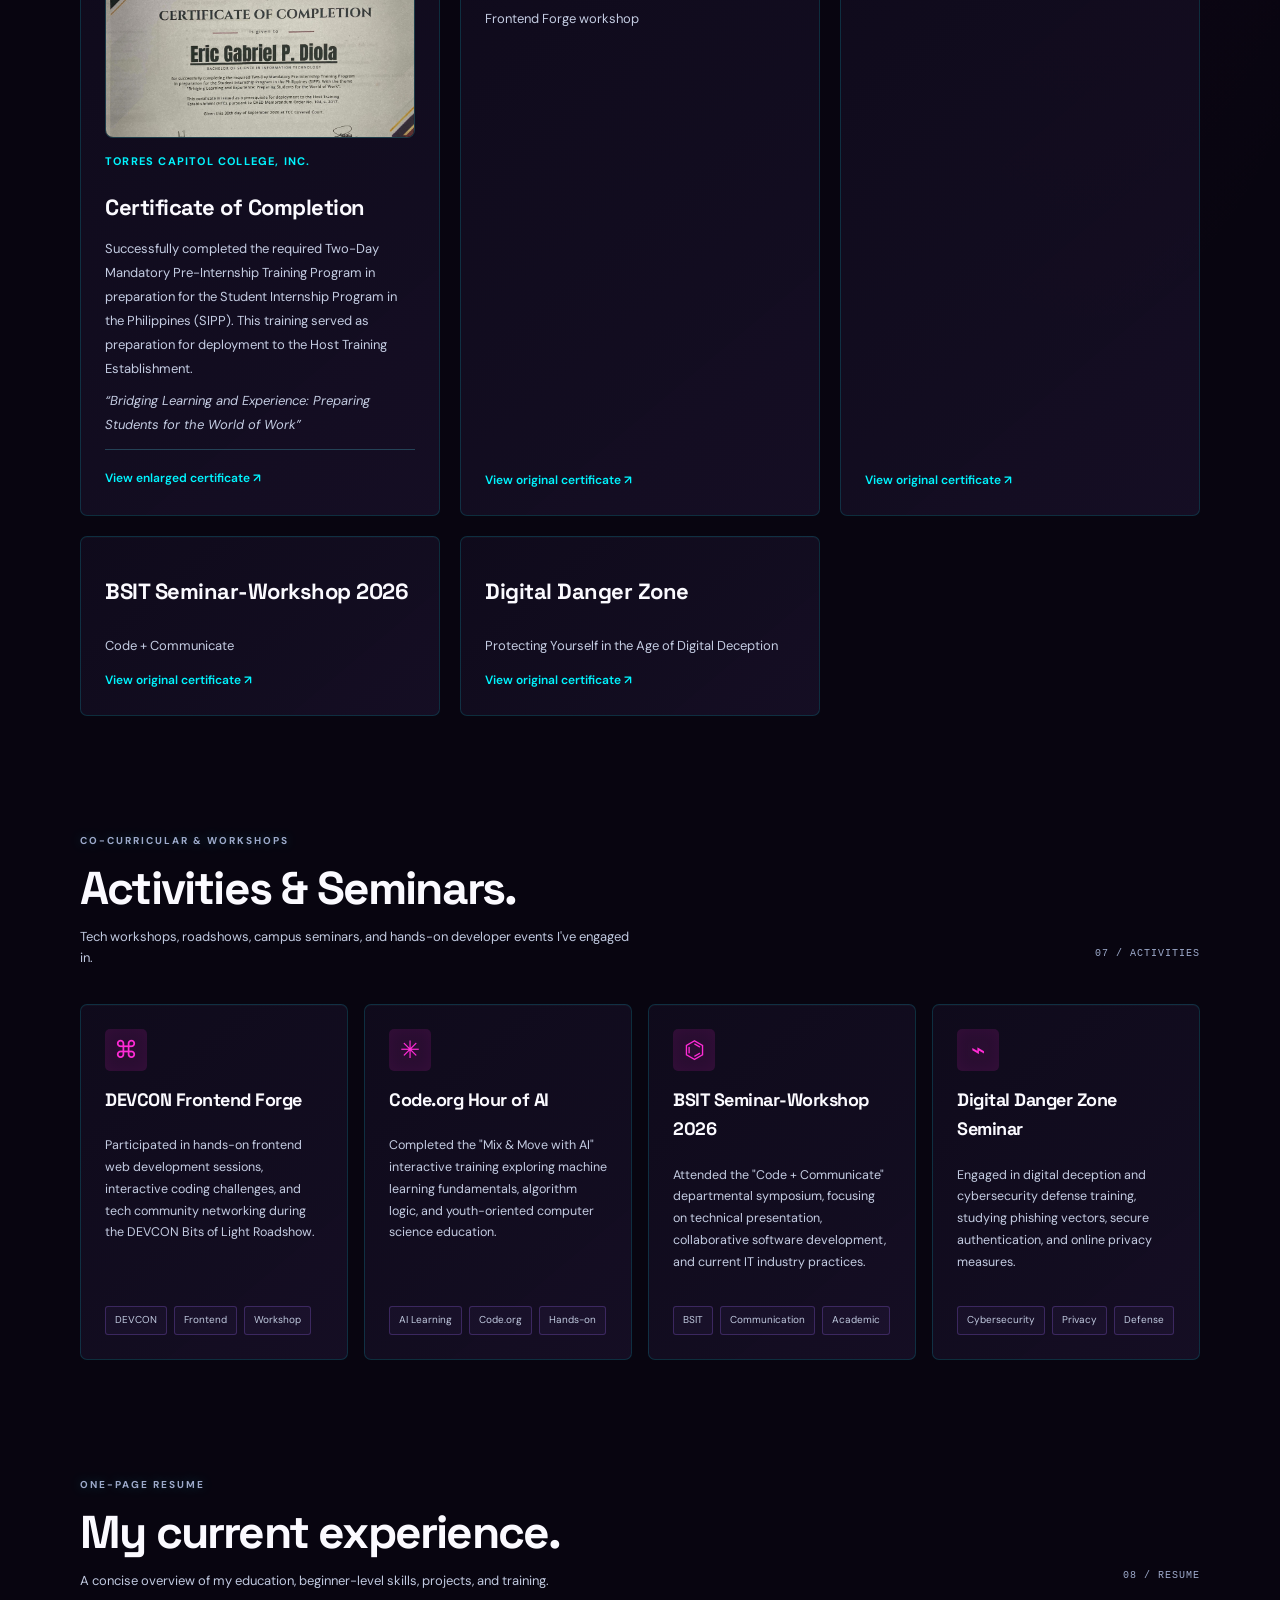
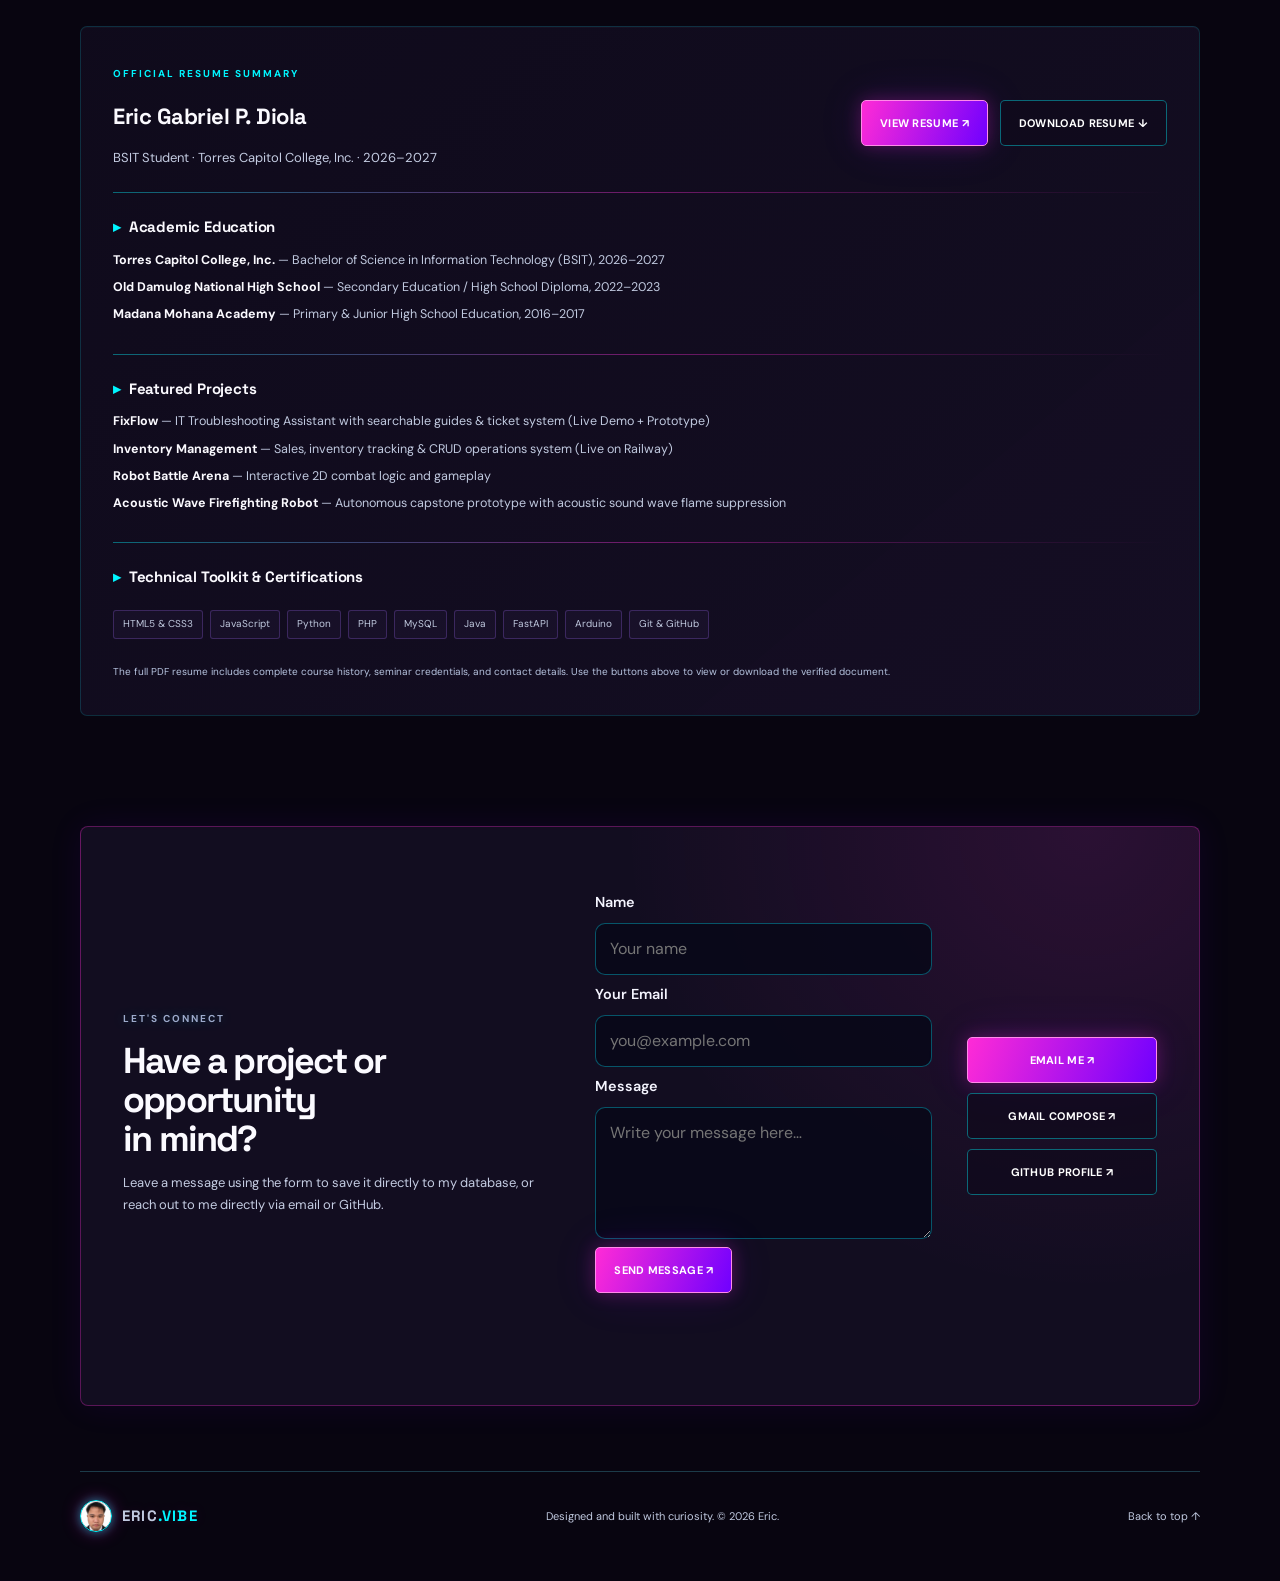
==== commit d04a075b: "Add pre-internship training certificate" ====
--- a/index.html
+++ b/index.html
@@ -436,6 +436,27 @@
     <section class="section-wrap content-section" id="certificates">
       <div class="section-heading"><div><span class="eyebrow">LEARNING & DEVELOPMENT</span><h2>Certificates & training.</h2><p class="section-description">Original certificate files provided for this portfolio.</p></div><span class="section-index">06 / CERTIFICATES</span></div>
       <div class="skills-grid certificate-grid">
+        <article class="about-card certificate-card">
+          <div class="cert-header">
+            <span class="card-kicker cert-category">Training &amp; Professional Development</span>
+            <span class="cert-date">Sept 30, 2026</span>
+          </div>
+          <div class="cert-thumb-wrap">
+            <button type="button" class="cert-enlarge-btn" data-full="assets/certificates/preinternship-training-certificate.jpg" data-title="Certificate of Completion" data-caption="Torres Capitol College, Inc. · Two-Day Mandatory Pre-Internship Training Program (SIPP) · Completed September 30, 2026" aria-label="View enlarged Certificate of Completion from Torres Capitol College, Inc.">
+              <img src="assets/certificates/preinternship-training-certificate.jpg" alt="Certificate of Completion awarded to Eric Gabriel P. Diola by Torres Capitol College, Inc. for the Two-Day Mandatory Pre-Internship Training Program in preparation for the Student Internship Program in the Philippines (SIPP)" class="cert-thumb-img" loading="lazy">
+              <span class="cert-zoom-overlay" aria-hidden="true"><span>🔍 View enlarged</span></span>
+            </button>
+          </div>
+          <div class="cert-body">
+            <div class="cert-institution">Torres Capitol College, Inc.</div>
+            <h3 class="cert-title">Certificate of Completion</h3>
+            <p class="cert-desc">Successfully completed the required Two-Day Mandatory Pre-Internship Training Program in preparation for the Student Internship Program in the Philippines (SIPP). This training served as preparation for deployment to the Host Training Establishment.</p>
+            <p class="cert-theme"><em>&ldquo;Bridging Learning and Experience: Preparing Students for the World of Work&rdquo;</em></p>
+          </div>
+          <div class="cert-footer">
+            <a href="assets/certificates/preinternship-training-certificate.jpg" class="cert-link" target="_blank" rel="noopener noreferrer" data-full="assets/certificates/preinternship-training-certificate.jpg" data-title="Certificate of Completion" data-caption="Torres Capitol College, Inc. · Two-Day Mandatory Pre-Internship Training Program (SIPP)">View enlarged certificate ↗</a>
+          </div>
+        </article>
         <article class="about-card"><h3>DEVCON Bits of Light Roadshow</h3><p>Frontend Forge workshop</p><a href="assets/certificates/devcon-bits-of-light.jpg" target="_blank" rel="noopener noreferrer">View original certificate ↗</a></article>
         <article class="about-card"><h3>Mix & Move with AI</h3><p>Code.org Hour of AI</p><a href="assets/certificates/mix-move-with-ai.jpg" target="_blank" rel="noopener noreferrer">View original certificate ↗</a></article>
         <article class="about-card"><h3>BSIT Seminar-Workshop 2026</h3><p>Code + Communicate</p><a href="assets/certificates/bsit-seminar-workshop-2026.pdf" target="_blank" rel="noopener noreferrer">View original certificate ↗</a></article>
@@ -575,6 +596,26 @@
 
   <footer class="footer section-wrap"><a class="brand" href="#home" aria-label="Back to top"><img class="brand-avatar brand-avatar-footer" src="assets/profile-photo.png" alt="Profile photo of Eric Gabriel P. Diola" width="32" height="32"><span>ERIC<span class="brand-muted">.VIBE</span></span></a><p>Designed and built with curiosity. © <span id="year"></span> Eric.</p><a href="#home">Back to top ↑</a></footer>
 
+  <!-- Certificate Lightbox Modal -->
+  <div id="certLightbox" class="cert-lightbox" hidden aria-hidden="true" role="dialog" aria-modal="true" aria-label="Certificate Image Viewer">
+    <div class="cert-lightbox-backdrop" id="certLightboxBackdrop"></div>
+    <div class="cert-lightbox-dialog">
+      <div class="cert-lightbox-header">
+        <div class="cert-lightbox-info">
+          <h3 id="certLightboxTitle" class="cert-lightbox-title">Certificate</h3>
+          <p id="certLightboxCaption" class="cert-lightbox-caption"></p>
+        </div>
+        <div class="cert-lightbox-actions">
+          <a id="certLightboxExternal" href="#" target="_blank" rel="noopener noreferrer" class="cert-lightbox-btn" title="Open full-resolution file in new tab">Open original ↗</a>
+          <button type="button" id="certLightboxClose" class="cert-lightbox-close" aria-label="Close certificate viewer">✕</button>
+        </div>
+      </div>
+      <div class="cert-lightbox-body">
+        <img id="certLightboxImage" src="" alt="Enlarged certificate preview" class="cert-lightbox-img">
+      </div>
+    </div>
+  </div>
+
   <button class="chat-launcher" id="chatLauncher" aria-label="Open portfolio AI assistant"><span class="chat-spark">✳</span><span>Ask my AI</span></button>
   <section class="chat-panel" id="chatPanel" aria-label="Portfolio AI assistant" hidden>
     <header class="chat-header"><div class="chat-avatar">✳</div><div><strong>Eric's Portfolio AI</strong><small><span class="status-dot"></span> Portfolio guide · Demo mode</small></div><button id="chatClose" aria-label="Close assistant">×</button></header>
--- a/css/style.css
+++ b/css/style.css
@@ -946,3 +946,357 @@
     padding: 22px 18px;
   }
 }
+
+/* === CERTIFICATES & LIGHTBOX ENHANCEMENTS === */
+.certificate-grid {
+  display: grid;
+  grid-template-columns: repeat(auto-fit, minmax(280px, 1fr));
+  gap: 20px;
+}
+.certificate-grid .about-card {
+  display: flex;
+  flex-direction: column;
+  justify-content: space-between;
+  padding: 24px;
+  position: relative;
+  opacity: 1 !important;
+  visibility: visible !important;
+  transform: none;
+  transition: transform 0.3s ease, border-color 0.3s ease, box-shadow 0.3s ease;
+}
+.certificate-grid .about-card.is-visible {
+  opacity: 1 !important;
+}
+.certificate-grid .about-card:hover {
+  transform: translateY(-5px);
+  border-color: #00f5ff;
+  box-shadow: 0 0 25px rgba(0, 245, 255, 0.2), 0 16px 45px rgba(0, 0, 0, 0.4);
+}
+.cert-header {
+  display: flex;
+  justify-content: space-between;
+  align-items: baseline;
+  gap: 10px;
+  margin-bottom: 14px;
+  flex-wrap: wrap;
+}
+.cert-category {
+  font-size: 10px;
+  letter-spacing: 1.5px;
+  color: var(--cyan, #00f5ff);
+  font-weight: 700;
+  text-transform: uppercase;
+}
+.cert-date {
+  font-size: 11px;
+  color: var(--muted, #b0a3c9);
+  font-family: monospace;
+  white-space: nowrap;
+}
+.cert-thumb-wrap {
+  margin-bottom: 14px;
+  border-radius: 8px;
+  overflow: hidden;
+  border: 1px solid var(--border, rgba(0, 245, 255, 0.2));
+  background: #080510;
+}
+.cert-enlarge-btn {
+  display: block;
+  width: 100%;
+  padding: 0;
+  margin: 0;
+  border: none;
+  background: transparent;
+  cursor: pointer;
+  position: relative;
+  text-align: left;
+}
+.cert-thumb-img {
+  width: 100%;
+  height: 180px;
+  object-fit: cover;
+  object-position: center top;
+  display: block;
+  transition: transform 0.3s ease, filter 0.3s ease;
+}
+.cert-enlarge-btn:hover .cert-thumb-img,
+.cert-enlarge-btn:focus-visible .cert-thumb-img {
+  transform: scale(1.03);
+  filter: brightness(1.08);
+}
+.cert-zoom-overlay {
+  position: absolute;
+  inset: 0;
+  background: rgba(8, 5, 16, 0.6);
+  backdrop-filter: blur(2px);
+  display: flex;
+  align-items: center;
+  justify-content: center;
+  opacity: 0;
+  transition: opacity 0.25s ease;
+}
+.cert-zoom-overlay span {
+  background: linear-gradient(135deg, #ff2bd6, #7000ff);
+  color: #ffffff;
+  padding: 7px 14px;
+  border-radius: 6px;
+  font-size: 11px;
+  font-weight: 700;
+  letter-spacing: 0.5px;
+  box-shadow: 0 0 15px rgba(255, 43, 214, 0.5);
+  display: inline-flex;
+  align-items: center;
+  gap: 6px;
+}
+.cert-enlarge-btn:hover .cert-zoom-overlay,
+.cert-enlarge-btn:focus-visible .cert-zoom-overlay {
+  opacity: 1;
+}
+.cert-body {
+  flex-grow: 1;
+  display: flex;
+  flex-direction: column;
+}
+.cert-institution {
+  font-size: 11px;
+  font-weight: 700;
+  letter-spacing: 1.2px;
+  color: var(--cyan, #00f5ff);
+  text-transform: uppercase;
+  margin-bottom: 6px;
+}
+.cert-title {
+  font-family: 'Space Grotesk', sans-serif;
+  font-size: 19px;
+  letter-spacing: -0.4px;
+  margin: 0 0 10px;
+  color: var(--text, #f7f3ff);
+}
+.cert-desc {
+  font-size: 12.5px;
+  line-height: 1.7;
+  color: var(--muted, #b0a3c9);
+  margin: 0 0 8px;
+}
+.cert-theme {
+  font-size: 11.5px;
+  color: #d7c9ff;
+  line-height: 1.6;
+  margin: 0 0 12px;
+}
+.cert-footer {
+  margin-top: auto;
+  padding-top: 14px;
+  border-top: 1px solid var(--border, rgba(0, 245, 255, 0.15));
+}
+.certificate-grid .about-card a {
+  color: var(--cyan, #00f5ff);
+  font-weight: 600;
+  font-size: 12px;
+  text-decoration: none;
+  transition: color 0.2s ease, text-shadow 0.2s ease;
+  display: inline-flex;
+  align-items: center;
+  gap: 4px;
+  margin-top: auto;
+}
+.certificate-grid .about-card a:hover {
+  color: #ff2bd6;
+  text-shadow: 0 0 10px rgba(255, 43, 214, 0.6);
+  text-decoration: none;
+}
+
+/* Lightbox Modal */
+.cert-lightbox {
+  position: fixed;
+  inset: 0;
+  z-index: 2100;
+  display: flex;
+  align-items: center;
+  justify-content: center;
+  padding: 20px;
+}
+.cert-lightbox[hidden] {
+  display: none !important;
+}
+.cert-lightbox-backdrop {
+  position: absolute;
+  inset: 0;
+  background: rgba(5, 3, 10, 0.88);
+  backdrop-filter: blur(14px);
+  -webkit-backdrop-filter: blur(14px);
+}
+.cert-lightbox-dialog {
+  position: relative;
+  z-index: 1;
+  max-width: min(1080px, 94vw);
+  max-height: 92vh;
+  width: 100%;
+  display: flex;
+  flex-direction: column;
+  background: var(--panel, #100b1c);
+  border: 1px solid var(--border, rgba(0, 245, 255, 0.35));
+  border-radius: 14px;
+  box-shadow: 0 0 50px rgba(0, 245, 255, 0.25), 0 24px 70px rgba(0, 0, 0, 0.85);
+  overflow: hidden;
+  animation: certModalIn 0.25s cubic-bezier(0.16, 1, 0.3, 1) both;
+}
+@keyframes certModalIn {
+  from { opacity: 0; transform: scale(0.96) translateY(10px); }
+  to { opacity: 1; transform: scale(1) translateY(0); }
+}
+.cert-lightbox-header {
+  padding: 14px 20px;
+  border-bottom: 1px solid var(--border, rgba(0, 245, 255, 0.2));
+  display: flex;
+  align-items: center;
+  justify-content: space-between;
+  gap: 16px;
+  background: rgba(16, 11, 28, 0.95);
+}
+.cert-lightbox-title {
+  font-family: 'Space Grotesk', sans-serif;
+  font-size: 16px;
+  margin: 0;
+  color: var(--text, #f7f3ff);
+}
+.cert-lightbox-caption {
+  font-size: 11.5px;
+  color: var(--muted, #b0a3c9);
+  margin: 3px 0 0;
+}
+.cert-lightbox-actions {
+  display: flex;
+  align-items: center;
+  gap: 10px;
+  flex-shrink: 0;
+}
+.cert-lightbox-btn {
+  font-size: 11px;
+  color: var(--cyan, #00f5ff);
+  text-decoration: none;
+  padding: 6px 12px;
+  border-radius: 6px;
+  border: 1px solid rgba(0, 245, 255, 0.3);
+  background: rgba(0, 245, 255, 0.08);
+  transition: all 0.2s ease;
+}
+.cert-lightbox-btn:hover {
+  background: rgba(0, 245, 255, 0.2);
+  border-color: var(--cyan, #00f5ff);
+  box-shadow: 0 0 12px rgba(0, 245, 255, 0.4);
+}
+.cert-lightbox-close {
+  background: rgba(255, 43, 214, 0.12);
+  border: 1px solid rgba(255, 43, 214, 0.35);
+  color: #ff8ae9;
+  font-size: 18px;
+  width: 32px;
+  height: 32px;
+  border-radius: 8px;
+  cursor: pointer;
+  display: grid;
+  place-items: center;
+  transition: all 0.2s ease;
+  line-height: 1;
+}
+.cert-lightbox-close:hover {
+  background: #ff2bd6;
+  color: #ffffff;
+  box-shadow: 0 0 15px rgba(255, 43, 214, 0.6);
+}
+.cert-lightbox-body {
+  padding: 16px;
+  overflow: auto;
+  display: flex;
+  align-items: center;
+  justify-content: center;
+  background: #05030a;
+}
+.cert-lightbox-img {
+  max-width: 100%;
+  max-height: calc(85vh - 90px);
+  width: auto;
+  height: auto;
+  object-fit: contain;
+  display: block;
+  border-radius: 6px;
+  box-shadow: 0 10px 30px rgba(0, 0, 0, 0.6);
+}
+
+/* Light Theme support */
+body.light-theme .cert-thumb-wrap {
+  background: #f0e8ff;
+  border-color: rgba(112, 0, 255, 0.2);
+}
+body.light-theme .cert-institution {
+  color: #7000ff;
+}
+body.light-theme .cert-title {
+  color: #171027;
+}
+body.light-theme .cert-desc {
+  color: #5d5272;
+}
+body.light-theme .cert-theme {
+  color: #63439b;
+}
+body.light-theme .cert-date {
+  color: #726884;
+}
+body.light-theme .cert-category {
+  color: #7000ff;
+}
+body.light-theme .certificate-grid .about-card a {
+  color: #7000ff;
+}
+body.light-theme .certificate-grid .about-card a:hover {
+  color: #ff2bd6;
+}
+body.light-theme .cert-lightbox-backdrop {
+  background: rgba(240, 244, 255, 0.88);
+}
+body.light-theme .cert-lightbox-dialog {
+  background: #ffffff;
+  border-color: rgba(112, 0, 255, 0.25);
+  box-shadow: 0 0 35px rgba(112, 0, 255, 0.2), 0 20px 50px rgba(35, 48, 82, 0.25);
+}
+body.light-theme .cert-lightbox-header {
+  background: #f7f3ff;
+  border-bottom-color: rgba(112, 0, 255, 0.15);
+}
+body.light-theme .cert-lightbox-title {
+  color: #171027;
+}
+body.light-theme .cert-lightbox-caption {
+  color: #625674;
+}
+body.light-theme .cert-lightbox-body {
+  background: #f0e8ff;
+}
+body.light-theme .cert-lightbox-btn {
+  color: #7000ff;
+  border-color: rgba(112, 0, 255, 0.3);
+  background: rgba(112, 0, 255, 0.08);
+}
+
+@media (max-width: 600px) {
+  .certificate-grid {
+    grid-template-columns: 1fr;
+  }
+  .cert-thumb-img {
+    height: 160px;
+  }
+  .cert-lightbox-header {
+    padding: 12px 14px;
+    flex-wrap: wrap;
+  }
+  .cert-lightbox-info {
+    width: 100%;
+  }
+  .cert-lightbox-actions {
+    width: 100%;
+    justify-content: space-between;
+    margin-top: 6px;
+  }
+}
